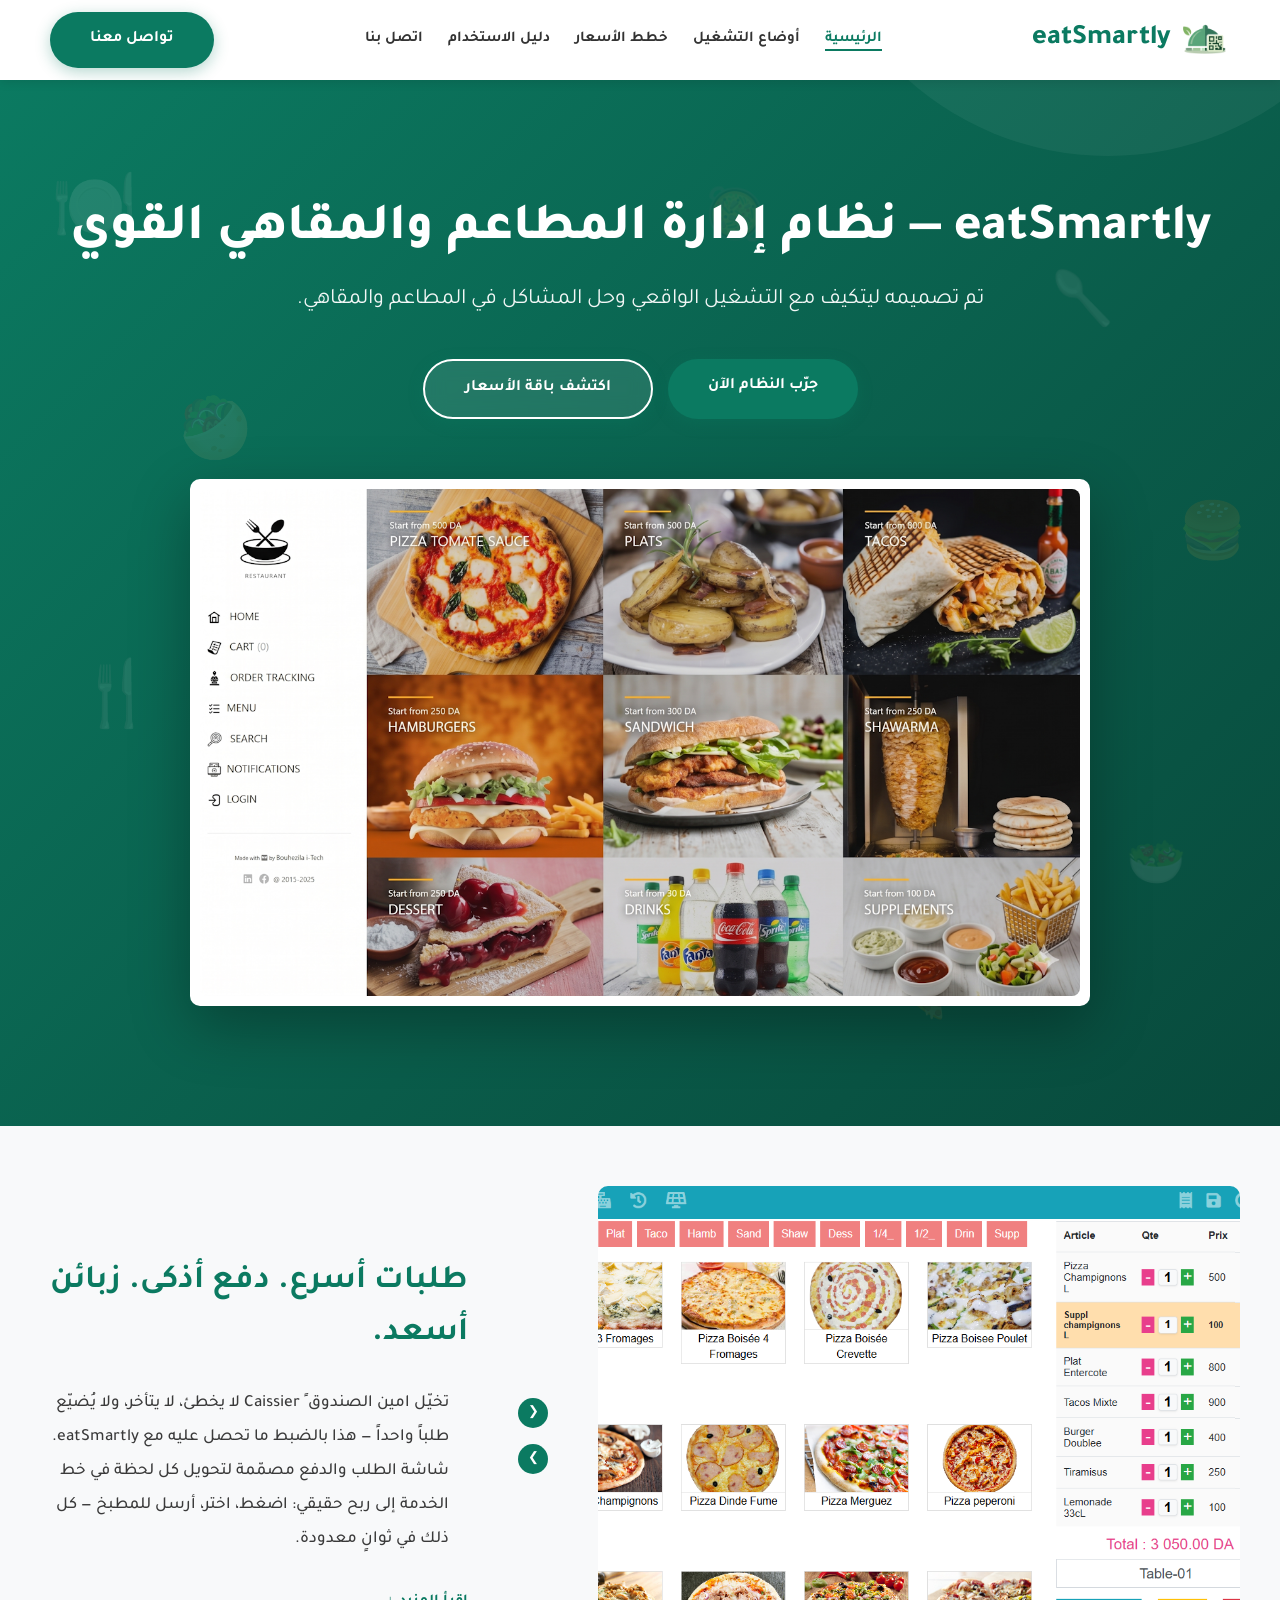
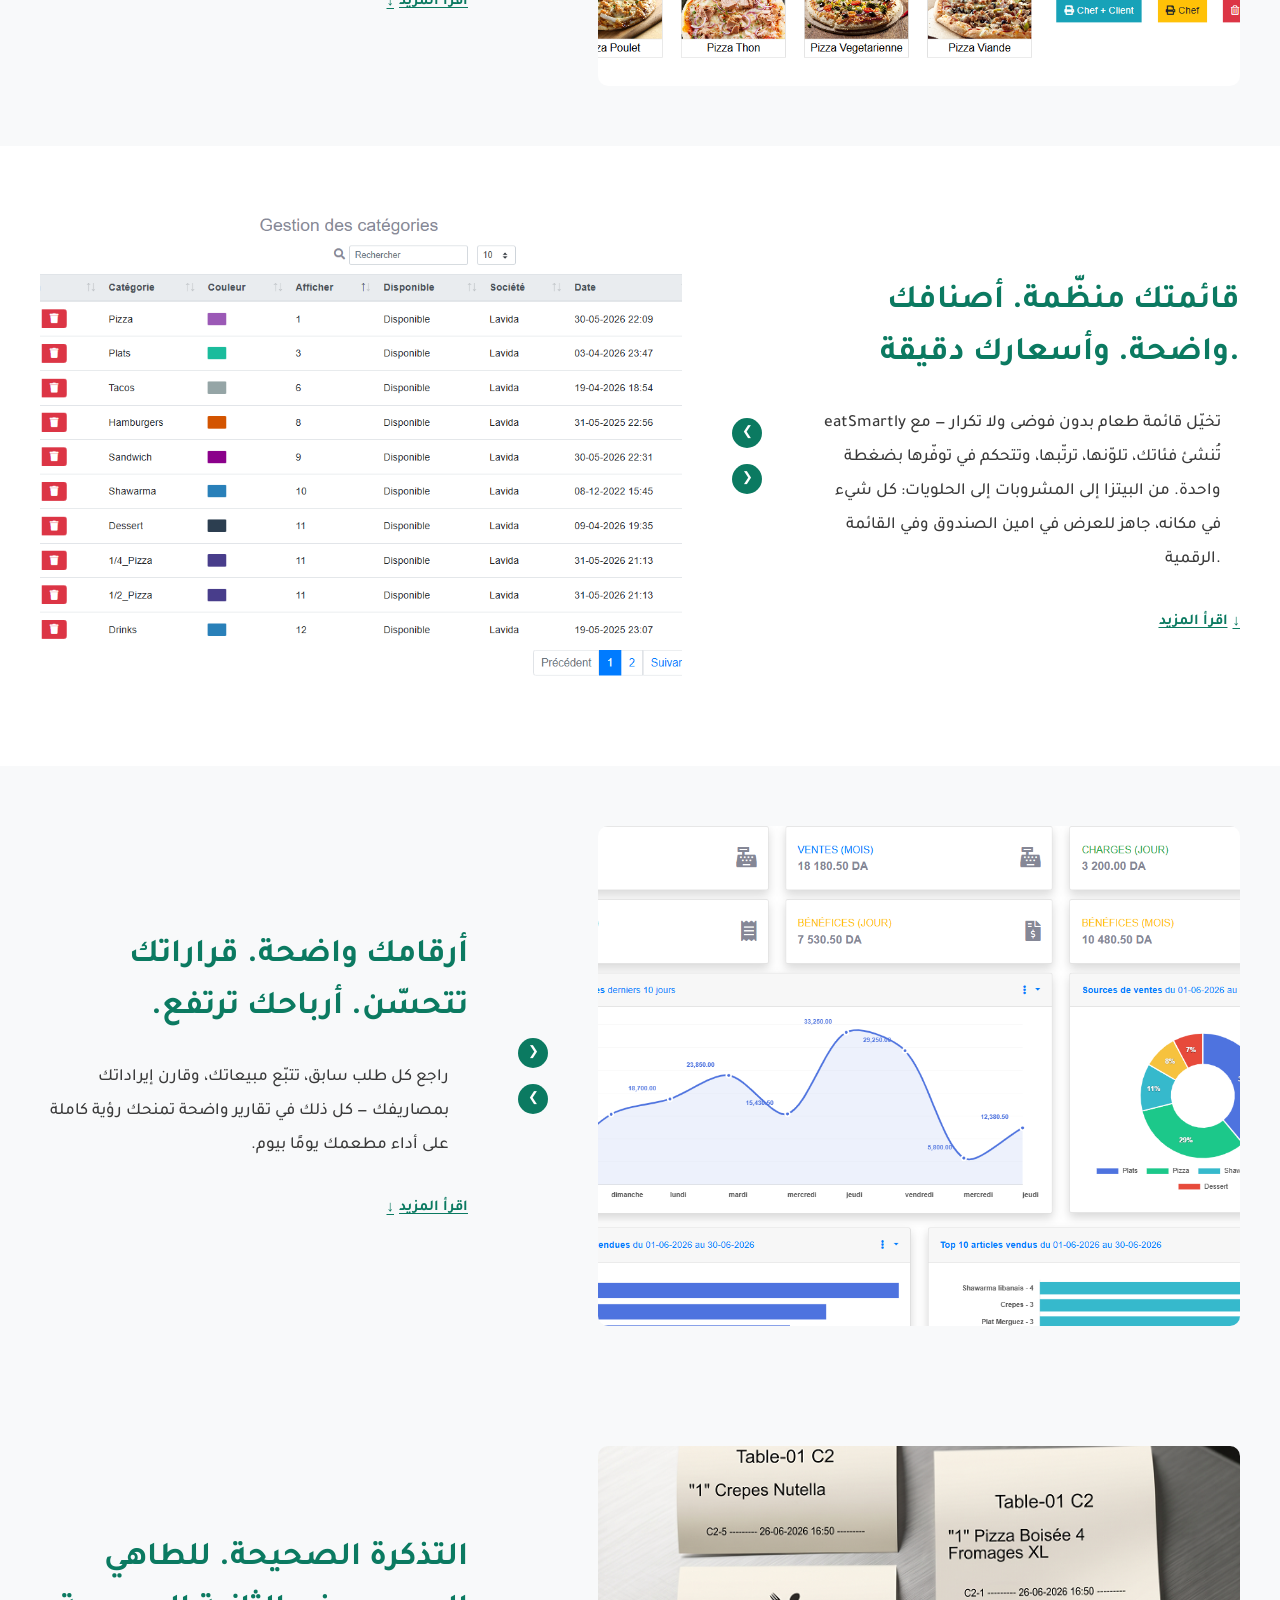
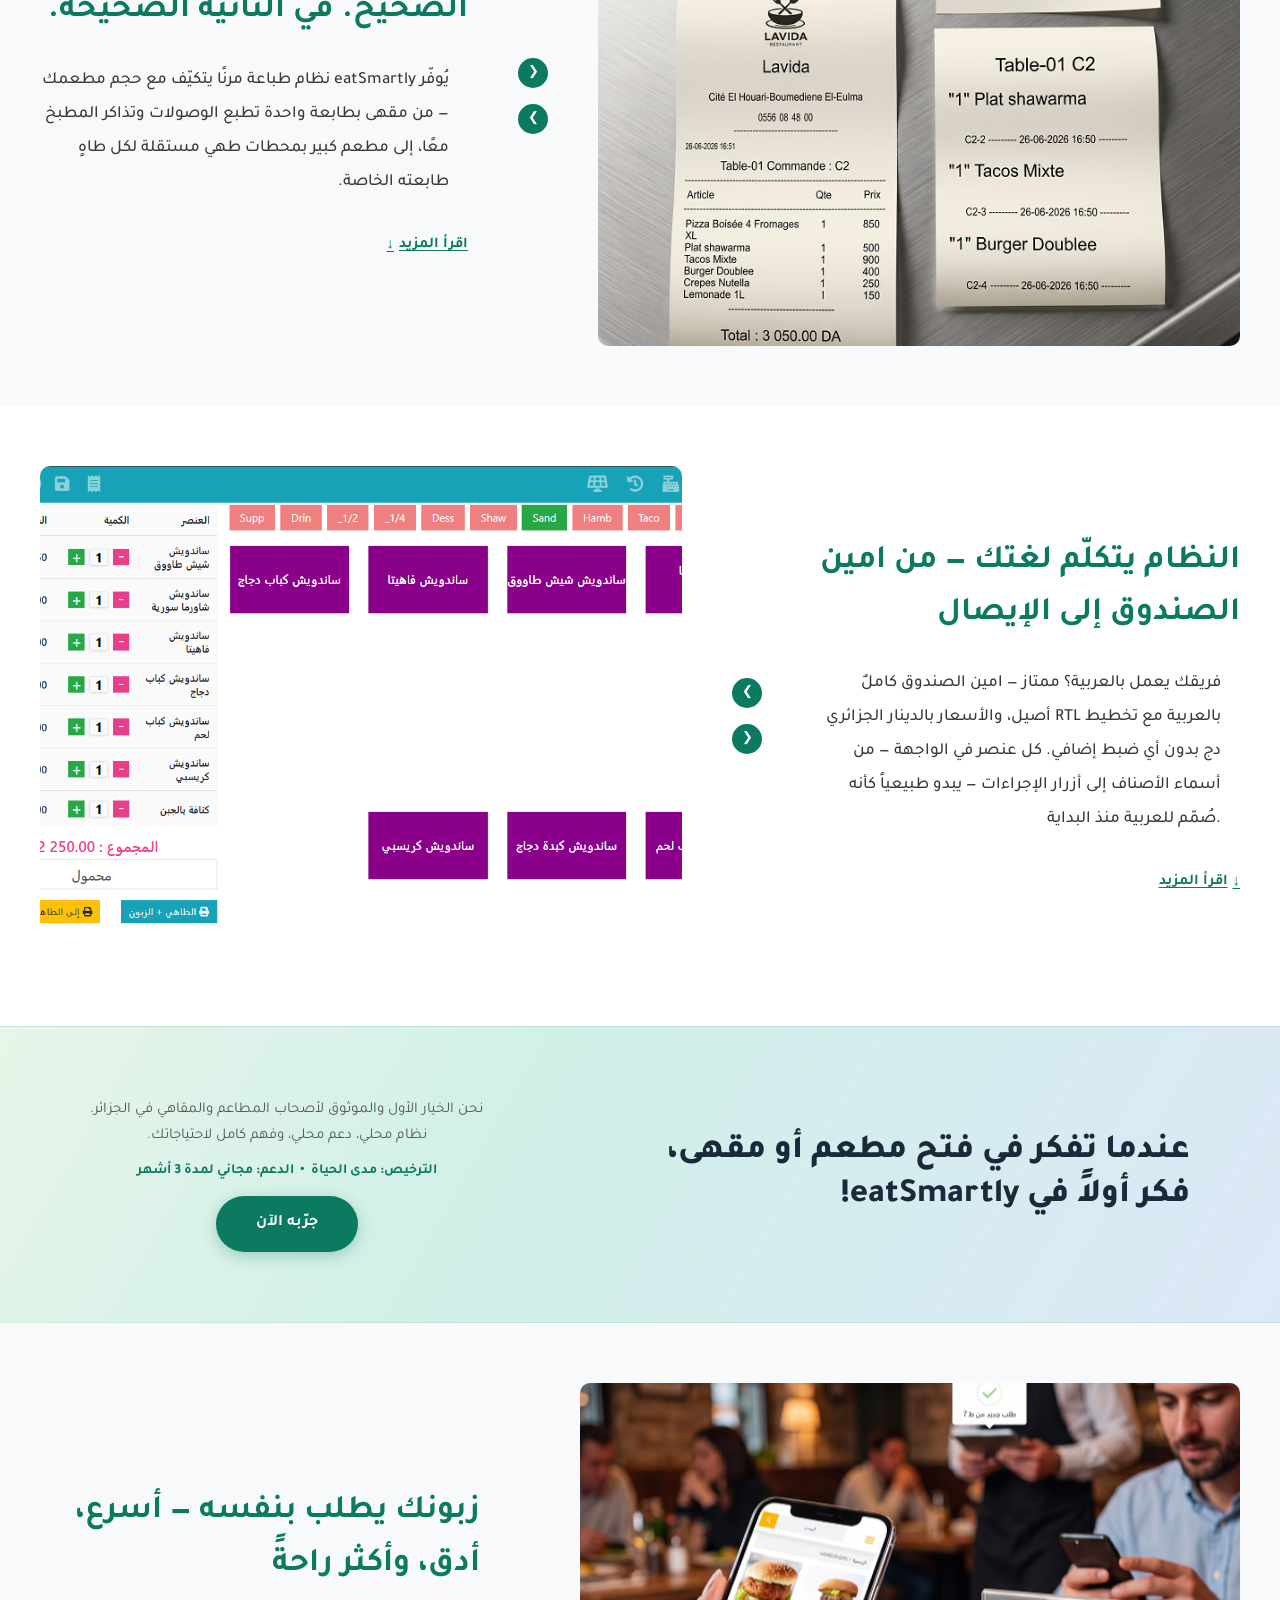
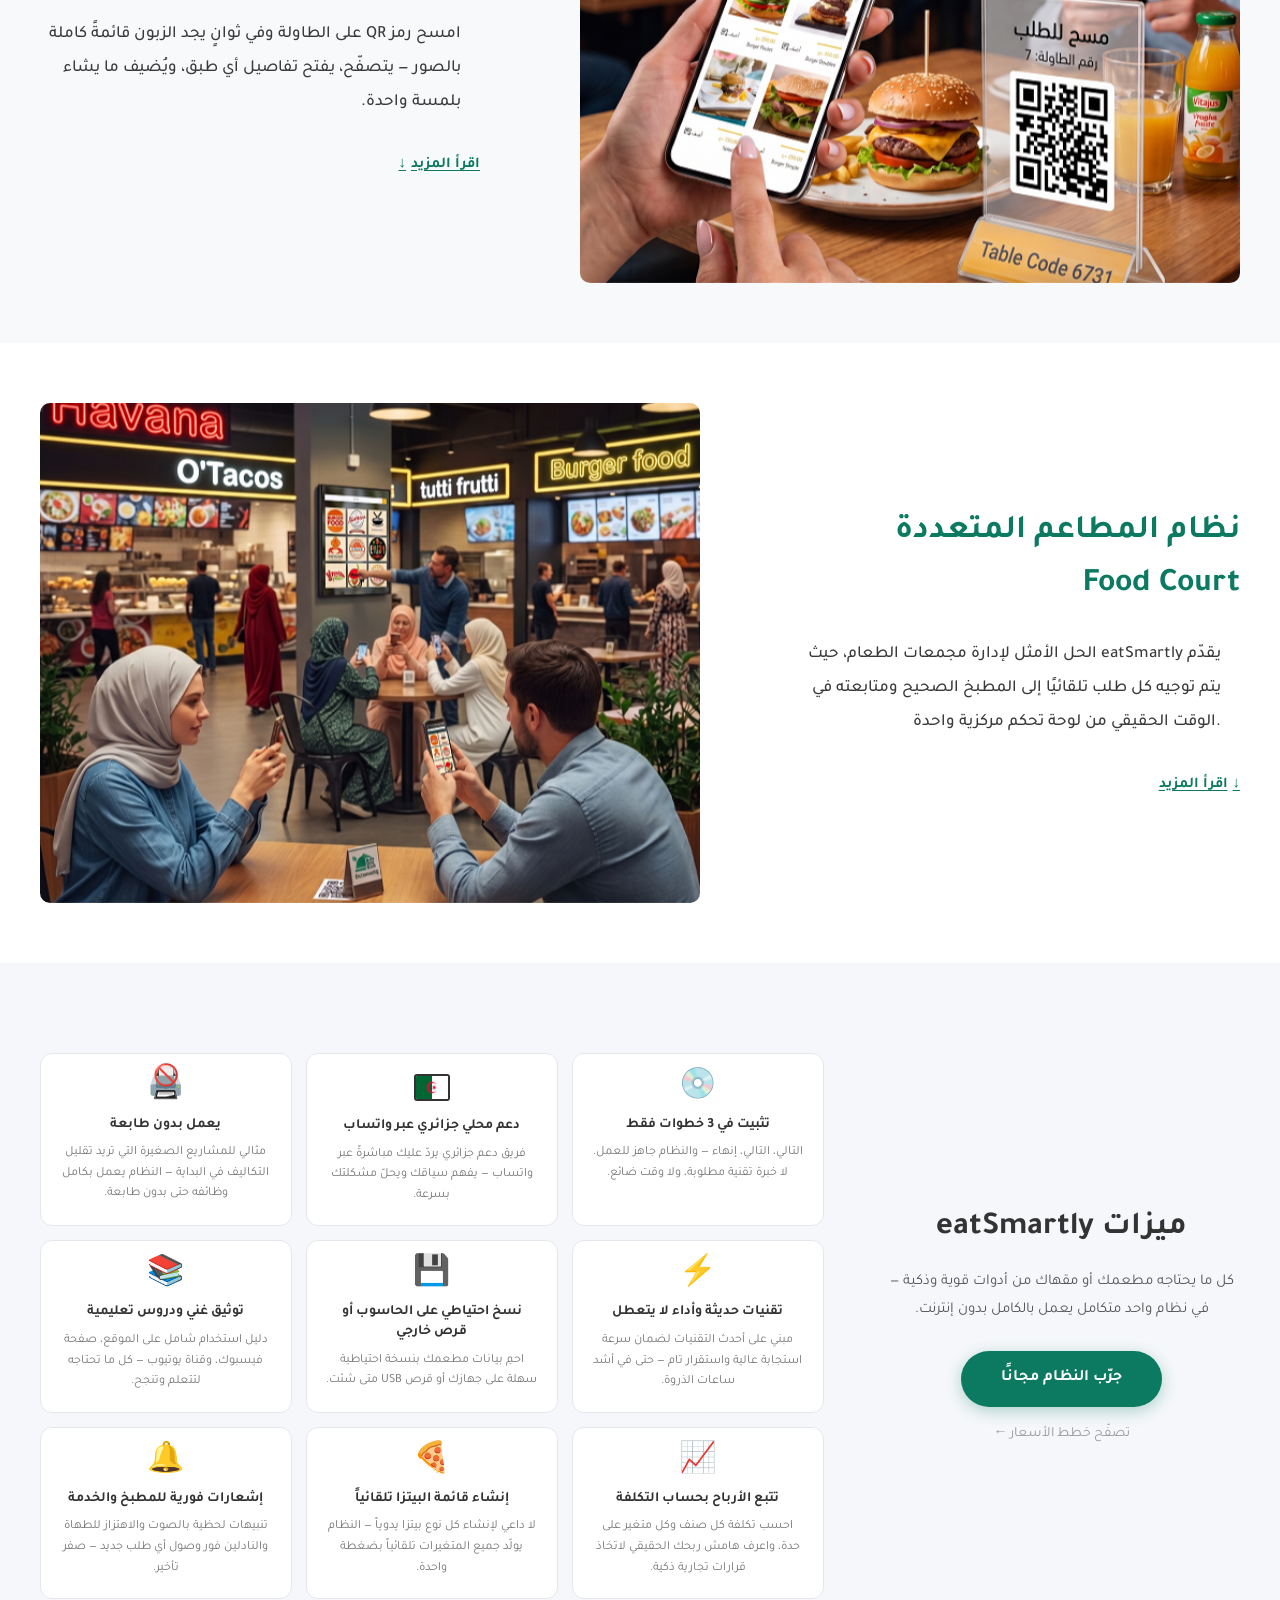
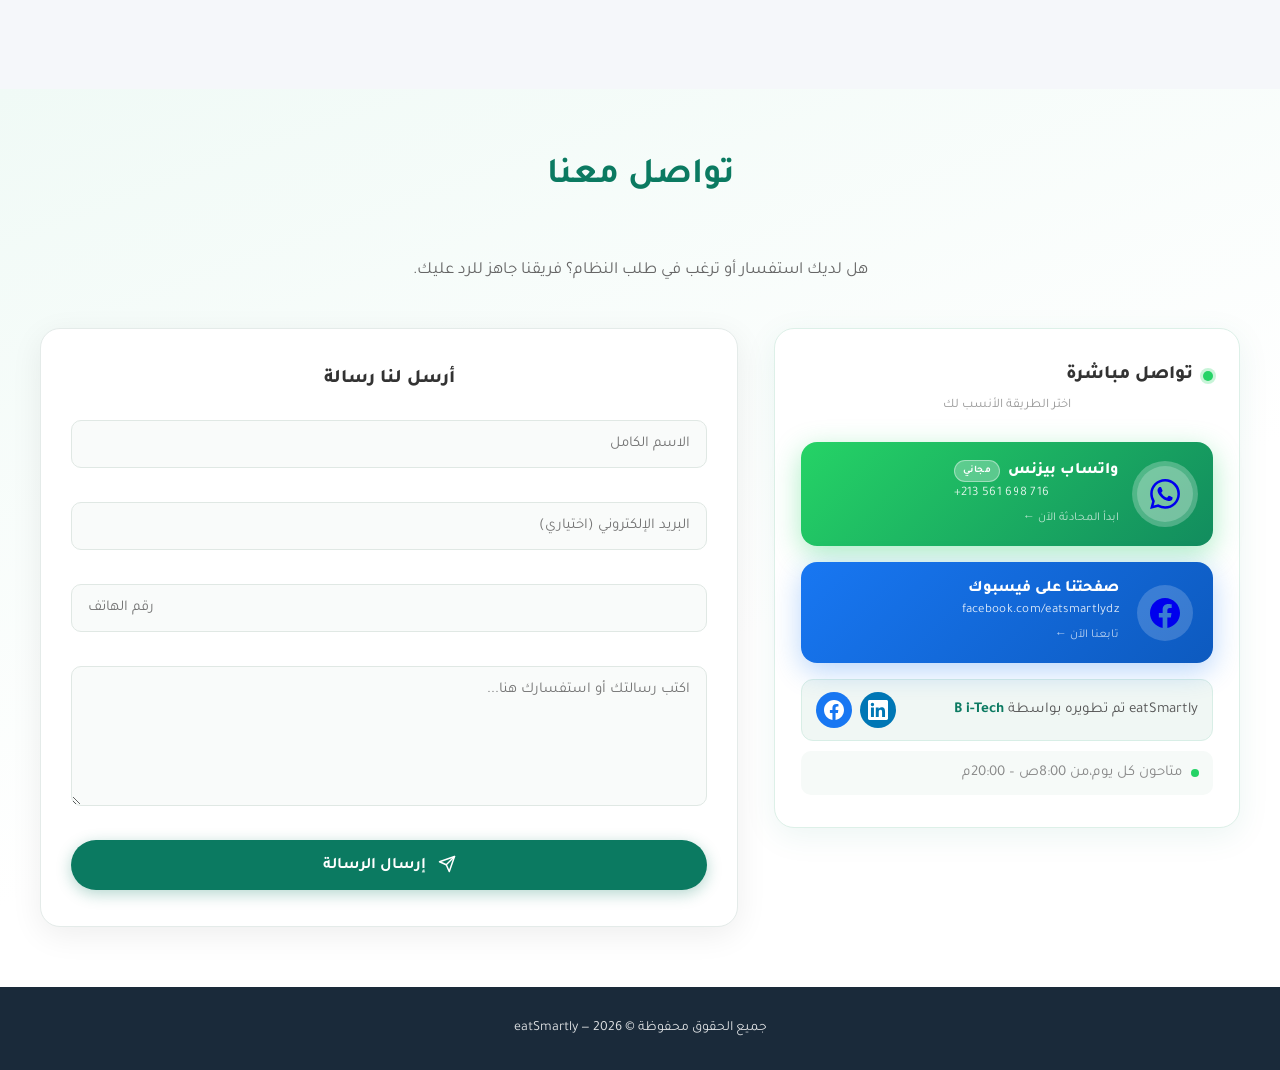
==== index.html @ 4e50497d "update og site link" ====
﻿<!DOCTYPE html>
<html lang="ar-DZ" dir="rtl">

<head>
    <meta charset="UTF-8">
    <meta name="viewport" content="width=device-width, initial-scale=1.0">
    <title>eatSmartly | نظام إدارة المطاعم والمقاهي الجزائري</title>

    <!-- ══ SEO Core ══════════════════════════════════════════════════════ -->
    <meta name="description" content="eatSmartly — نظام إدارة المطاعم والمقاهي الأقوى في الجزائر. طلبات، فواتير، قائمة QR، طباعة المطبخ، وتقارير مفصلة. Logiciel de gestion de restaurant et café en Algérie : commandes, factures, menu QR, impression cuisine, rapports.">
    <meta name="keywords" content="نظام إدارة المطاعم الجزائر, برنامج مطعم الجزائر, إدارة مقهى الجزائر, نقطة بيع مطعم, قائمة QR مطعم, تطبيق مطعم جزائر, logiciel restaurant Algérie, gestion café Algérie, système caisse restaurant Algérie, application restaurant Algérie, menu QR Algérie, logiciel point de vente restaurant, eatSmartly">
    <meta name="author" content="eatSmartly">
    <meta name="robots" content="index, follow">
    <meta name="theme-color" content="#0b7a61">

    <!-- ══ Geo Targeting — Algeria ════════════════════════════════════════ -->
    <meta name="geo.region" content="DZ">
    <meta name="geo.country" content="Algeria">
    <meta name="geo.placename" content="Algérie / الجزائر">
    <meta name="language" content="ar, fr">

    <!-- ══ Canonical & Hreflang ══════════════════════════════════════════ -->
    <link rel="canonical" href="https://eatsmartly-dz.netlify.app/">
    <link rel="alternate" hreflang="ar-DZ" href="https://eatsmartly-dz.netlify.app/">
    <link rel="alternate" hreflang="fr-DZ" href="https://eatsmartly-dz.netlify.app/fr/">
    <link rel="alternate" hreflang="x-default" href="https://eatsmartly-dz.netlify.app/">

    <!-- ══ Open Graph (Facebook / LinkedIn) ══════════════════════════════ -->
    <meta property="og:type" content="website">
    <meta property="og:site_name" content="eatSmartly">
    <meta property="og:locale" content="ar_DZ">
    <meta property="og:locale:alternate" content="fr_DZ">
    <meta property="og:url" content="https://eatsmartly-dz.netlify.app/">
    <meta property="og:title" content="eatSmartly — نظام إدارة المطاعم والمقاهي في الجزائر">
    <meta property="og:description" content="حلّ متكامل لإدارة المطاعم والمقاهي: طلبات، فواتير، قائمة QR، تقارير. Solution complète pour restaurants et cafés en Algérie.">
    <meta property="og:image" content="https://eatsmartly-dz.netlify.app/images/eatSmartly_logo.png">
    <meta property="og:image:alt" content="eatSmartly — نظام إدارة المطاعم الجزائري">

    <!-- ══ Twitter Card ══════════════════════════════════════════════════ -->
    <meta name="twitter:card" content="summary_large_image">
    <meta name="twitter:site" content="@eatSmartly">
    <meta name="twitter:title" content="eatSmartly — نظام إدارة المطاعم في الجزائر">
    <meta name="twitter:description" content="برنامج إدارة المطاعم والمقاهي الأمثل للجزائر. Logiciel de gestion de restaurant en Algérie.">
    <meta name="twitter:image" content="https://eatsmartly-dz.netlify.app/images/eatSmartly_logo.png">

    <!-- ══ Schema.org — SoftwareApplication ═════════════════════════════ -->
    <script type="application/ld+json">
    {
      "@context": "https://schema.org",
      "@type": "SoftwareApplication",
      "name": "eatSmartly",
      "alternateName": ["نظام إدارة المطاعم الجزائري", "Logiciel de gestion de restaurant Algérie"],
      "url": "https://eatsmartly-dz.netlify.app",
      "logo": "https://eatsmartly-dz.netlify.app/images/eatSmartly_logo.png",
      "description": "نظام إدارة المطاعم والمقاهي الأقوى في الجزائر — طلبات، فواتير، قائمة QR، طباعة مطبخ، وتقارير. Logiciel de gestion restaurant café Algérie.",
      "applicationCategory": "BusinessApplication",
      "operatingSystem": "Android, Windows, Web",
      "inLanguage": ["ar", "fr"],
      "offers": {
        "@type": "Offer",
        "priceCurrency": "DZD",
        "availability": "https://schema.org/InStock",
        "url": "https://eatsmartly-dz.netlify.app/pricing.html"
      },
      "areaServed": {
        "@type": "Country",
        "name": "Algeria",
        "sameAs": "https://www.wikidata.org/wiki/Q262"
      },
      "featureList": [
        "إدارة الطلبات - Gestion des commandes",
        "قائمة QR - Menu QR code",
        "طباعة المطبخ - Impression cuisine",
        "الفواتير الإلكترونية - Facturation électronique",
        "تقارير المبيعات - Rapports de ventes",
        "دعم اللغة العربية والفرنسية - Support arabe et français"
      ],
      "provider": {
        "@type": "Organization",
        "name": "eatSmartly",
        "url": "https://eatsmartly-dz.netlify.app",
        "logo": "https://eatsmartly-dz.netlify.app/images/eatSmartly_logo.png",
        "address": {
          "@type": "PostalAddress",
          "addressCountry": "DZ",
          "addressLocality": "الجزائر"
        }
      }
    }
    </script>

    <link rel="icon" type="image/png" href="images/eatSmartly_logo.png">
    <link href="https://fonts.googleapis.com/css2?family=Tajawal:wght@400;700;800&display=swap" rel="stylesheet">
    <link rel="stylesheet" href="css/styles.css">
</head>

<body>
    <header>
        <a href="index.html" class="logo">
            <img src="images/eatSmartly_logo.png" alt="eatSmartly Logo">
            <span>eatSmartly</span>
        </a>
        <nav>
            <ul>
                <li>
                    <a href="index.html" class="active-page">الرئيسية</a>
                </li>
                <li>
                    <a href="scenarios.html">أوضاع التشغيل</a>
                </li>
                <li>
                    <a href="pricing.html">خطط الأسعار</a>
                </li>
                <li>
                    <a href="documentation.html">دليل الاستخدام</a>
                </li>
                <li>
                    <a href="#contact">اتصل بنا</a>
                </li>
            </ul>
        </nav>
        <a href="index.html#contact" class="btn">تواصل معنا</a>
        <button class="menu-toggle" id="menuToggle" aria-label="القائمة" aria-expanded="false">
            <span></span><span></span><span></span>
        </button>
    </header>

    <!-- ══ Hero Section ══════════════════════════════════════ -->
    <section id="hero">
        <div class="hero-food-icons" aria-hidden="true">
            <span style="font-size:70px; top:8%;  left:4%;  animation-delay:0s;">🍽️</span>
            <span style="font-size:52px; top:18%; left:82%; animation-delay:1.2s;">🥄</span>
            <span style="font-size:64px; top:55%; left:6%;  animation-delay:2.4s;">🍴</span>
            <span style="font-size:48px; top:72%; left:88%; animation-delay:0.8s;">🥗</span>
            <span style="font-size:60px; top:80%; left:30%; animation-delay:3.5s;">🍜</span>
            <span style="font-size:50px; top:10%; left:55%; animation-delay:1.8s;">🥘</span>
            <span style="font-size:55px; top:40%; left:92%; animation-delay:0.4s;">🍔</span>
            <span style="font-size:45px; top:62%; left:50%; animation-delay:2.9s;">🧆</span>
            <span style="font-size:58px; top:30%; left:14%; animation-delay:1.5s;">🥙</span>
            <span style="font-size:44px; top:85%; left:70%; animation-delay:3.1s;">🍕</span>
        </div>
        <div class="container">
            <h1>eatSmartly — نظام إدارة المطاعم والمقاهي القوي</h1>
            <p style="font-size: 22px; margin-top: 20px;">
                تم تصميمه ليتكيف مع التشغيل الواقعي وحل المشاكل في المطاعم والمقاهي. 
            </p>
            <div class="hero-actions">
                <a href="#download" class="btn">جرّب النظام الآن</a>
                <a href="pricing.html" class="btn btn-outline">اكتشف باقة الأسعار</a>
            </div>
        </div>
        <div class="hero-image">
            <img src="images/hero_image.png" alt="eatSmartly Dashboard"
                onerror="this.parentElement.innerHTML='<div style=\'padding:100px; background:#f0f0f0; text-align:center; color:#999; border-radius:8px;\'>📊<br/><br/>صورة لوحة التحكم الرئيسية<br/><small>قم بإضافة: hero.png</small></div>'">
        </div>
    </section>

    <!-- ══ Ordere & payement Detail ═════════════════════════════════════ -->
    <section class="feature-detail" id="order-payment-detail">
        <div class="feature-detail-content">
            <div class="feature-image-slider" data-manual="true">
                <div class="slider-viewport">
                    <div class="slider-track">
                        <div class="slide">
                            <img src="images/features/order-checkout/order.png" alt="واجهة الطلب">
                        </div>
                        <div class="slide">
                            <img src="images/features/order-checkout/checkout.png" alt="شاشة الدفع">
                        </div>

                    </div>
                </div><!-- /.slider-viewport -->
            </div>
            <div class="slider-controls">
                <button class="slider-prev" aria-label="الصورة السابقة">&#10094;</button>
                <button class="slider-next" aria-label="الصورة التالية">&#10095;</button>
            </div>
            <div class="feature-text">
                <h2>طلبات أسرع. دفع أذكى. زبائن أسعد.</h2>
                <p>تخيّل امين الصندوق ً <span dir="ltr">Caissier</span> لا يخطئ، لا يتأخر، ولا يُضيّع طلباً واحداً — هذا بالضبط
                    ما تحصل عليه مع eatSmartly. شاشة الطلب والدفع مصمّمة لتحويل كل لحظة في خط الخدمة إلى ربح حقيقي:
                    اضغط، اختر، أرسل للمطبخ — كل ذلك في ثوانٍ معدودة.</p>
                <button class="read-more-btn" aria-expanded="false">اقرأ المزيد <span
                        class="rm-arrow">&#8595;</span></button>
                <div class="feature-extra">
                    <p>سواء دفع الزبون فوراً أو أبقيت الحساب مفتوحاً لوقت لاحق، النظام يتكيّف مع أسلوبك. لا ضغط، لا
                        فوضى، لا
                        طلبات ضائعة. فقط خدمة سلسة تُبقي مطبخك يعمل وزبائنك راضين.</p>
                    <!-- <p>كل شيء تحت السيطرة من شاشة واحدة — الطلبات الحالية، سجل اليوم، المصروفات، والنسخ الاحتياطية. أقل وقتاً في الإدارة، وأكثر تركيزاً على ما يهمّ: تقديم تجربة لا تُنسى لكل زبون.</p> -->
                </div>
            </div>
        </div>
    </section>

    <!-- ══ Menu Management Detail ══════════════════════════════════ -->
    <section class="feature-detail alt" id="menu-management-detail">
        <div class="feature-detail-content">
            <div class="feature-image-slider" data-manual="true">
                <div class="slider-viewport">
                    <div class="slider-track">
                        <div class="slide">
                            <img src="images/features/menu/category_list.png" alt="قائمة الفئات">
                        </div>
                        <!-- <div class="slide">
                            <img src="images/features/menu/category.png" alt="شاشة الفئة">
                        </div> -->
                        <div class="slide">
                            <img src="images/features/menu/article.png" alt="شاشة الطبق">
                        </div>
                        <!-- <div class="slide">
                            <img src="images/features/menu/attributes_price.png" alt="شاشة السمات والأسعار">
                        </div> -->
                    </div>
                </div><!-- /.slider-viewport -->
            </div>
            <div class="slider-controls">
                <button class="slider-prev" aria-label="الصورة السابقة">&#10094;</button>
                <button class="slider-next" aria-label="الصورة التالية">&#10095;</button>
            </div>
            <div class="feature-text">
                <h2>قائمتك منظّمة. أصنافك واضحة. وأسعارك دقيقة.</h2>
                <p>تخيّل قائمة طعام بدون فوضى ولا تكرار — مع <span dir="ltr">eatSmartly</span> تُنشئ فئاتك، تلوّنها،
                    ترتّبها، وتتحكم في توفّرها بضغطة واحدة. من البيتزا إلى المشروبات إلى الحلويات: كل شيء في مكانه، جاهز
                    للعرض في امين الصندوق  وفي القائمة الرقمية.</p>
                <button class="read-more-btn" aria-expanded="false">اقرأ المزيد <span
                        class="rm-arrow">&#8595;</span></button>
                <div class="feature-extra">
                    <p>لديك بيتزا بثلاثة أحجام؟ لا حاجة لإنشاء ثلاثة أصناف منفصلة. مع نظام <strong>السمات
                            والمتغيرات</strong>، تُعرّف الحجم مرة واحدة وتضبط سعر كل قيمة داخل الصنف — قائمة نظيفة، بدون
                        تكرار، وإدارة أسرع بكثير.</p>
                    <a href="documentation.html" class="btn" style="margin-top: 24px; display:inline-block;">
                        اقرأ دليل الاستخدام &larr;
                    </a>
                </div>
            </div>
        </div>
    </section>

    <!-- ══ Reports Detail ════════════════════════════════════ -->
    <section class="feature-detail" id="reports-detail">
        <div class="feature-detail-content">
            <div class="feature-image-slider" data-manual="true">
                <div class="slider-viewport">
                    <div class="slider-track">
                        <div class="slide">
                            <img src="images/features/Reports/dashboard.png" alt="لوحة التحكم">
                        </div>
                        <!-- <div class="slide">
                            <img src="images/features/Reports/dashboard2.png" alt="لوحة التحكم">
                        </div> -->
                        <!-- <div class="slide">
                            <img src="images/features/Reports/IO.png" alt="تقرير المبيعات والمصروفات">
                        </div> -->
                        <div class="slide">
                            <img src="images/features/Reports/sales_category.png" alt="تقرير المبيعات حسب الفئة">
                        </div>
                        <!-- <div class="slide">
                            <img src="images/features/Reports/gains.png" alt="تقرير الأرباح">     
                        </div> -->
                    </div>
                </div><!-- /.slider-viewport -->
            </div>
            <div class="slider-controls">
                <button class="slider-prev" aria-label="الصورة السابقة">&#10094;</button>
                <button class="slider-next" aria-label="الصورة التالية">&#10095;</button>
            </div>
            <div class="feature-text">
                <h2>أرقامك واضحة. قراراتك تتحسّن. أرباحك ترتفع.</h2>
                <p>راجع كل طلب سابق، تتبّع مبيعاتك، وقارن إيراداتك بمصاريفك — كل ذلك في تقارير واضحة تمنحك رؤية كاملة
                    على أداء مطعمك يومًا بيوم.</p>
                <button class="read-more-btn" aria-expanded="false">اقرأ المزيد <span
                        class="rm-arrow">&#8595;</span></button>
                <div class="feature-extra">
                    <p>اكتشف أي الأصناف والفئات تحقّق أعلى الأرباح، وراقب تكاليفك الفعلية مقابل مبيعاتك لاتخاذ قرارات
                        ذكية بشأن القائمة والأسعار — بصلاحيات محكمة تضمن سرية بياناتك التجارية. كما يمكنك طباعة تقرير
                        المبيعات أو المصاريف عن أي فترة زمنية تختارها بنقرة واحدة.</p>
                    <p>كل شيء في مكان واحد، بواجهة بسيطة وأرقام دقيقة — لأن إدارة مطعمك تستحق أكثر من مجرد حدس.</p>
                </div>
            </div>
        </div>
    </section>

    <!-- ══ Printers Detail ════════════════════════════════════ -->
    <section class="feature-detail" id="printers-detail">
        <div class="feature-detail-content">
            <div class="feature-image-slider" data-manual="true">
                <div class="slider-viewport">
                    <div class="slider-track">
                        <div class="slide">
                            <img src="images/features/kitchen-printer/kitchen-reciept-french.png"
                                alt="تذكرة المطبخ بالفرنسية">
                        </div>
                        <div class="slide">
                            <img src="images/features/kitchen-printer/kitchen-reciept-arabic.png"
                                alt="تذكرة المطبخ بالعربية">
                        </div>
                        <div class="slide">
                            <img src="images/features/kitchen-printer/print-all-solution.png" alt="حل الطباعة الكامل">
                        </div>
                    </div>
                </div><!-- /.slider-viewport -->
            </div>
            <div class="slider-controls">
                <button class="slider-prev" aria-label="الصورة السابقة">&#10094;</button>
                <button class="slider-next" aria-label="الصورة التالية">&#10095;</button>
            </div>
            <div class="feature-text">
                <h2>التذكرة الصحيحة. للطاهي الصحيح. في الثانية الصحيحة.</h2>
                <p>يُوفّر <span dir="ltr">eatSmartly</span> نظام طباعة مرنًا يتكيّف مع حجم مطعمك — من مقهى بطابعة واحدة
                    تطبع الوصولات وتذاكر المطبخ معًا، إلى مطعم كبير بمحطات طهي مستقلة لكل طاهٍ طابعته الخاصة.</p>
                <button class="read-more-btn" aria-expanded="false">اقرأ المزيد <span
                        class="rm-arrow">&#8595;</span></button>
                <div class="feature-extra">
                    <p>التوجيه ذكي وتلقائي: تذاكر المطبخ تصل فقط إلى الطاهي المسؤول عن تلك الأصناف، بينما تبقى وصولات
                        الزبائن على طابعة امين الصندوق  دائمًا — بدون فوضى ولا أخطاء في الذروة.</p>
                    <p>ويمكن كذلك طباعة ملصقات على الأصناف المُعدّة لتنظيمها وتسليمها باحترافية — لأن كل تفصيل يصنع
                        الفرق.</p>
                </div>
            </div>
        </div>
    </section>

    <!-- ══ Multi-Language Detail ══════════════════════════════ -->
    <section class="feature-detail alt" id="multilang-detail">
        <div class="feature-detail-content">
            <div class="feature-image-slider" data-manual="true">
                <div class="slider-viewport">
                    <div class="slider-track">
                        <div class="slide">
                            <img src="images/features/language/arabic cashier.png" alt="واجهة امين الصندوق  بالعربية">
                        </div>
                        <div class="slide">
                            <img src="images/features/language/arabic parameters.png" alt="إعدادات النظام بالعربية">
                        </div>
                    </div>
                </div><!-- /.slider-viewport -->
            </div>
            <div class="slider-controls">
                <button class="slider-prev" aria-label="الصورة السابقة">&#10094;</button>
                <button class="slider-next" aria-label="الصورة التالية">&#10095;</button>
            </div>
            <div class="feature-text">
                <h2>النظام يتكلّم لغتك — من امين الصندوق  إلى الإيصال</h2>
                <p>فريقك يعمل بالعربية؟ ممتاز — امين الصندوق  كاملٌ بالعربية مع تخطيط <span dir="ltr">RTL</span> أصيل،
                    والأسعار بالدينار الجزائري دج بدون أي ضبط إضافي. كل عنصر في الواجهة — من أسماء الأصناف إلى أزرار
                    الإجراءات — يبدو طبيعياً كأنه صُمّم للعربية منذ البداية.</p>
                <button class="read-more-btn" aria-expanded="false">اقرأ المزيد <span
                        class="rm-arrow">&#8595;</span></button>
                <div class="feature-extra">
                    <p>وإن كان موظفوك يفضّلون الفرنسية أو الإنجليزية، تغيير اللغة في الإعدادات لا يأخذ أكثر من ثانية
                        واحدة — بدون إعادة تشغيل، بدون تعقيد. عملة واحدة، لغة واحدة، إعداد واحد — ويعمل النظام كأنه ولد
                        في مطعمك.</p>
                </div>
            </div>
        </div>
    </section>

    <!-- ══ CTA Banner ═════════════════════════════════════════ -->
    <section id="cta-banner">
        <div class="cta-banner-inner">
            <div class="cta-banner-text">
                <h2>عندما تفكر في فتح مطعم أو مقهى،<br>فكر أولاً في <span dir="ltr">eatSmartly</span>!</h2>
            </div>
            <div class="cta-banner-side">
                <p>نحن الخيار الأول والموثوق لأصحاب المطاعم والمقاهي في الجزائر.<br>نظام محلي، دعم محلي، وفهم كامل
                    لاحتياجاتك.</p>
                <p class="cta-details">الترخيص: مدى الحياة &nbsp;•&nbsp; الدعم: مجاني لمدة 3 أشهر</p>
                <a href="#download" class="btn">جرّبه الآن</a>
            </div>
        </div>
    </section>

    <!-- ══ QR Menu Detail ═════════════════════════════════════ -->
    <section class="feature-detail" id="qr-menu-detail">
        <div class="feature-detail-content">
            <div class="feature-image-slider" data-manual="true">
                <div class="slider-viewport">
                    <div class="slider-track">
                        <div class="slide">
                            <img src="images/features/qr-menu/qrcode-menu.png" alt="القائمة الرقمية عبر رمز QR">
                        </div>
                    </div>
                </div><!-- /.slider-viewport -->
            </div>
            <div class="slider-controls">
                <button class="slider-prev" aria-label="الصورة السابقة">&#10094;</button>
                <button class="slider-next" aria-label="الصورة التالية">&#10095;</button>
            </div>
            <div class="feature-text">
                <h2>زبونك يطلب بنفسه — أسرع، أدق، وأكثر راحةً</h2>
                <p>امسح رمز <span dir="ltr">QR</span> على الطاولة وفي ثوانٍ يجد الزبون قائمةً كاملة بالصور — يتصفّح،
                    يفتح تفاصيل أي طبق، ويُضيف ما يشاء بلمسة واحدة.</p>
                <button class="read-more-btn" aria-expanded="false">اقرأ المزيد <span
                        class="rm-arrow">&#8595;</span></button>
                <div class="feature-extra">
                    <p>يختار <strong>طاولة</strong> أو <strong>تيك أواي</strong>، ويمكنه إضافة مكمّلات وملاحظات للطاهي
                        مباشرةً — بدون نادل، بدون أخطاء.</p>
                    <p>بعد الإرسال يتابع طلبه لحظةً بلحظة: <em>مُستلم ← قيد التحضير ← جاهز</em> — مع تنبيه فوري بالصوت
                        والاهتزاز. كل شيء عبر الشبكة المحلية، بدون إنترنت.</p>
                </div>
            </div>
        </div>
    </section>

    <!-- ══ Food Court Detail ══════════════════════════════════ -->
    <section class="feature-detail alt" id="foodcourt-detail">
        <div class="feature-detail-content">
            <div class="feature-image-slider" data-manual="true">
                <div class="slider-viewport">
                    <div class="slider-track">
                        <div class="slide">
                            <img src="images/features/Food-court/foodcourt-scene.png"
                                alt="مشهد عملي لنظام المطاعم المتعددة">
                        </div>
                        <!-- <div class="slide">
                            <img src="images/features/Food-court/foodcourt-ui.png" alt="واجهة نظام المطاعم المتعددة">
                        </div> -->
                    </div>
                </div><!-- /.slider-viewport -->
            </div>
            <div class="slider-controls">
                <button class="slider-prev" aria-label="الصورة السابقة">&#10094;</button>
                <button class="slider-next" aria-label="الصورة التالية">&#10095;</button>
            </div>
            <div class="feature-text">
                <h2>نظام المطاعم المتعددة <span dir="ltr" style="white-space:nowrap">Food Court </span> </h2>
                <p>يقدّم <span dir="ltr">eatSmartly</span> الحل الأمثل لإدارة مجمعات الطعام، حيث يتم توجيه كل طلب
                    تلقائيًا إلى المطبخ الصحيح ومتابعته في الوقت الحقيقي من لوحة تحكم مركزية واحدة.</p>
                <button class="read-more-btn" aria-expanded="false">اقرأ المزيد <span
                        class="rm-arrow">&#8595;</span></button>
                <div class="feature-extra">
                    <p>مثالي للمراكز التجارية والمطارات والمقاصف، ويعمل <strong>100٪ دون إنترنت</strong> عبر الشبكة
                        المحلية
                        فقط.</p>
                    <a href="scenarios.html#4th-scenario" class="btn" style="margin-top: 24px; display:inline-block;">
                        اكتشف أوضاع التشغيل &larr;
                    </a>
                </div>
            </div>
        </div>
    </section>

    <!-- ══ Features Section ═══════════════════════════════════ -->
    <section id="features">
        <div class="container">
            <div class="ext-layout">

                <!-- Intro panel -->
                <div class="ext-intro">
                    <h2>ميزات <span dir="ltr">eatSmartly</span></h2>
                    <p>كل ما يحتاجه مطعمك أو مقهاك من أدوات قوية وذكية — في نظام واحد متكامل يعمل بالكامل بدون إنترنت.
                    </p>
                    <a href="#download" class="btn">جرّب النظام مجانًا</a>
                    <a href="pricing.html" class="ext-more-link">تصفّح خطط الأسعار &larr;</a>
                </div>

                <!-- Compact feature cards grid -->
                <div class="ext-grid">

                    <!-- 1 -->
                    <div class="ext-card">
                        <span class="ext-icon">💿</span>
                        <strong>تثبيت في 3 خطوات فقط</strong>
                        <p>التالي، التالي، إنهاء — والنظام جاهز للعمل. لا خبرة تقنية مطلوبة، ولا وقت ضائع.</p>
                    </div>

                    <!-- 2 -->
                    <div class="ext-card">
                        <span class="ext-icon"><img src="images/dz.png" alt="الجزائر" 
                            style="width:36px;height:27px;vertical-align:middle;border-radius:3px;border:2px solid;"></span>
                        <strong>دعم محلي جزائري عبر واتساب</strong>
                        <p>فريق دعم جزائري يردّ عليك مباشرةً عبر واتساب — يفهم سياقك ويحلّ مشكلتك بسرعة.</p>
                    </div>

                    <!-- 3 -->
                    <div class="ext-card">
                        <span class="ext-icon" 
                        style="position:relative; display:inline-block;">🖨️
                        <span style="position:absolute; top:-6px; left:50%; transform:translateX(-50%); font-size:0.7em; color:#e53935; line-height:1; pointer-events:none;">
                        🚫</span></span>
                        <strong>يعمل بدون طابعة</strong>
                        <p>مثالي للمشاريع الصغيرة التي تريد تقليل التكاليف في البداية — النظام يعمل بكامل وظائفه حتى بدون طابعة.</p>
                    </div>

                    <!-- 4 -->
                    <div class="ext-card">
                        <span class="ext-icon">⚡</span>
                        <strong>تقنيات حديثة وأداء لا يتعطل</strong>
                        <p>مبني على أحدث التقنيات لضمان سرعة استجابة عالية واستقرار تام — حتى في أشد ساعات الذروة.</p>
                    </div>

                    <!-- 5 -->
                    <div class="ext-card">
                        <span class="ext-icon">💾</span>
                        <strong>نسخ احتياطي على الحاسوب أو قرص خارجي</strong>
                        <p>احمِ بيانات مطعمك بنسخة احتياطية سهلة على جهازك أو قرص <span dir="ltr">USB</span> متى شئت.</p>
                    </div>

                    <!-- 6 -->
                    <div class="ext-card">
                        <span class="ext-icon">📚</span>
                        <strong>توثيق غني ودروس تعليمية</strong>
                        <p>دليل استخدام شامل على الموقع، صفحة فيسبوك، وقناة يوتيوب — كل ما تحتاجه لتتعلم وتنجح.</p>
                    </div>

                    <!-- 7 -->
                    <div class="ext-card">
                        <span class="ext-icon">📈</span>
                        <strong>تتبع الأرباح بحساب التكلفة</strong>
                        <p>احسب تكلفة كل صنف وكل متغير على حدة، واعرف هامش ربحك الحقيقي لاتخاذ قرارات تجارية ذكية.</p>
                    </div>

                    <!-- 8 -->
                    <div class="ext-card">
                        <span class="ext-icon">🍕</span>
                        <strong>إنشاء قائمة البيتزا تلقائياً</strong>
                        <p>لا داعي لإنشاء كل نوع بيتزا يدوياً — النظام يولّد جميع المتغيرات تلقائياً بضغطة واحدة.</p>
                    </div>

                    <!-- 9 -->
                    <div class="ext-card">
                        <span class="ext-icon">🔔</span>
                        <strong>إشعارات فورية للمطبخ والخدمة</strong>
                        <p>تنبيهات لحظية بالصوت والاهتزاز للطهاة والنادلين فور وصول أي طلب جديد — صفر تأخير.</p>
                    </div>

                </div>



            </div>
        </div>
    </section>

    <!-- ══ Contact Section ════════════════════════════════════ -->
    <section id="contact">
        <div class="container">
            <h2>تواصل معنا</h2>
            <p class="contact-subtitle">هل لديك استفسار أو ترغب في طلب النظام؟ فريقنا جاهز للرد عليك.</p>

            <div class="contact-layout">

                <!-- ── Quick Contact Channels ── -->
                <div class="contact-channels">
                    <div class="channels-header">
                        <span class="online-dot" aria-hidden="true"></span>
                        <h3>تواصل مباشرة</h3>
                    </div>
                    <p class="channels-sub">اختر الطريقة الأنسب لك</p>

                    <!-- WhatsApp -->
                    <a id="waBtn"
                       href="https://wa.me/213561698716?text=%D9%85%D8%B1%D8%AD%D8%A8%D8%A7%D8%8C%20%D8%A3%D9%86%D8%A7%20%D9%85%D9%87%D8%AA%D9%85%20%D8%A8%D8%AA%D8%B7%D8%A8%D9%8A%D9%82%20eatSmartly"
                       target="_blank" rel="noopener noreferrer" class="contact-btn whatsapp-btn">
                        <div class="contact-icon-ring">
                            <div class="contact-icon-wrap">
                                <svg xmlns="http://www.w3.org/2000/svg" viewBox="0 0 24 24" fill="currentColor" width="30" height="30" aria-hidden="true">
                                    <path d="M17.472 14.382c-.297-.149-1.758-.867-2.03-.967-.273-.099-.471-.148-.67.15-.197.297-.767.966-.94 1.164-.173.199-.347.223-.644.075-.297-.15-1.255-.463-2.39-1.475-.883-.788-1.48-1.761-1.653-2.059-.173-.297-.018-.458.13-.606.134-.133.298-.347.446-.52.149-.174.198-.298.298-.497.099-.198.05-.371-.025-.52-.075-.149-.669-1.612-.916-2.207-.242-.579-.487-.5-.669-.51-.173-.008-.371-.01-.57-.01-.198 0-.52.074-.792.372-.272.297-1.04 1.016-1.04 2.479 0 1.462 1.065 2.875 1.213 3.074.149.198 2.096 3.2 5.077 4.487.709.306 1.262.489 1.694.625.712.227 1.36.195 1.871.118.571-.085 1.758-.719 2.006-1.413.248-.694.248-1.289.173-1.413-.074-.124-.272-.198-.57-.347m-5.421 7.403h-.004a9.87 9.87 0 01-5.031-1.378l-.361-.214-3.741.982.998-3.648-.235-.374a9.86 9.86 0 01-1.51-5.26c.001-5.45 4.436-9.884 9.888-9.884 2.64 0 5.122 1.03 6.988 2.898a9.825 9.825 0 012.893 6.994c-.003 5.45-4.437 9.884-9.885 9.884m8.413-18.297A11.815 11.815 0 0012.05 0C5.495 0 .16 5.335.157 11.892c0 2.096.547 4.142 1.588 5.945L.057 24l6.305-1.654a11.882 11.882 0 005.683 1.448h.005c6.554 0 11.89-5.335 11.893-11.893a11.821 11.821 0 00-3.48-8.413z"/>
                                </svg>
                            </div>
                        </div>
                        <div class="contact-btn-body">
                            <div class="contact-btn-top">
                                <span class="contact-btn-label">واتساب بيزنس</span>
                                <span class="contact-badge">مجاني</span>
                            </div>
                            <span class="contact-btn-sub" dir="ltr">+213 561 698 716</span>
                            <span class="contact-btn-cta">ابدأ المحادثة الآن ←</span>
                        </div>
                    </a>

                    <!-- Facebook page -->
                    <a href="https://www.facebook.com/eatsmartlydz"
                       target="_blank" rel="noopener noreferrer" class="contact-btn facebook-page-btn">
                        <div class="contact-icon-wrap facebook-page-icon-wrap">
                            <svg xmlns="http://www.w3.org/2000/svg" viewBox="0 0 24 24" fill="currentColor" width="30" height="30" aria-hidden="true">
                                <path d="M24 12.073c0-6.627-5.373-12-12-12s-12 5.373-12 12c0 5.99 4.388 10.954 10.125 11.854v-8.385H7.078v-3.47h3.047V9.43c0-3.007 1.792-4.669 4.533-4.669 1.312 0 2.686.235 2.686.235v2.953H15.83c-1.491 0-1.956.925-1.956 1.874v2.25h3.328l-.532 3.47h-2.796v8.385C19.612 23.027 24 18.062 24 12.073z"/>
                            </svg>
                        </div>
                        <div class="contact-btn-body">
                            <div class="contact-btn-top">
                                <span class="contact-btn-label">صفحتنا على فيسبوك</span>
                            </div>
                            <span class="contact-btn-sub" dir="ltr">facebook.com/eatsmartlydz</span>
                            <span class="contact-btn-cta">تابعنا الآن ←</span>
                        </div>
                    </a>

                    <!-- Developer credit + social links -->
                    <div class="dev-credit">
                        <p class="dev-credit-text">
                            <span dir="ltr">eatSmartly</span> تم تطويره بواسطة
                            <strong><span dir="ltr">B i-Tech</span></strong>
                        </p>
                        <div class="social-links">
                            <!-- LinkedIn -->
                            <a href="https://www.linkedin.com/company/b-itech/" target="_blank" rel="noopener noreferrer"
                               class="social-link linkedin-link" aria-label="LinkedIn - B i-Tech">
                                <svg xmlns="http://www.w3.org/2000/svg" viewBox="0 0 24 24" fill="currentColor" width="20" height="20" aria-hidden="true">
                                    <path d="M20.447 20.452h-3.554v-5.569c0-1.328-.027-3.037-1.852-3.037-1.853 0-2.136 1.445-2.136 2.939v5.667H9.351V9h3.414v1.561h.046c.477-.9 1.637-1.85 3.37-1.85 3.601 0 4.267 2.37 4.267 5.455v6.286zM5.337 7.433a2.062 2.062 0 01-2.063-2.065 2.064 2.064 0 112.063 2.065zm1.782 13.019H3.555V9h3.564v11.452zM22.225 0H1.771C.792 0 0 .774 0 1.729v20.542C0 23.227.792 24 1.771 24h20.451C23.2 24 24 23.227 24 22.271V1.729C24 .774 23.2 0 22.222 0h.003z"/>
                                </svg>
                            </a>
                            <!-- Facebook -->
                            <a href="https://www.facebook.com/bitechdz/" target="_blank" rel="noopener noreferrer"
                               class="social-link facebook-link" aria-label="Facebook - B i-Tech">
                                <svg xmlns="http://www.w3.org/2000/svg" viewBox="0 0 24 24" fill="currentColor" width="20" height="20" aria-hidden="true">
                                    <path d="M24 12.073c0-6.627-5.373-12-12-12s-12 5.373-12 12c0 5.99 4.388 10.954 10.125 11.854v-8.385H7.078v-3.47h3.047V9.43c0-3.007 1.792-4.669 4.533-4.669 1.312 0 2.686.235 2.686.235v2.953H15.83c-1.491 0-1.956.925-1.956 1.874v2.25h3.328l-.532 3.47h-2.796v8.385C19.612 23.027 24 18.062 24 12.073z"/>
                                </svg>
                            </a>
                        </div>
                    </div>

                    <div class="contact-availability">
                        <span class="avail-dot"></span>
                        <span>متاحون كل يوم،من 8:00ص – 20:00م</span>
                    </div>
                </div>

                <!-- ── Contact Form ── -->
                <div class="contact-form-wrap">
                    <h3>أرسل لنا رسالة</h3>
                    <form id="contactForm" novalidate>
                        <div class="form-field">
                            <input type="text"  id="cf-name"    name="name"    placeholder="الاسم الكامل"          required>
                            <span class="field-error" data-for="cf-name"></span>
                        </div>
                        <div class="form-field">
                            <input type="email" id="cf-email"   name="email"   placeholder="البريد الإلكتروني (اختياري)">
                            <span class="field-error" data-for="cf-email"></span>
                        </div>
                        <div class="form-field">
                            <input type="tel"   id="cf-phone"   name="phone"   placeholder="رقم الهاتف"            required>
                            <span class="field-error" data-for="cf-phone"></span>
                        </div>
                        <div class="form-field">
                            <textarea           id="cf-message" name="message" placeholder="اكتب رسالتك أو استفسارك هنا..." required></textarea>
                            <span class="field-error" data-for="cf-message"></span>
                        </div>
                        <button type="submit" class="btn">
                            <svg xmlns="http://www.w3.org/2000/svg" viewBox="0 0 24 24" fill="none" stroke="currentColor" stroke-width="2" stroke-linecap="round" stroke-linejoin="round" width="18" height="18" aria-hidden="true" style="margin-left:8px;vertical-align:middle;">
                                <line x1="22" y1="2" x2="11" y2="13"/><polygon points="22 2 15 22 11 13 2 9 22 2"/>
                            </svg>
                            إرسال الرسالة
                        </button>
                    </form>
                </div>

            </div><!-- /.contact-layout -->
        </div>
    </section>

    <!-- ══ Image Lightbox Modal ═════════════════════════════ -->
    <div class="lightbox-overlay" id="lightboxOverlay" role="dialog" aria-modal="true"
        aria-label="عرض الصورة بحجم أكبر">
        <button class="lightbox-close" id="lightboxClose" aria-label="إغلاق">&times;</button>
        <img class="lightbox-img" id="lightboxImg" src="" alt="">
    </div>

    <script>
        // Read More toggle for feature-detail sections
        document.querySelectorAll('.read-more-btn').forEach(function (btn) {
            btn.addEventListener('click', function () {
                var extra = this.nextElementSibling;
                var expanded = extra.classList.toggle('expanded');
                this.setAttribute('aria-expanded', expanded);
                this.classList.toggle('expanded', expanded);
                this.innerHTML = expanded
                    ? 'اقرأ أقل <span class="rm-arrow">&#8595;</span>'
                    : 'اقرأ المزيد <span class="rm-arrow">&#8595;</span>';
            });
        });
    </script>

    <script>
        (function () {
            function showError(id, msg) {
                var el = document.getElementById(id);
                el.classList.add('input-error');
                var span = el.closest('.form-field').querySelector('.field-error');
                if (span) span.textContent = msg;
            }

            function clearErrors(form) {
                form.querySelectorAll('.field-error').forEach(function (s) { s.textContent = ''; });
                form.querySelectorAll('input, textarea').forEach(function (el) { el.classList.remove('input-error'); });
            }

            var emailRe = /^[^\s@]+@[^\s@]+\.[^\s@]+$/;

            document.getElementById('contactForm').addEventListener('submit', function (e) {
                e.preventDefault();
                clearErrors(this);

                var name    = document.getElementById('cf-name').value.trim();
                var email   = document.getElementById('cf-email').value.trim();
                var phone   = document.getElementById('cf-phone').value.trim();
                var message = document.getElementById('cf-message').value.trim();
                var valid   = true;

                if (!name) {
                    showError('cf-name', 'الرجاء إدخال الاسم الكامل');
                    valid = false;
                }
                if (email && !emailRe.test(email)) {
                    showError('cf-email', 'صيغة البريد الإلكتروني غير صحيحة');
                    valid = false;
                }
                if (!phone) {
                    showError('cf-phone', 'الرجاء إدخال رقم الهاتف');
                    valid = false;
                }
                if (!message) {
                    showError('cf-message', 'الرجاء كتابة رسالتك');
                    valid = false;
                }

                if (!valid) return;

                var body = 'الاسم: ' + name + '\n'
                         + (email ? 'البريد الإلكتروني: ' + email + '\n' : '')
                         + 'الهاتف: ' + phone + '\n'
                         + '\nالرسالة:\n' + message;

                var mailto = 'mailto:eatsmartlydz@gmail.com'
                           + '?subject=' + encodeURIComponent('استفسار حول eatSmartly - ' + name)
                           + '&body='    + encodeURIComponent(body);

                window.location.href = mailto;
                this.reset();
            });

            // Clear individual field error on input
            ['cf-name','cf-email','cf-phone','cf-message'].forEach(function (id) {
                document.getElementById(id).addEventListener('input', function () {
                    this.classList.remove('input-error');
                    var span = this.closest('.form-field').querySelector('.field-error');
                    if (span) span.textContent = '';
                });
            });
        })();
    </script>

    <footer>
        <p>جميع الحقوق محفوظة &copy; 2026 — <span dir="ltr">eatSmartly</span></p>
    </footer>

    <script>
        // Hamburger menu
        (function () {
            var toggle = document.getElementById('menuToggle');
            var nav = toggle && toggle.closest('header').querySelector('nav');
            if (toggle && nav) {
                toggle.addEventListener('click', function () {
                    var open = nav.classList.toggle('open');
                    toggle.classList.toggle('open', open);
                    toggle.setAttribute('aria-expanded', open);
                });
                nav.querySelectorAll('a').forEach(function (a) {
                    a.addEventListener('click', function () {
                        nav.classList.remove('open');
                        toggle.classList.remove('open');
                        toggle.setAttribute('aria-expanded', 'false');
                    });
                });
            }
        })();

        // Smooth scroll — only for same-page anchor links (href starts with #)
        document.querySelectorAll('a[href^="#"]').forEach(function (anchor) {
            anchor.addEventListener('click', function (e) {
                var href = this.getAttribute('href');
                if (href.length > 1) {
                    e.preventDefault();
                    var target = document.querySelector(href);
                    if (target) target.scrollIntoView({ behavior: 'smooth' });
                }
            });
        });

        // Feature Image Sliders — swipe / drag to navigate
        (function () {
            document.querySelectorAll('.feature-image-slider').forEach(function (slider) {
                var track = slider.querySelector('.slider-track');
                var slides = slider.querySelectorAll('.slide');
                var dots = slider.querySelectorAll('.slider-dot');
                var total = slides.length;
                var current = 0;
                var autoTimer;
                var dragStartX = 0;
                var isDragging = false;
                var THRESHOLD = 50;
                var isManual = slider.dataset.manual === 'true';

                if (total <= 1) {
                    var container = slider.parentElement;
                    if (container) {
                        var pb = container.querySelector('.slider-prev');
                        var nb = container.querySelector('.slider-next');
                        if (pb) pb.style.display = 'none';
                        if (nb) nb.style.display = 'none';
                    }
                    return;
                }

                function goTo(idx) {
                    current = (idx % total + total) % total;
                    track.style.transform = 'translateX(-' + (current * 100) + '%)';
                    dots.forEach(function (d, i) {
                        d.classList.toggle('active', i === current);
                    });
                }

                dots.forEach(function (d, i) {
                    d.addEventListener('click', function () {
                        goTo(i);
                        if (!isManual) resetAuto();
                    });
                });

                function startAuto() {
                    autoTimer = setInterval(function () { goTo(current + 1); }, 4500);
                }
                function resetAuto() { clearInterval(autoTimer); startAuto(); }

                /* ── Prev / Next buttons (manual mode) ── */
                var container = slider.parentElement;
                var prevBtn = container ? container.querySelector('.slider-prev') : null;
                var nextBtn = container ? container.querySelector('.slider-next') : null;
                if (prevBtn) prevBtn.addEventListener('click', function () { goTo(current - 1); });
                if (nextBtn) nextBtn.addEventListener('click', function () { goTo(current + 1); });

                /* ── Touch swipe ── */
                slider.addEventListener('touchstart', function (e) {
                    dragStartX = e.touches[0].clientX;
                    if (!isManual) clearInterval(autoTimer);
                }, { passive: true });

                slider.addEventListener('touchend', function (e) {
                    var diff = dragStartX - e.changedTouches[0].clientX;
                    if (Math.abs(diff) > THRESHOLD) {
                        goTo(diff > 0 ? current + 1 : current - 1);
                    }
                    if (!isManual) startAuto();
                }, { passive: true });

                /* ── Mouse drag (desktop) ── */
                slider.addEventListener('mousedown', function (e) {
                    dragStartX = e.clientX;
                    isDragging = true;
                    if (!isManual) clearInterval(autoTimer);
                    e.preventDefault();
                });

                slider.addEventListener('mouseup', function (e) {
                    if (!isDragging) return;
                    isDragging = false;
                    var diff = dragStartX - e.clientX;
                    if (Math.abs(diff) > THRESHOLD) {
                        goTo(diff > 0 ? current + 1 : current - 1);
                    }
                    if (!isManual) startAuto();
                });

                slider.addEventListener('mouseleave', function () {
                    if (isDragging) { isDragging = false; if (!isManual) startAuto(); }
                });

                goTo(0);
                if (!isManual) startAuto();
            });
        })();

        // ── Image Lightbox ─────────────────────────────────────
        (function () {
            var overlay = document.getElementById('lightboxOverlay');
            var lightImg = document.getElementById('lightboxImg');
            var closeBtn = document.getElementById('lightboxClose');
            if (!overlay) return;

            function openLightbox(src, alt) {
                lightImg.src = src;
                lightImg.alt = alt || '';
                overlay.classList.add('active');
                document.body.style.overflow = 'hidden';
            }

            function closeLightbox() {
                overlay.classList.remove('active');
                document.body.style.overflow = '';
                // Clear src after transition
                setTimeout(function () { lightImg.src = ''; }, 250);
            }

            // Wire up every slider image inside feature-detail sections
            document.querySelectorAll('.feature-detail .slide img').forEach(function (img) {
                var pointerDownX = 0;
                img.addEventListener('pointerdown', function (e) {
                    pointerDownX = e.clientX;
                });
                img.addEventListener('click', function (e) {
                    // Ignore if the pointer moved more than 6px — treat as a drag
                    if (Math.abs(e.clientX - pointerDownX) > 6) return;
                    e.stopPropagation();
                    openLightbox(this.currentSrc || this.src, this.alt);
                });
            });

            // Close on backdrop click (not on the image itself)
            overlay.addEventListener('click', function (e) {
                if (e.target !== lightImg) closeLightbox();
            });

            closeBtn.addEventListener('click', closeLightbox);

            document.addEventListener('keydown', function (e) {
                if (e.key === 'Escape' && overlay.classList.contains('active')) closeLightbox();
            });
        })();
    </script>
</body>

</html>
---- css/styles.css ----
/* ============================================================
   eatSmartly — Shared Stylesheet
   All pages include this single file.
   ============================================================ */

:root {
    --primary-color: #0b7a61;
    --secondary-color: #f8f9fa;
    --text-color: #333;
    --white: #ffffff;
    --accent: #e74c3c;
}

* {
    margin: 0;
    padding: 0;
    box-sizing: border-box;
    font-family: 'Tajawal', sans-serif;
}

body {
    background-color: var(--secondary-color);
    color: var(--text-color);
    line-height: 1.6;
}

/* ── Header & Navigation ───────────────────────────────── */
header {
    background-color: var(--white);
    padding: 12px 50px;
    display: flex;
    justify-content: space-between;
    align-items: center;
    box-shadow: 0 2px 10px rgba(0, 0, 0, 0.1);
    position: sticky;
    top: 0;
    z-index: 1000;
}

.logo {
    font-size: 28px;
    font-weight: 800;
    color: var(--primary-color);
    display: flex;
    align-items: center;
    gap: 10px;
    text-decoration: none;
}

.logo img {
    height: 50px;
    width: auto;
}

nav ul {
    list-style: none;
    display: flex;
    gap: 25px;
}

nav a {
    text-decoration: none;
    color: var(--text-color);
    font-weight: 700;
    font-size: 15px;
    transition: color 0.3s;
    padding-bottom: 3px;
    border-bottom: 2px solid transparent;
    transition: color 0.2s, border-color 0.2s;
}

nav a:hover {
    color: var(--primary-color);
}

nav a.active-page {
    color: var(--primary-color);
    border-bottom-color: var(--primary-color);
}

/* ── Buttons ───────────────────────────────────────────── */
.btn {
    display: inline-block;
    background-color: var(--primary-color);
    color: var(--white);
    padding: 15px 40px;
    border-radius: 30px;
    text-decoration: none;
    font-weight: bold;
    transition: all 0.3s ease;
    border: none;
    cursor: pointer;
    font-size: 16px;
    box-shadow: 0 4px 15px rgba(11, 122, 97, 0.3);
}

.btn:hover {
    background-color: #085e4a;
    transform: translateY(-2px);
    box-shadow: 0 6px 20px rgba(11, 122, 97, 0.4);
}

.btn-outline {
    background-color: rgba(255, 255, 255, 0.1);
    color: var(--white);
    border: 2px solid var(--white);
    backdrop-filter: blur(10px);
}

.btn-outline:hover {
    background-color: var(--white);
    color: var(--primary-color);
    border-color: var(--white);
}

.btn-accent {
    background-color: var(--accent);
    box-shadow: 0 4px 15px rgba(231, 76, 60, 0.3);
}

.btn-accent:hover {
    background-color: #c0392b;
}

/* ── Read More Toggle ──────────────────────────────────── */
.read-more-btn {
    display: inline-flex;
    align-items: center;
    gap: 5px;
    background: none;
    border: none;
    color: var(--primary-color);
    font-family: 'Tajawal', sans-serif;
    font-size: 15px;
    font-weight: 700;
    cursor: pointer;
    padding: 4px 0;
    margin-top: 6px;
    text-decoration: underline;
    text-underline-offset: 3px;
    transition: color 0.2s;
}

.read-more-btn:hover {
    color: #085e4a;
}

.read-more-btn .rm-arrow {
    display: inline-block;
    font-style: normal;
    transition: transform 0.3s ease;
    line-height: 1;
}

.read-more-btn.expanded .rm-arrow {
    transform: rotate(180deg);
}

.feature-extra {
    display: none;
    overflow: hidden;
}

.feature-extra.expanded {
    display: block;
}

/* ── Layout ────────────────────────────────────────────── */
section {
    padding: 60px 20px;
    text-align: center;
}

.container {
    max-width: 1200px;
    margin: 0 auto;
}

h2 {
    font-size: 36px;
    color: var(--primary-color);
    margin-bottom: 50px;
}

/* ── Hero (home) ───────────────────────────────────────── */
#hero {
    background: linear-gradient(135deg, #0b7a61 0%, #0a5c4a 60%, #084a3c 100%);
    padding: 120px 20px;
    position: relative;
    overflow: hidden;
}

#hero::before {
    content: '';
    position: absolute;
    top: -50%;
    right: -10%;
    width: 600px;
    height: 600px;
    background: rgba(255, 255, 255, 0.05);
    border-radius: 50%;
}

/* Floating food icons */
.hero-food-icons {
    position: absolute;
    width: 100%;
    height: 100%;
    top: 0;
    left: 0;
    pointer-events: none;
    overflow: hidden;
    z-index: 0;
}

.hero-food-icons span {
    position: absolute;
    opacity: 0.10;
    animation: float-food 8s ease-in-out infinite;
    user-select: none;
}

@keyframes float-food {

    0%,
    100% {
        transform: translateY(0px) rotate(0deg);
    }

    33% {
        transform: translateY(-18px) rotate(8deg);
    }

    66% {
        transform: translateY(10px) rotate(-6deg);
    }
}

#hero h1 {
    font-size: 52px;
    color: var(--white);
    margin-bottom: 20px;
    font-weight: 800;
    line-height: 1.2;
    position: relative;
    z-index: 1;
}

#hero p {
    font-size: 20px;
    margin-bottom: 40px;
    color: rgba(255, 255, 255, 0.95);
    max-width: 700px;
    margin-left: auto;
    margin-right: auto;
    line-height: 1.7;
    position: relative;
    z-index: 1;
}

.hero-actions {
    display: flex;
    justify-content: center;
    gap: 15px;
    margin-bottom: 60px;
    position: relative;
    z-index: 1;
}

.hero-image {
    max-width: 900px;
    margin: 0 auto;
    border-radius: 10px;
    box-shadow: 0 20px 60px rgba(0, 0, 0, 0.3);
    overflow: hidden;
    background: var(--white);
    padding: 10px;
    position: relative;
    z-index: 1;
}

.hero-image img {
    width: 100%;
    height: auto;
    display: block;
    border-radius: 8px;
}

/* ── Page Hero (inner pages) ───────────────────────────── */
.page-hero {
    background: linear-gradient(135deg, #0b7a61 0%, #0a5c4a 100%);
    padding: 35px 20px;
    text-align: center;
    position: relative;
    overflow: hidden;
}

.page-hero::before {
    content: '';
    position: absolute;
    top: -40%;
    right: -5%;
    width: 400px;
    height: 400px;
    background: rgba(255, 255, 255, 0.05);
    border-radius: 50%;
}

.page-hero h1 {
    font-size: 42px;
    color: var(--white);
    font-weight: 800;
    margin-bottom: 15px;
    position: relative;
    z-index: 1;
}

.page-hero p {
    font-size: 18px;
    color: rgba(255, 255, 255, 0.85);
    max-width: 650px;
    margin: 0 auto;
    position: relative;
    z-index: 1;
    line-height: 1.7;
}

/* ── Algeria Badge ─────────────────────────────────────── */
#algeria-badge {
    background: linear-gradient(135deg, #f8f9fa 0%, #e9ecef 100%);
    padding: 60px 20px;
    text-align: center;
}

.badge-content {
    max-width: 900px;
    margin: 0 auto;
}

.badge-content h2 {
    color: var(--primary-color);
    font-size: 32px;
    margin-bottom: 20px;
}

.badge-content p {
    font-size: 18px;
    color: #555;
    line-height: 1.8;
    margin-bottom: 15px;
}

/* ── Feature Detail Sections ───────────────────────────── */
.feature-detail {
    /* padding: 100px 20px; */
    overflow: hidden;
    background-color: var(--secondary-color);
}

.feature-detail.alt {
    background-color: var(--white);
}

.feature-detail-content {
    max-width: 1200px;
    margin: 0 auto;
    display: grid;
    grid-template-columns: 3fr auto 2fr;
    gap: 50px;
    align-items: center;
}

/* Flip column order for alternating sections */
.feature-detail.alt .feature-detail-content {
    direction: ltr;
}

.feature-text {
    text-align: right;
}

.feature-text h2 {
    font-size: 33px;
    color: var(--primary-color);
    margin-bottom: 25px;
    text-align: right;
}

.feature-text p {
    font-size: 17px;
    line-height: 2;
    color: #555;
    margin-bottom: 26px;
    text-align: right;
    padding-right: 16px;
    border-right: 3px solid transparent;
}

.feature-text p:first-of-type {
    font-size: 17px;
    color: #3a3a3a;
    font-weight: 500;
    /* border-right-color: var(--primary-color); */
}

.feature-text ul {
    list-style: none;
    padding: 0;
    margin: 30px 0;
}

.feature-text ul li {
    padding: 15px 0;
    border-bottom: 1px solid #eee;
    font-size: 17px;
    color: #666;
    text-align: right;
    position: relative;
    padding-right: 30px;
}

.feature-text ul li::before {
    content: '✓';
    position: absolute;
    right: 0;
    color: var(--primary-color);
    font-weight: bold;
    font-size: 20px;
}

.feature-image img {
    width: 100%;
    height: auto;
    border-radius: 15px;
    box-shadow: 0 10px 40px rgba(0, 0, 0, 0.1);
}

/* ── Feature Image Slider ─────────────────────────────── */
.feature-single-image {
    border-radius: 18px;
    overflow: hidden;
}

.feature-single-image img {
    width: 100%;
    height: 500px;
    object-fit: contain;
    display: block;
    border-radius: 18px;
}

.feature-image-slider {
    position: relative;
    border-radius: 18px;
    background: transparent;
    padding: 0;
    user-select: none;
    -webkit-user-select: none;
    cursor: grab;
}

.feature-image-slider:active {
    cursor: grabbing;
}

/* Viewport clips the sliding track */
.slider-viewport {
    position: relative;
    border-radius: 10px;
    overflow: hidden;
    /* box-shadow:
        0 0 0 3px var(--primary-color),
        0 20px 55px rgba(11, 122, 97, 0.18),
        0 6px 18px rgba(0, 0, 0, 0.10); */
}

.slider-track {
    display: flex;
    direction: ltr;
    transition: transform 0.45s cubic-bezier(0.4, 0, 0.2, 1);
    will-change: transform;
}

.slider-track .slide {
    flex: 0 0 100%;
    max-width: 100%;
    background: #fff;
}

.slider-track .slide img {
    width: 100%;
    height: 500px;
    object-fit: cover;
    display: block;
}

/* Dots sit below the viewport, inside the gradient frame */
.slider-dots {
    display: flex;
    justify-content: center;
    gap: 9px;
    margin-top: 0;
}

/* Manual slider controls: prev/next arrows + dots */
.slider-controls {
    display: flex;
    flex-direction: column;
    align-items: center;
    justify-content: center;
    gap: 16px;
    align-self: center;
}

.slider-prev,
.slider-next {
    background: var(--primary-color);
    color: #fff;
    border: none;
    border-radius: 50%;
    width: 30px;
    height: 30px;
    font-size: 13px;
    line-height: 1;
    cursor: pointer;
    display: flex;
    align-items: center;
    justify-content: center;
    transition: background 0.2s, transform 0.15s;
    flex-shrink: 0;
    padding: 0;
}

.slider-prev:hover,
.slider-next:hover {
    background: #095f4c;
    transform: scale(1.1);
}

.slider-prev:focus-visible,
.slider-next:focus-visible {
    outline: 2px solid var(--primary-color);
    outline-offset: 3px;
}

.slider-dot {
    width: 9px;
    height: 9px;
    border-radius: 50%;
    background: rgba(255, 255, 255, 0.4);
    cursor: pointer;
    transition: background 0.25s, transform 0.25s;
    border: 2px solid #0b7a61;
    padding: 0;
    outline: none;
}

.slider-dot.active {
    background: #0b7a61;
    transform: scale(1.35);
    border-color: #fff;
}

.slider-dot:focus-visible {
    outline: 2px solid rgba(255, 255, 255, 0.9);
    outline-offset: 2px;
}

/* ── Slider image click cursor ──────────────────────────── */
.feature-detail .slide img {
    cursor: zoom-in;
}

/* ── Image Lightbox ─────────────────────────────────────── */
.lightbox-overlay {
    display: none;
    position: fixed;
    inset: 0;
    background: rgba(0, 0, 0, 0.88);
    z-index: 9999;
    align-items: center;
    justify-content: center;
    cursor: zoom-out;
}

.lightbox-overlay.active {
    display: flex;
    animation: lightboxFadeIn 0.2s ease;
}

@keyframes lightboxFadeIn {
    from {
        opacity: 0;
    }

    to {
        opacity: 1;
    }
}

.lightbox-img {
    max-width: 90vw;
    max-height: 88vh;
    object-fit: contain;
    border-radius: 10px;
    box-shadow: 0 8px 50px rgba(0, 0, 0, 0.6);
    cursor: default;
    animation: lightboxZoomIn 0.25s cubic-bezier(0.4, 0, 0.2, 1);
}

@keyframes lightboxZoomIn {
    from {
        opacity: 0;
        transform: scale(0.9);
    }

    to {
        opacity: 1;
        transform: scale(1);
    }
}

.lightbox-close {
    position: fixed;
    top: 16px;
    left: 24px;
    background: rgba(255, 255, 255, 0.12);
    border: 2px solid rgba(255, 255, 255, 0.35);
    border-radius: 50%;
    color: #fff;
    font-size: 26px;
    line-height: 1;
    width: 44px;
    height: 44px;
    cursor: pointer;
    display: flex;
    align-items: center;
    justify-content: center;
    z-index: 10000;
    transition: background 0.2s, transform 0.15s;
}

.lightbox-close:hover {
    background: rgba(255, 255, 255, 0.25);
    transform: scale(1.1);
}

/* ── Features — VS Code "Code with extensions" style ──────── */
#features {
    background: #f5f7fa;
    padding: 90px 20px;
}

.ext-layout {
    display: grid;
    grid-template-columns: 1fr 2.2fr;
    gap: 60px;
    align-items: center;
}

/* Intro panel */
.ext-intro h2 {
    color: var(--text-color);
    font-size: 32px;
    line-height: 1.35;
    margin-bottom: 18px;
}

.ext-intro>p {
    color: #555;
    font-size: 15px;
    line-height: 1.85;
    margin-bottom: 28px;
}

.ext-more-link {
    display: block;
    margin-top: 16px;
    color: #999;
    font-size: 14px;
    text-decoration: none;
    transition: color 0.2s;
}

.ext-more-link:hover {
    color: var(--primary-color);
}

/* Cards grid */
.ext-grid {
    display: grid;
    grid-template-columns: repeat(3, 1fr);
    gap: 14px;
}

.ext-card {
    background: #ffffff;
    border: 1px solid #e4e8ed;
    border-radius: 12px;
    padding: 20px 18px;
    transition: background 0.2s, border-color 0.25s, transform 0.2s;
    cursor: default;
}

.ext-card:hover {
    background: #f0faf6;
    border-color: var(--primary-color);
    transform: translateY(-3px);
    box-shadow: 0 6px 20px rgba(11, 122, 97, 0.1);
}

.ext-icon {
    font-size: 30px;
    display: block;
    margin-bottom: 12px;
    line-height: 1;
}

.ext-card strong {
    display: block;
    color: var(--text-color);
    font-size: 14px;
    font-weight: 700;
    margin-bottom: 7px;
    line-height: 1.4;
}

.ext-card p {
    color: #777;
    font-size: 12.5px;
    line-height: 1.65;
    margin: 0;
}

/* ── UI Gallery ────────────────────────────────────────── */
#ui-gallery {
    background-color: var(--white);
    padding: 80px 20px;
    overflow: hidden;
}

.gallery-container {
    position: relative;
    max-width: 1400px;
    margin: 0 auto;
}

.gallery-scroll {
    display: flex;
    gap: 30px;
    overflow-x: auto;
    overflow-y: hidden;
    scroll-behavior: smooth;
    padding: 20px 0;
    -webkit-overflow-scrolling: touch;
    scrollbar-width: thin;
    scrollbar-color: var(--primary-color) #f0f0f0;
}

.gallery-scroll::-webkit-scrollbar {
    height: 8px;
}

.gallery-scroll::-webkit-scrollbar-track {
    background: #f0f0f0;
    border-radius: 10px;
}

.gallery-scroll::-webkit-scrollbar-thumb {
    background: var(--primary-color);
    border-radius: 10px;
}

.gallery-scroll::-webkit-scrollbar-thumb:hover {
    background: #085e4a;
}

.gallery-item {
    flex: 0 0 auto;
    width: 600px;
    background: #f8f9fa;
    border-radius: 15px;
    overflow: hidden;
    box-shadow: 0 5px 20px rgba(0, 0, 0, 0.08);
    transition: transform 0.3s;
}

.gallery-item:hover {
    transform: translateY(-10px);
}

.gallery-item img {
    width: 100%;
    height: 400px;
    object-fit: cover;
    display: block;
}

.gallery-caption {
    padding: 20px;
    text-align: center;
    background: var(--white);
}

.gallery-caption h3 {
    color: var(--primary-color);
    margin-bottom: 10px;
    font-size: 20px;
}

.gallery-caption p {
    color: #666;
    font-size: 14px;
}

/* ── CTA Banner ────────────────────────────────────────── */
#cta-banner {
    background: linear-gradient(120deg, #e8f5e9 0%, #d0f0e8 40%, #dce8f7 100%);
    padding: 70px 40px;
    border-top: 1px solid rgba(11, 122, 97, 0.1);
    border-bottom: 1px solid rgba(11, 122, 97, 0.1);
}

.cta-banner-inner {
    max-width: 1100px;
    margin: 0 auto;
    display: flex;
    justify-content: space-between;
    align-items: center;
    gap: 40px;
    flex-wrap: wrap;
}

.cta-banner-text {
    flex: 1;
    min-width: 280px;
    text-align: right;
}

.cta-banner-text h2 {
    font-size: 34px;
    font-weight: 800;
    color: #1a2a3a;
    margin-bottom: 0;
    line-height: 1.3;
}

.cta-banner-side {
    text-align: center;
    min-width: 240px;
    display: flex;
    flex-direction: column;
    align-items: center;
    gap: 12px;
}

.cta-banner-side p {
    font-size: 15px;
    color: #555;
    line-height: 1.7;
    margin: 0;
}

.cta-banner-side .cta-details {
    font-size: 14px;
    color: var(--primary-color);
    font-weight: 700;
}

/* ── Pricing ───────────────────────────────────────────── */
#pricing {
    background-color: var(--white);
}

.pricing-grid {
    display: grid;
    grid-template-columns: repeat(auto-fit, minmax(350px, 1fr));
    gap: 40px;
    justify-content: center;
}

.pricing-card {
    background: #fff;
    border: 2px solid #eee;
    border-radius: 15px;
    padding: 40px 20px;
    transition: transform 0.3s, box-shadow 0.3s;
}

.pricing-card:hover {
    transform: translateY(-10px);
    box-shadow: 0 10px 30px rgba(0, 0, 0, 0.1);
    border-color: var(--primary-color);
}

.price {
    font-size: 40px;
    font-weight: 800;
    color: var(--primary-color);
    margin: 20px 0;
}

.pricing-card ul {
    list-style: none;
    margin-bottom: 30px;
    text-align: right;
    padding: 0 20px;
}

.pricing-card ul li {
    margin-bottom: 10px;
    border-bottom: 1px solid #eee;
    padding-bottom: 10px;
    color: #555;
}

/* ── Video ─────────────────────────────────────────────── */
.video-container {
    position: relative;
    padding-bottom: 56.25%;
    height: 0;
    max-width: 800px;
    margin: 0 auto;
    border-radius: 10px;
    overflow: hidden;
    box-shadow: 0 5px 20px rgba(0, 0, 0, 0.1);
}

.video-container iframe {
    position: absolute;
    top: 0;
    left: 0;
    width: 100%;
    height: 100%;
}

/* ── Contact ───────────────────────────────────────────── */
#contact {
    background: linear-gradient(160deg, #f0faf6 0%, #ffffff 60%);
}

.contact-subtitle {
    margin-bottom: 44px;
    color: #666;
    font-size: 17px;
}

/* Two-column layout */
.contact-layout {
    display: grid;
    grid-template-columns: 1fr 1.5fr;
    gap: 36px;
    align-items: start;
}

/* ── Channels panel ── */
.contact-channels {
    background: #fff;
    border-radius: 20px;
    padding: 32px 26px;
    border: 1px solid #ddf0e8;
    box-shadow: 0 8px 32px rgba(11,122,97,0.08);
}

.channels-header {
    display: flex;
    align-items: center;
    gap: 10px;
    margin-bottom: 4px;
}

.channels-header h3 {
    font-size: 19px;
    font-weight: 800;
    color: var(--text-color);
    margin: 0;
}

.online-dot {
    width: 10px;
    height: 10px;
    border-radius: 50%;
    background: #25d366;
    box-shadow: 0 0 0 3px rgba(37,211,102,0.25);
    animation: pulse-dot 2s infinite;
    flex-shrink: 0;
}

@keyframes pulse-dot {
    0%, 100% { box-shadow: 0 0 0 3px rgba(37,211,102,0.25); }
    50%       { box-shadow: 0 0 0 6px rgba(37,211,102,0.10); }
}

.channels-sub {
    color: #999;
    font-size: 13px;
    margin-bottom: 26px;
}

/* ── Shared button shell ── */
.contact-btn {
    display: flex;
    align-items: center;
    gap: 18px;
    width: 100%;
    padding: 18px 20px;
    border-radius: 16px;
    text-decoration: none;
    margin-bottom: 16px;
    transition: transform 0.2s cubic-bezier(.34,1.56,.64,1), box-shadow 0.2s;
    font-family: 'Tajawal', sans-serif;
    position: relative;
    overflow: hidden;
}

.contact-btn::after {
    content: '';
    position: absolute;
    inset: 0;
    background: rgba(255,255,255,0.12);
    opacity: 0;
    transition: opacity 0.2s;
}

.contact-btn:hover {
    transform: translateY(-3px) scale(1.01);
}

.contact-btn:hover::after {
    opacity: 1;
}

/* Icon badge */
.contact-icon-ring {
    position: relative;
    flex-shrink: 0;
}

.contact-icon-ring::before {
    content: '';
    position: absolute;
    inset: -5px;
    border-radius: 50%;
    background: rgba(255,255,255,0.25);
    animation: ring-pulse 2.4s ease-out infinite;
}

@keyframes ring-pulse {
    0%   { transform: scale(0.9); opacity: 0.7; }
    70%  { transform: scale(1.35); opacity: 0; }
    100% { transform: scale(0.9); opacity: 0; }
}

.contact-icon-wrap {
    width: 56px;
    height: 56px;
    border-radius: 50%;
    background: rgba(255,255,255,0.22);
    display: flex;
    align-items: center;
    justify-content: center;
    flex-shrink: 0;
    position: relative;
    z-index: 1;
}

.email-icon-wrap {
    background: rgba(255,255,255,0.18);
}

/* Button body text */
.contact-btn-body {
    display: flex;
    flex-direction: column;
    text-align: right;
    gap: 2px;
}

.contact-btn-top {
    display: flex;
    align-items: center;
    gap: 8px;
}

.contact-btn-label {
    font-size: 16px;
    font-weight: 800;
    line-height: 1.2;
    color: #fff;
}

.contact-badge {
    font-size: 10px;
    font-weight: 700;
    background: rgba(255,255,255,0.28);
    color: #fff;
    padding: 2px 8px;
    border-radius: 20px;
    letter-spacing: 0.5px;
    border: 1px solid rgba(255,255,255,0.4);
}

.contact-btn-sub {
    font-size: 13px;
    color: rgba(255,255,255,0.85);
    direction: ltr;
    text-align: left;
    letter-spacing: 0.3px;
}

.contact-btn-cta {
    font-size: 12px;
    color: rgba(255,255,255,0.7);
    margin-top: 2px;
}

/* ── WhatsApp button ── */
.whatsapp-btn {
    background: linear-gradient(135deg, #25d366 0%, #128c5e 100%);
    box-shadow: 0 8px 28px rgba(37,211,102,0.38);
}

.whatsapp-btn:hover {
    box-shadow: 0 12px 36px rgba(37,211,102,0.5);
}

/* ── Email button ── */
.email-btn {
    background: linear-gradient(135deg, var(--primary-color) 0%, #064d3c 100%);
    box-shadow: 0 8px 28px rgba(11,122,97,0.28);
}

.email-btn:hover {
    box-shadow: 0 12px 36px rgba(11,122,97,0.40);
}

/* ── Facebook page button ── */
.facebook-page-btn {
    background: linear-gradient(135deg, #1877f2 0%, #0d5abf 100%);
    box-shadow: 0 8px 28px rgba(24,119,242,0.30);
}

.facebook-page-btn:hover {
    box-shadow: 0 12px 36px rgba(24,119,242,0.44);
}

.facebook-page-icon-wrap {
    background: rgba(255,255,255,0.18);
}

/* ── Availability note ── */
.contact-availability {
    display: flex;
    align-items: center;
    gap: 9px;
    margin-top: 6px;
    color: #888;
    font-size: 15px;
    padding: 10px 14px;
    background: #f6faf8;
    border-radius: 10px;
}

/* ── Developer credit ── */
.dev-credit {
    display: flex;
    align-items: center;
    justify-content: space-between;
    gap: 12px;
    padding: 12px 14px;
    background: #f0f7f4;
    border-radius: 12px;
    margin-bottom: 10px;
    border: 1px solid #d8eee6;
}

.dev-credit-text {
    font-size: 15px;
    color: #555;
    margin: 0;
    line-height: 1.5;
}

.dev-credit-text strong {
    color: var(--primary-color);
}

.social-links {
    display: flex;
    gap: 8px;
    flex-shrink: 0;
}

.social-link {
    width: 36px;
    height: 36px;
    border-radius: 50%;
    display: flex;
    align-items: center;
    justify-content: center;
    transition: transform 0.18s, box-shadow 0.18s;
    text-decoration: none;
}

.social-link:hover {
    transform: translateY(-2px);
    box-shadow: 0 4px 14px rgba(0,0,0,0.18);
}

.linkedin-link {
    background: #0077b5;
    color: #fff;
}

.facebook-link {
    background: #1877f2;
    color: #fff;
}

.avail-dot {
    width: 8px;
    height: 8px;
    border-radius: 50%;
    background: #25d366;
    flex-shrink: 0;
}

/* ── Form panel ── */
.contact-form-wrap {
    background: var(--white);
    border-radius: 20px;
    padding: 36px 30px;
    box-shadow: 0 8px 32px rgba(0,0,0,0.07);
    border: 1px solid #e4ebe9;
}

.contact-form-wrap h3 {
    font-size: 19px;
    font-weight: 800;
    color: var(--text-color);
    margin-bottom: 24px;
}

form {
    max-width: 100%;
    margin: 0;
    display: flex;
    flex-direction: column;
    gap: 14px;
}

input,
textarea {
    padding: 14px 16px;
    border: 1.5px solid #e0e8e4;
    border-radius: 10px;
    font-size: 15px;
    font-family: 'Tajawal', sans-serif;
    background: #f9fbfa;
    color: var(--text-color);
    transition: border-color 0.2s, box-shadow 0.2s;
    outline: none;
}

input:focus,
textarea:focus {
    border-color: var(--primary-color);
    background: #fff;
    box-shadow: 0 0 0 3px rgba(11,122,97,0.10);
}

input.input-error,
textarea.input-error {
    border-color: #e53935 !important;
    background: #fff8f8 !important;
    box-shadow: 0 0 0 3px rgba(229,57,53,0.10) !important;
}

.form-field {
    display: flex;
    flex-direction: column;
    gap: 4px;
}

.field-error {
    color: #e53935;
    font-size: 12px;
    min-height: 16px;
    text-align: right;
    padding-right: 4px;
}

textarea {
    resize: vertical;
    height: 140px;
}

/* ── Footer ────────────────────────────────────────────── */
footer {
    background-color: #1a2a3a;
    color: var(--white);
    text-align: center;
    padding: 30px 20px;
}

footer p {
    font-size: 14px;
    opacity: 0.85;
}

/* ── Scenarios Page ────────────────────────────────────── */
.scenarios-page {
    max-width: 1100px;
    margin: 0 auto;
    padding: 60px 20px;
}

.scenario-block {
    background: var(--white);
    border-radius: 16px;
    box-shadow: 0 4px 20px rgba(0, 0, 0, 0.07);
    padding: 40px;
    margin-bottom: 40px;
    text-align: right;
    display: grid;
    grid-template-columns: auto 1fr;
    gap: 30px;
    align-items: start;
    border-right: 5px solid var(--primary-color);
    transition: box-shadow 0.3s;
}

.scenario-block:hover {
    box-shadow: 0 8px 30px rgba(11, 122, 97, 0.12);
}

.scenario-icon {
    font-size: 64px;
    line-height: 1;
    text-align: center;
}

.scenario-number {
    display: inline-block;
    font-size: 11px;
    font-weight: 800;
    letter-spacing: 1px;
    color: var(--primary-color);
    background: #e8f5e9;
    padding: 4px 12px;
    border-radius: 20px;
    margin-bottom: 10px;
}

.scenario-body h3 {
    font-size: 24px;
    color: var(--primary-color);
    margin-bottom: 12px;
}

.scenario-body>p {
    font-size: 16px;
    color: #555;
    line-height: 1.8;
    margin-bottom: 18px;
}

.scenario-body ul {
    list-style: none;
    padding: 0;
}

.scenario-body ul li {
    padding: 8px 0;
    border-bottom: 1px solid #f0f0f0;
    font-size: 15px;
    color: #555;
    position: relative;
    padding-right: 25px;
}

.scenario-body ul li::before {
    content: '✓';
    position: absolute;
    right: 0;
    color: var(--primary-color);
    font-weight: bold;
}

.scenario-body ul li:last-child {
    border-bottom: none;
}

.scenario-ideal {
    margin-top: 18px;
    padding: 12px 18px;
    background: #f8f9fa;
    border-radius: 8px;
    font-size: 14px;
    color: #666;
}

.scenario-ideal strong {
    color: var(--primary-color);
}

/* ── Scenario Header Row ───────────────────────────────── */
.scenario-header-row {
    display: flex;
    align-items: center;
    gap: 10px;
    flex-wrap: wrap;
    margin-bottom: 10px;
}

/* ── License Badge ─────────────────────────────────────── */
.license-badge {
    display: inline-block;
    font-size: 11px;
    font-weight: 700;
    padding: 3px 12px;
    border-radius: 20px;
    letter-spacing: 0.4px;
}

.license-badge.regular {
    background: #e3f2fd;
    color: #1565c0;
}

.license-badge.extended {
    background: #fff3e0;
    color: #e65100;
}

/* ── Extended License block accent ─────────────────────── */
.scenario-block-extended {
    border-right-color: #ff9800;
}

/* ── Scenario Diagram Image ─────────────────────────────── */
.scenario-diagram {
    margin: 24px 0;
    text-align: center;
    background: #f8f9fa;
    border-radius: 12px;
    padding: 16px;
    grid-column: 1 / -1;
}

.scenario-diagram img {
    max-width: 100%;
    height: auto;
    border-radius: 8px;
    box-shadow: 0 2px 12px rgba(0, 0, 0, 0.08);
}

/* ── Workflow Section ───────────────────────────────────── */
.workflow-section {
    margin: 24px 0 20px;
    direction: rtl;
    text-align: right;
}

.workflow-section h4,
.tech-requirements h4,
.key-points-box h4,
.important-notes h4 {
    font-size: 15px;
    font-weight: 800;
    margin-bottom: 16px;
    padding-bottom: 8px;
    border-bottom: 2px solid currentColor;
    letter-spacing: 0.3px;
}

.workflow-section h4 {
    color: var(--primary-color);
    border-bottom-color: var(--primary-color);
}

.workflow-steps {
    display: flex;
    flex-direction: column;
}

.workflow-step {
    display: flex;
    gap: 16px;
    position: relative;
    padding-bottom: 22px;
}

.workflow-step:last-child {
    padding-bottom: 0;
}

.workflow-step:not(:last-child)::before {
    content: '';
    position: absolute;
    right: 19px;
    top: 38px;
    bottom: 0;
    width: 2px;
    background: #e0f2e9;
}

.step-circle {
    flex-shrink: 0;
    width: 38px;
    height: 38px;
    border-radius: 50%;
    background: var(--primary-color);
    color: #fff;
    font-weight: 800;
    font-size: 14px;
    display: flex;
    align-items: center;
    justify-content: center;
}

.step-content {
    flex: 1;
    padding-top: 6px;
}

.step-content strong {
    display: block;
    font-size: 15px;
    font-weight: 700;
    color: #333;
    margin-bottom: 6px;
}

.step-content p {
    font-size: 14px;
    color: #555;
    line-height: 1.7;
    margin: 0 0 6px;
}

.step-content ul {
    list-style: disc;
    padding-right: 18px;
    padding-left: 0;
    margin: 6px 0 0;
}

.step-content ul li {
    font-size: 14px;
    color: #555;
    padding: 2px 0;
    border-bottom: none;
    padding-right: 0;
    line-height: 1.6;
}

.step-content ul li::before {
    content: none;
}

/* ── Key Points Box ─────────────────────────────────────── */
.key-points-box {
    margin: 20px 0;
    background: linear-gradient(135deg, #e8f5e9 0%, #f1f8e9 100%);
    border-radius: 12px;
    padding: 18px 22px;
    direction: rtl;
    text-align: right;
    border-right: 4px solid var(--primary-color);
}

.key-points-box h4 {
    color: var(--primary-color);
    border-bottom-color: var(--primary-color);
}

.key-points-box ul {
    list-style: none;
    padding: 0;
    margin: 0;
}

.key-points-box ul li {
    padding: 5px 22px 5px 0;
    font-size: 14px;
    color: #444;
    border-bottom: none;
    position: relative;
    line-height: 1.6;
}

.key-points-box ul li::before {
    content: '✦';
    position: absolute;
    right: 0;
    top: 7px;
    color: var(--primary-color);
    font-size: 9px;
}

/* ── Technical Requirements (Scenario 4) ───────────────── */
.tech-requirements {
    margin: 22px 0;
    direction: rtl;
    text-align: right;
}

.tech-requirements h4 {
    color: #e65100;
    border-bottom-color: #ff9800;
}

.tech-req-grid {
    display: grid;
    grid-template-columns: repeat(auto-fit, minmax(200px, 1fr));
    gap: 14px;
}

.tech-req-item {
    background: #fff8f0;
    border-radius: 10px;
    padding: 16px;
    border-top: 3px solid #ff9800;
}

.tech-req-item h5 {
    font-size: 13px;
    font-weight: 700;
    color: #e65100;
    margin-bottom: 8px;
}

.tech-req-item ul {
    list-style: disc;
    padding-right: 16px;
    padding-left: 0;
    margin: 0;
}

.tech-req-item ul li {
    font-size: 12px;
    color: #666;
    padding: 2px 0;
    border-bottom: none;
    padding-right: 0;
    line-height: 1.5;
}

.tech-req-item ul li::before {
    content: none;
}

/* ── Important Notes Box (Scenario 4) ──────────────────── */
.important-notes {
    margin: 20px 0;
    padding: 18px 22px;
    background: #fff3e0;
    border-radius: 10px;
    border-right: 4px solid #ff9800;
    direction: rtl;
    text-align: right;
}

.important-notes h4 {
    color: #e65100;
    border-bottom-color: #ff9800;
}

.important-notes ul {
    list-style: disc;
    padding-right: 18px;
    padding-left: 0;
    margin: 0;
}

.important-notes ul li {
    font-size: 13px;
    color: #555;
    padding: 3px 0;
    border-bottom: none;
    padding-right: 0;
    line-height: 1.6;
}

.important-notes ul li::before {
    content: none;
}

/* ── Premium Banner (Scenario 4) ───────────────────────── */
.premium-banner {
    margin: 20px 0;
    padding: 16px 20px;
    background: linear-gradient(135deg, #e65100, #ff9800);
    border-radius: 10px;
    color: #fff;
    font-size: 13px;
    line-height: 1.7;
    direction: rtl;
    text-align: right;
}

/* ── Documentation Page ────────────────────────────────── */
#documentation {
    background-color: var(--secondary-color);
    padding: 0;
}

.doc-wrapper {
    max-width: 1200px;
    margin: 0 auto;
    padding: 60px 20px;
    display: grid;
    grid-template-columns: 260px 1fr;
    gap: 50px;
    text-align: right;
}

.doc-sidebar {
    position: sticky;
    top: 90px;
    height: fit-content;
    background: var(--white);
    border-radius: 12px;
    padding: 25px;
    box-shadow: 0 2px 12px rgba(0, 0, 0, 0.06);
}

.doc-sidebar h3 {
    color: var(--primary-color);
    font-size: 17px;
    margin-bottom: 15px;
    border-bottom: 2px solid #f0f0f0;
    padding-bottom: 10px;
}

.doc-sidebar ul {
    list-style: none;
    padding: 0;
}

.doc-sidebar ul li a {
    display: block;
    padding: 9px 0;
    color: #555;
    text-decoration: none;
    font-size: 14px;
    border-bottom: 1px solid #f5f5f5;
    transition: color 0.2s, padding-right 0.2s;
}

.doc-sidebar ul li a:hover {
    color: var(--primary-color);
    padding-right: 6px;
}

.doc-content {
    text-align: right;
}

.doc-section {
    margin-bottom: 60px;
    padding-bottom: 60px;
    border-bottom: 1px solid #eee;
}

.doc-section:last-child {
    border-bottom: none;
}

.doc-section h2 {
    color: var(--primary-color);
    font-size: 26px;
    margin-bottom: 20px;
    border-right: 4px solid var(--primary-color);
    padding-right: 15px;
    text-align: right;
}

.doc-section h3 {
    font-size: 19px;
    color: #333;
    margin: 25px 0 12px;
}

.doc-section p {
    font-size: 16px;
    color: #555;
    line-height: 1.9;
    margin-bottom: 15px;
}

.doc-section ul {
    list-style: none;
    padding: 0;
    margin: 15px 0;
}

.doc-section ul li {
    padding: 8px 0;
    border-bottom: 1px solid #f0f0f0;
    font-size: 15px;
    color: #555;
    position: relative;
    padding-right: 22px;
}

.doc-section ul li::before {
    content: '•';
    position: absolute;
    right: 0;
    color: var(--primary-color);
    font-weight: bold;
    font-size: 18px;
}

.doc-tip {
    background: #e8f5e9;
    border-right: 4px solid var(--primary-color);
    padding: 14px 18px;
    border-radius: 0 8px 8px 0;
    margin: 18px 0;
    font-size: 15px;
    color: #2d6a4f;
    line-height: 1.7;
}

.doc-warning {
    background: #fff3e0;
    border-right: 4px solid #ff9800;
    padding: 14px 18px;
    border-radius: 0 8px 8px 0;
    margin: 18px 0;
    font-size: 15px;
    color: #7c4c00;
    line-height: 1.7;
}

.doc-code {
    background: #1a2a3a;
    color: #a8e6cf;
    padding: 16px 20px;
    border-radius: 8px;
    font-family: 'Courier New', monospace;
    font-size: 14px;
    margin: 15px 0;
    direction: ltr;
    text-align: left;
    overflow-x: auto;
}

/* ── Changelog Page ────────────────────────────────────── */
.changelog-wrapper {
    max-width: 860px;
    margin: 0 auto;
    padding: 60px 20px;
    text-align: right;
}

.changelog-entry {
    border-right: 4px solid var(--primary-color);
    padding: 25px 30px;
    margin-bottom: 35px;
    background: var(--white);
    border-radius: 0 14px 14px 0;
    box-shadow: 0 2px 10px rgba(0, 0, 0, 0.05);
    transition: box-shadow 0.3s;
}

.changelog-entry:hover {
    box-shadow: 0 6px 20px rgba(11, 122, 97, 0.12);
}

.changelog-header {
    display: flex;
    justify-content: space-between;
    align-items: center;
    margin-bottom: 18px;
    flex-wrap: wrap;
    gap: 10px;
}

.changelog-version {
    font-size: 22px;
    font-weight: 800;
    color: var(--primary-color);
}

.changelog-date {
    font-size: 13px;
    color: #999;
    background: #f5f5f5;
    padding: 4px 12px;
    border-radius: 20px;
}

.changelog-tags {
    display: flex;
    gap: 6px;
    flex-wrap: wrap;
    margin-bottom: 15px;
}

.changelog-tag {
    font-size: 11px;
    font-weight: 700;
    padding: 3px 10px;
    border-radius: 20px;
    text-transform: uppercase;
    letter-spacing: 0.5px;
}

.changelog-tag.new {
    background: #e8f5e9;
    color: #2e7d32;
}

.changelog-tag.fix {
    background: #fff3e0;
    color: #e65100;
}

.changelog-tag.improvement {
    background: #e3f2fd;
    color: #1565c0;
}

.changelog-tag.major {
    background: #fce4ec;
    color: #b71c1c;
}

.changelog-entry ul {
    list-style: none;
    padding: 0;
}

.changelog-entry ul li {
    padding: 9px 0;
    border-bottom: 1px solid #f0f0f0;
    font-size: 15px;
    color: #555;
    display: flex;
    gap: 10px;
    align-items: flex-start;
}

.changelog-entry ul li:last-child {
    border-bottom: none;
}

/* ── Documentation Page (documentation.html) ───────────── */
body.doc-page {
    background: #f4f6f9;
}

/* Page Hero */
.doc-page-hero {
    background: linear-gradient(135deg, var(--primary-color) 0%, #1a6b3a 100%);
    color: #fff;
    padding: 50px 30px 38px;
    text-align: center;
}

.doc-page-hero h1 {
    font-size: 34px;
    margin-bottom: 10px;
}

.doc-page-hero p {
    font-size: 17px;
    opacity: .85;
    max-width: 580px;
    margin: 0 auto;
}

.doc-hero-meta {
    display: flex;
    justify-content: center;
    gap: 30px;
    flex-wrap: wrap;
    margin-top: 22px;
}

.doc-hero-meta span {
    font-size: 14px;
    opacity: .88;
}

/* Layout */
.doc-layout {
    display: grid;
    grid-template-columns: 295px 1fr;
    min-height: calc(100vh - 200px);
    max-width: 1380px;
    margin: 0 auto;
}

/* Sidebar */
.doc-sidebar {
    background: #fff;
    border-left: 1px solid #e4e7ec;
    position: sticky;
    top: 72px;
    height: calc(100vh - 72px);
    overflow-y: auto;
    scrollbar-width: thin;
    scrollbar-color: #d1d5db #f9f9f9;
}

.sidebar-top {
    padding: 16px 15px 13px;
    border-bottom: 1px solid #e4e7ec;
    background: #fafbfc;
}

.sidebar-top h3 {
    font-size: 13.5px;
    font-weight: 700;
    color: #374151;
    margin: 0 0 9px;
}

.progress-bar {
    background: #e5e7eb;
    border-radius: 99px;
    height: 5px;
    overflow: hidden;
}

.progress-fill {
    background: var(--primary-color);
    height: 100%;
    width: 0%;
    transition: width .35s;
    border-radius: 99px;
}

.progress-label {
    font-size: 11px;
    color: #9ca3af;
    margin-top: 5px;
}

/* Chapter */
.doc-chapter {
    border-bottom: 1px solid #f3f4f6;
}

.chapter-header {
    display: flex;
    align-items: center;
    gap: 9px;
    padding: 12px 13px;
    cursor: pointer;
    background: #fafbfc;
    transition: background .15s;
    user-select: none;
}

.chapter-header:hover {
    background: #f0f9f4;
}

.chapter-icon {
    font-size: 17px;
    flex-shrink: 0;
}

.chapter-info {
    flex: 1;
    min-width: 0;
}

.chapter-title {
    font-size: 13px;
    font-weight: 700;
    color: #1f2937;
    line-height: 1.3;
}

.chapter-meta {
    font-size: 11px;
    color: #9ca3af;
    margin-top: 2px;
}

.chapter-arrow {
    font-size: 11px;
    color: #9ca3af;
    transition: transform .25s;
    flex-shrink: 0;
}

.doc-chapter.open .chapter-arrow {
    transform: rotate(180deg);
}

.chapter-lessons {
    display: none;
}

.doc-chapter.open .chapter-lessons {
    display: block;
}

/* Lesson item */
.doc-lesson {
    display: flex;
    align-items: center;
    gap: 9px;
    padding: 9px 12px 9px 9px;
    cursor: pointer;
    transition: background .12s;
    border-right: 3px solid transparent;
    color: #4b5563;
}

.doc-lesson:hover {
    background: #f9fafb;
}

.doc-lesson.active {
    background: #f0fdf4;
    border-right-color: var(--primary-color);
    color: var(--primary-color);
    font-weight: 700;
}

.lesson-num {
    font-size: 10px;
    color: #d1d5db;
    width: 17px;
    text-align: center;
    flex-shrink: 0;
}

.lesson-ico {
    font-size: 13px;
    flex-shrink: 0;
}

.lesson-text {
    font-size: 12.5px;
    flex: 1;
    line-height: 1.4;
}

.lesson-dur {
    font-size: 10.5px;
    color: #9ca3af;
    flex-shrink: 0;
    white-space: nowrap;
}

.doc-lesson.active .lesson-num {
    color: var(--primary-color);
}

/* Main */
.doc-main {
    padding: 30px 40px;
    background: #f4f6f9;
}

.doc-section {
    display: none;
}

.doc-section.active {
    display: block;
    animation: sIn .28s ease;
}

@keyframes sIn {
    from {
        opacity: 0;
        transform: translateY(8px);
    }

    to {
        opacity: 1;
        transform: translateY(0);
    }
}

/* Breadcrumb */
.doc-breadcrumb {
    font-size: 12.5px;
    color: #9ca3af;
    margin-bottom: 18px;
}

.doc-breadcrumb b {
    color: #6b7280;
}

/* Video */
.doc-video {
    background: #111827;
    border-radius: 14px;
    overflow: hidden;
    margin-bottom: 26px;
    aspect-ratio: 16/9;
    display: flex;
    align-items: center;
    justify-content: center;
    position: relative;
    box-shadow: 0 10px 40px rgba(0, 0, 0, .18);
    cursor: pointer;
}

.doc-video iframe {
    position: absolute;
    inset: 0;
    width: 100%;
    height: 100%;
    border: none;
}

.video-thumb {
    position: absolute;
    inset: 0;
    display: flex;
    flex-direction: column;
    align-items: center;
    justify-content: center;
    gap: 14px;
    background: linear-gradient(160deg, #0f2027, #203a43, #2c5364);
    color: #fff;
}

.play-btn {
    width: 70px;
    height: 70px;
    background: rgba(255, 255, 255, .12);
    border: 2.5px solid rgba(255, 255, 255, .4);
    border-radius: 50%;
    display: flex;
    align-items: center;
    justify-content: center;
    font-size: 28px;
    transition: all .2s;
    backdrop-filter: blur(6px);
}

.doc-video:hover .play-btn {
    background: var(--primary-color);
    border-color: var(--primary-color);
    transform: scale(1.1);
}

.video-thumb h3 {
    font-size: 17px;
    text-align: center;
    padding: 0 28px;
    font-weight: 700;
}

.video-thumb p {
    font-size: 12.5px;
    opacity: .5;
}

.video-badge {
    position: absolute;
    top: 13px;
    right: 15px;
    background: rgba(0, 0, 0, .55);
    color: #fff;
    font-size: 11px;
    padding: 3px 9px;
    border-radius: 6px;
    backdrop-filter: blur(4px);
}

/* Section header */
.section-head {
    margin-bottom: 20px;
}

.section-head h2 {
    font-size: 25px;
    color: #111827;
    margin-bottom: 7px;
    line-height: 1.35;
}

.section-head p {
    color: #6b7280;
    font-size: 15px;
    line-height: 1.78;
}

.section-tag {
    display: inline-flex;
    align-items: center;
    gap: 5px;
    background: #dcfce7;
    color: #166534;
    border-radius: 20px;
    padding: 3px 12px;
    font-size: 12px;
    font-weight: 700;
    margin-bottom: 11px;
}

/* Steps block */
.steps-block {
    background: #fff;
    border-radius: 12px;
    padding: 22px;
    margin: 18px 0;
    box-shadow: 0 1px 5px rgba(0, 0, 0, .06);
}

.steps-block h3 {
    font-size: 15.5px;
    font-weight: 700;
    color: #1f2937;
    margin: 0 0 16px;
    padding-bottom: 11px;
    border-bottom: 1px solid #f3f4f6;
}

.step-list {
    list-style: none;
    padding: 0;
    margin: 0;
}

.step-list li {
    display: flex;
    gap: 13px;
    padding: 11px 0;
    border-bottom: 1px solid #f9fafb;
    align-items: flex-start;
}

.step-list li:last-child {
    border-bottom: none;
    padding-bottom: 0;
}

.snum {
    width: 26px;
    height: 26px;
    min-width: 26px;
    background: var(--primary-color);
    color: #fff;
    border-radius: 50%;
    display: flex;
    align-items: center;
    justify-content: center;
    font-size: 12px;
    font-weight: 700;
    margin-top: 1px;
}

.sbody {
    flex: 1;
}

.sbody strong {
    display: block;
    font-size: 14px;
    color: #1f2937;
    margin-bottom: 3px;
}

.sbody span {
    font-size: 13px;
    color: #6b7280;
    line-height: 1.65;
}

/* Info boxes */
.ibox {
    display: flex;
    gap: 11px;
    align-items: flex-start;
    padding: 14px 15px;
    border-radius: 10px;
    margin: 16px 0;
    font-size: 13.5px;
    line-height: 1.72;
}

.ibox-tip {
    background: #f0fdf4;
    border: 1px solid #bbf7d0;
    color: #15803d;
}

.ibox-warn {
    background: #fffbeb;
    border: 1px solid #fde68a;
    color: #b45309;
}

.ibox-info {
    background: #eff6ff;
    border: 1px solid #bfdbfe;
    color: #1d4ed8;
}

.ibox-ico {
    font-size: 17px;
    flex-shrink: 0;
    margin-top: 1px;
}

/* Code */
.doc-code {
    background: #1e293b;
    color: #e2e8f0;
    border-radius: 10px;
    padding: 15px 17px;
    font-family: 'Courier New', monospace;
    font-size: 13px;
    white-space: pre;
    direction: ltr;
    text-align: left;
    overflow-x: auto;
    margin: 13px 0;
}

/* Info grid */
.info-grid {
    display: grid;
    grid-template-columns: 1fr 1fr;
    gap: 13px;
    margin: 18px 0;
}

.info-card {
    background: #fff;
    border-radius: 10px;
    padding: 15px;
    box-shadow: 0 1px 4px rgba(0, 0, 0, .06);
}

.info-card h4 {
    font-size: 13.5px;
    font-weight: 700;
    color: #1f2937;
    margin: 0 0 9px;
}

.info-card ul {
    list-style: none;
    padding: 0;
    margin: 0;
}

.info-card ul li {
    font-size: 12.5px;
    color: #6b7280;
    padding: 3px 0;
}

.info-card ul li::before {
    content: "✔ ";
    color: var(--primary-color);
    font-size: 11px;
}

/* Nav */
.doc-nav {
    display: flex;
    justify-content: space-between;
    margin-top: 34px;
    padding-top: 20px;
    border-top: 1px solid #e5e7eb;
    gap: 12px;
}

.nav-btn {
    display: flex;
    align-items: center;
    gap: 8px;
    padding: 11px 19px;
    border-radius: 9px;
    border: 1.5px solid #d1d5db;
    background: #fff;
    color: #374151;
    font-family: 'Tajawal', sans-serif;
    font-size: 13.5px;
    cursor: pointer;
    transition: all .18s;
    text-decoration: none;
}

.nav-btn:hover {
    border-color: var(--primary-color);
    color: var(--primary-color);
}

.nav-btn.primary {
    background: var(--primary-color);
    color: #fff;
    border-color: var(--primary-color);
}

.nav-btn.primary:hover {
    background: #166534;
}

.nav-btn:disabled {
    opacity: .4;
    pointer-events: none;
}

/* ── Hamburger / Mobile Nav ─────────────────────────────── */
.menu-toggle {
    display: none;
    flex-direction: column;
    gap: 5px;
    cursor: pointer;
    background: none;
    border: none;
    padding: 6px 4px;
    z-index: 1100;
    flex-shrink: 0;
}

.menu-toggle span {
    display: block;
    width: 24px;
    height: 2.5px;
    background: var(--text-color);
    border-radius: 3px;
    transition: all 0.3s;
}

.menu-toggle.open span:nth-child(1) {
    transform: translateY(7.5px) rotate(45deg);
}

.menu-toggle.open span:nth-child(2) {
    opacity: 0;
    transform: scaleX(0);
}

.menu-toggle.open span:nth-child(3) {
    transform: translateY(-7.5px) rotate(-45deg);
}

/* ── Responsive ────────────────────────────────────────── */
@media (max-width: 1024px) {
    .doc-wrapper {
        grid-template-columns: 220px 1fr;
        gap: 30px;
    }

    .gallery-item {
        width: 480px;
    }

    .ext-layout {
        grid-template-columns: 1fr;
        gap: 40px;
    }

    .ext-grid {
        grid-template-columns: repeat(3, 1fr);
    }

    .feature-detail-content {
        gap: 40px;
    }
}

@media (max-width: 768px) {

    /* ── Header / Nav ─── */
    header {
        padding: 14px 20px;
        position: relative;
    }

    .menu-toggle {
        display: flex;
    }

    header>.btn {
        display: none;
    }

    nav {
        position: absolute;
        top: 100%;
        left: 0;
        right: 0;
        background: var(--white);
        box-shadow: 0 8px 24px rgba(0, 0, 0, 0.12);
        max-height: 0;
        overflow: hidden;
        transition: max-height 0.32s ease-out;
        z-index: 999;
    }

    nav.open {
        max-height: 380px;
    }

    nav ul {
        display: flex;
        flex-direction: column;
        gap: 0;
        padding: 8px 0 14px;
    }

    nav a {
        padding: 12px 24px;
        font-size: 15px;
        border-bottom: 1px solid #f3f4f6;
        display: block;
    }

    nav a:hover {
        padding-right: 30px;
    }

    /* ── Hero ─── */
    #hero {
        padding: 80px 20px 60px;
    }

    #hero h1 {
        font-size: 30px;
    }

    #hero p {
        font-size: 16px;
    }

    .hero-actions {
        flex-direction: column;
        align-items: stretch;
    }

    .hero-actions .btn {
        width: 100%;
        text-align: center;
    }

    /* ── Features ─── */
    .ext-grid {
        grid-template-columns: repeat(2, 1fr);
    }

    .pricing-grid {
        grid-template-columns: 1fr;
    }

    /* ── Feature Detail ─── */
    .feature-detail-content {
        grid-template-columns: 1fr;
        gap: 30px;
    }

    .feature-detail.alt .feature-detail-content {
        direction: rtl;
    }

    .feature-detail-content .feature-text {
        order: -1;
    }

    .feature-detail-content .feature-image-slider {
        order: 0;
    }

    .feature-detail-content .slider-controls {
        order: 1;
    }

    .feature-text h2 {
        font-size: 26px;
    }

    .feature-text p {
        font-size: 16px;
    }

    .slider-track .slide img {
        height: 260px;
    }

    .slider-controls {
        flex-direction: row;
    }

    .slider-prev,
    .slider-next {
        width: 26px;
        height: 26px;
        font-size: 11px;
    }

    /* ── Gallery ─── */
    .gallery-item {
        width: 88vw;
    }

    .gallery-item img {
        height: 260px;
    }

    /* ── CTA Banner ─── */
    #cta-banner {
        padding: 50px 20px;
    }

    .cta-banner-inner {
        flex-direction: column;
        text-align: center;
    }

    .cta-banner-text {
        text-align: center;
    }

    .cta-banner-text h2 {
        font-size: 24px;
    }

    /* ── Pricing ─── */
    .pricing-card {
        padding: 30px 16px;
    }

    /* ── Page heroes ─── */
    .page-hero {
        padding: 60px 20px;
    }

    .page-hero h1 {
        font-size: 28px;
    }

    .page-hero p {
        font-size: 15px;
    }

    .doc-page-hero {
        padding: 36px 20px 28px;
    }

    .doc-page-hero h1 {
        font-size: 26px;
    }

    .doc-hero-meta {
        gap: 14px;
    }

    /* ── Section headings ─── */
    h2 {
        font-size: 28px;
        margin-bottom: 36px;
    }

    /* ── Doc page ─── */
    .doc-wrapper {
        grid-template-columns: 1fr;
    }

    .doc-sidebar {
        position: static;
    }

    /* ── Scenarios ─── */
    .scenario-block {
        grid-template-columns: 1fr;
        padding: 28px 22px;
    }

    .scenario-icon {
        text-align: center;
    }

    .tech-req-grid {
        grid-template-columns: 1fr;
    }

    .workflow-step:not(:last-child)::before {
        right: 19px;
        left: auto;
    }

    /* ── Changelog ─── */
    .changelog-header {
        flex-direction: column;
        align-items: flex-start;
    }

    /* ── Contact ─── */
    .contact-layout {
        grid-template-columns: 1fr;
    }

    .contact-channels,
    .contact-form-wrap {
        padding: 28px 20px;
    }

    /* ── Contact form ─── */
    form {
        padding: 0 4px;
    }
}

@media (max-width: 860px) {
    .doc-layout {
        grid-template-columns: 1fr;
    }

    .doc-sidebar {
        position: static;
        height: auto;
        border-left: none;
        border-bottom: 1px solid #e4e7ec;
    }

    .doc-main {
        padding: 20px 16px;
    }

    .info-grid {
        grid-template-columns: 1fr;
    }
}

@media (max-width: 480px) {
    header {
        padding: 12px 16px;
    }

    .logo {
        font-size: 22px;
    }

    .logo img {
        height: 40px;
    }

    #hero {
        padding: 70px 16px 50px;
    }

    #hero h1 {
        font-size: 24px;
        line-height: 1.3;
    }

    #hero p {
        font-size: 15px;
    }

    section {
        padding: 60px 16px;
    }

    .page-hero {
        padding: 20px 16px;
    }

    .page-hero h1 {
        font-size: 22px;
        margin-bottom: 0px;
    }

    .page-hero p {
        font-size: 14px;
        display: none;
    }

    .doc-page-hero h1 {
        font-size: 20px;
    }

    .doc-page-hero p {
        font-size: 14px;
    }

    .doc-hero-meta {
        flex-direction: column;
        gap: 8px;
        align-items: center;
    }

    h2 {
        font-size: 22px;
        margin-bottom: 26px;
    }

    .badge-content h2 {
        font-size: 22px;
    }

    .badge-content p {
        font-size: 15px;
    }

    .ext-grid {
        grid-template-columns: 1fr;
    }

    .feature-text h2 {
        font-size: 20px;
    }

    .feature-text p {
        font-size: 14px;
    }

    .feature-text ul li {
        font-size: 14px;
    }

    .price {
        font-size: 30px;
    }

    .scenario-block {
        padding: 18px 14px;
    }

    .scenario-body h3 {
        font-size: 19px;
    }

    .scenario-icon {
        font-size: 48px;
    }

    .gallery-item {
        width: 95vw;
    }

    .gallery-item img {
        height: 200px;
    }

    .gallery-caption h3 {
        font-size: 16px;
    }

    .btn {
        padding: 12px 26px;
        font-size: 14px;
    }

    .cta-banner-text h2 {
        font-size: 20px;
    }

    .doc-main {
        padding: 16px 12px;
    }

    .section-head h2 {
        font-size: 20px;
    }

    .steps-block {
        padding: 16px;
    }

    footer {
        padding: 20px 16px;
    }
}
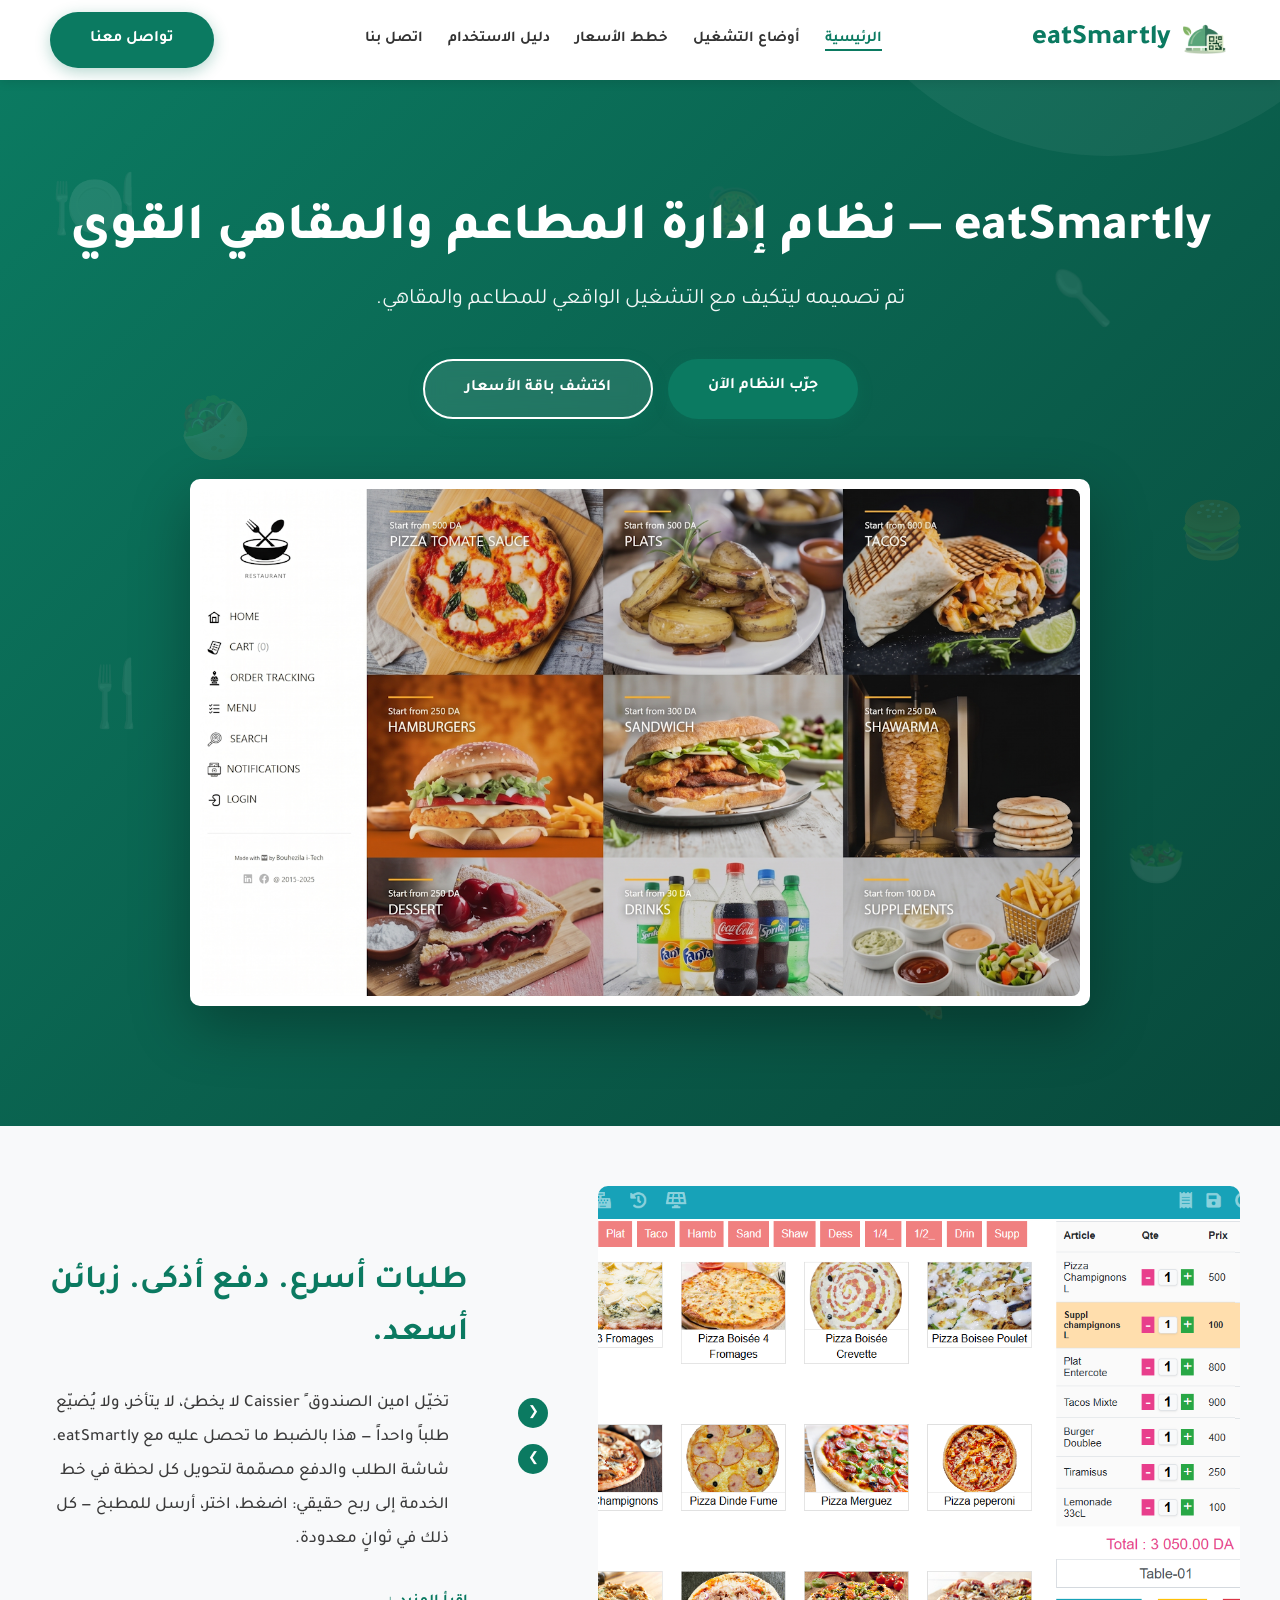
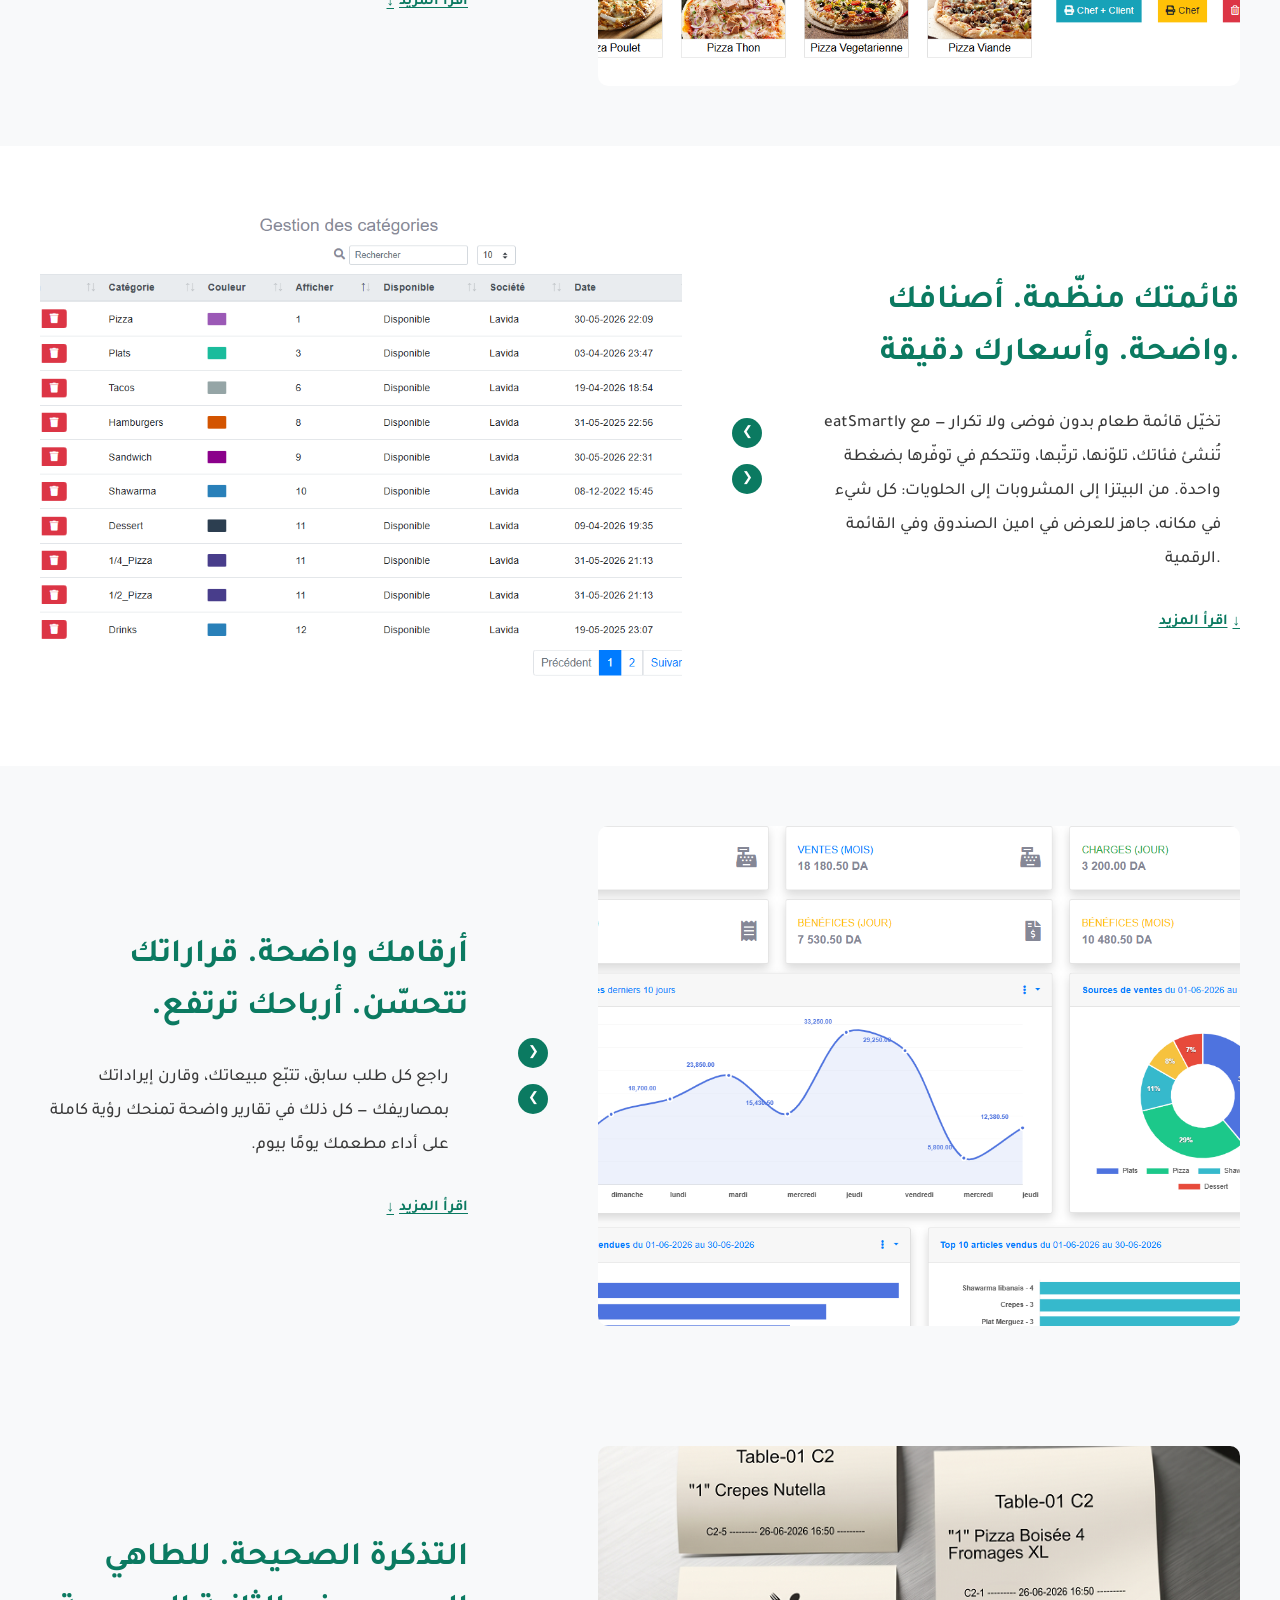
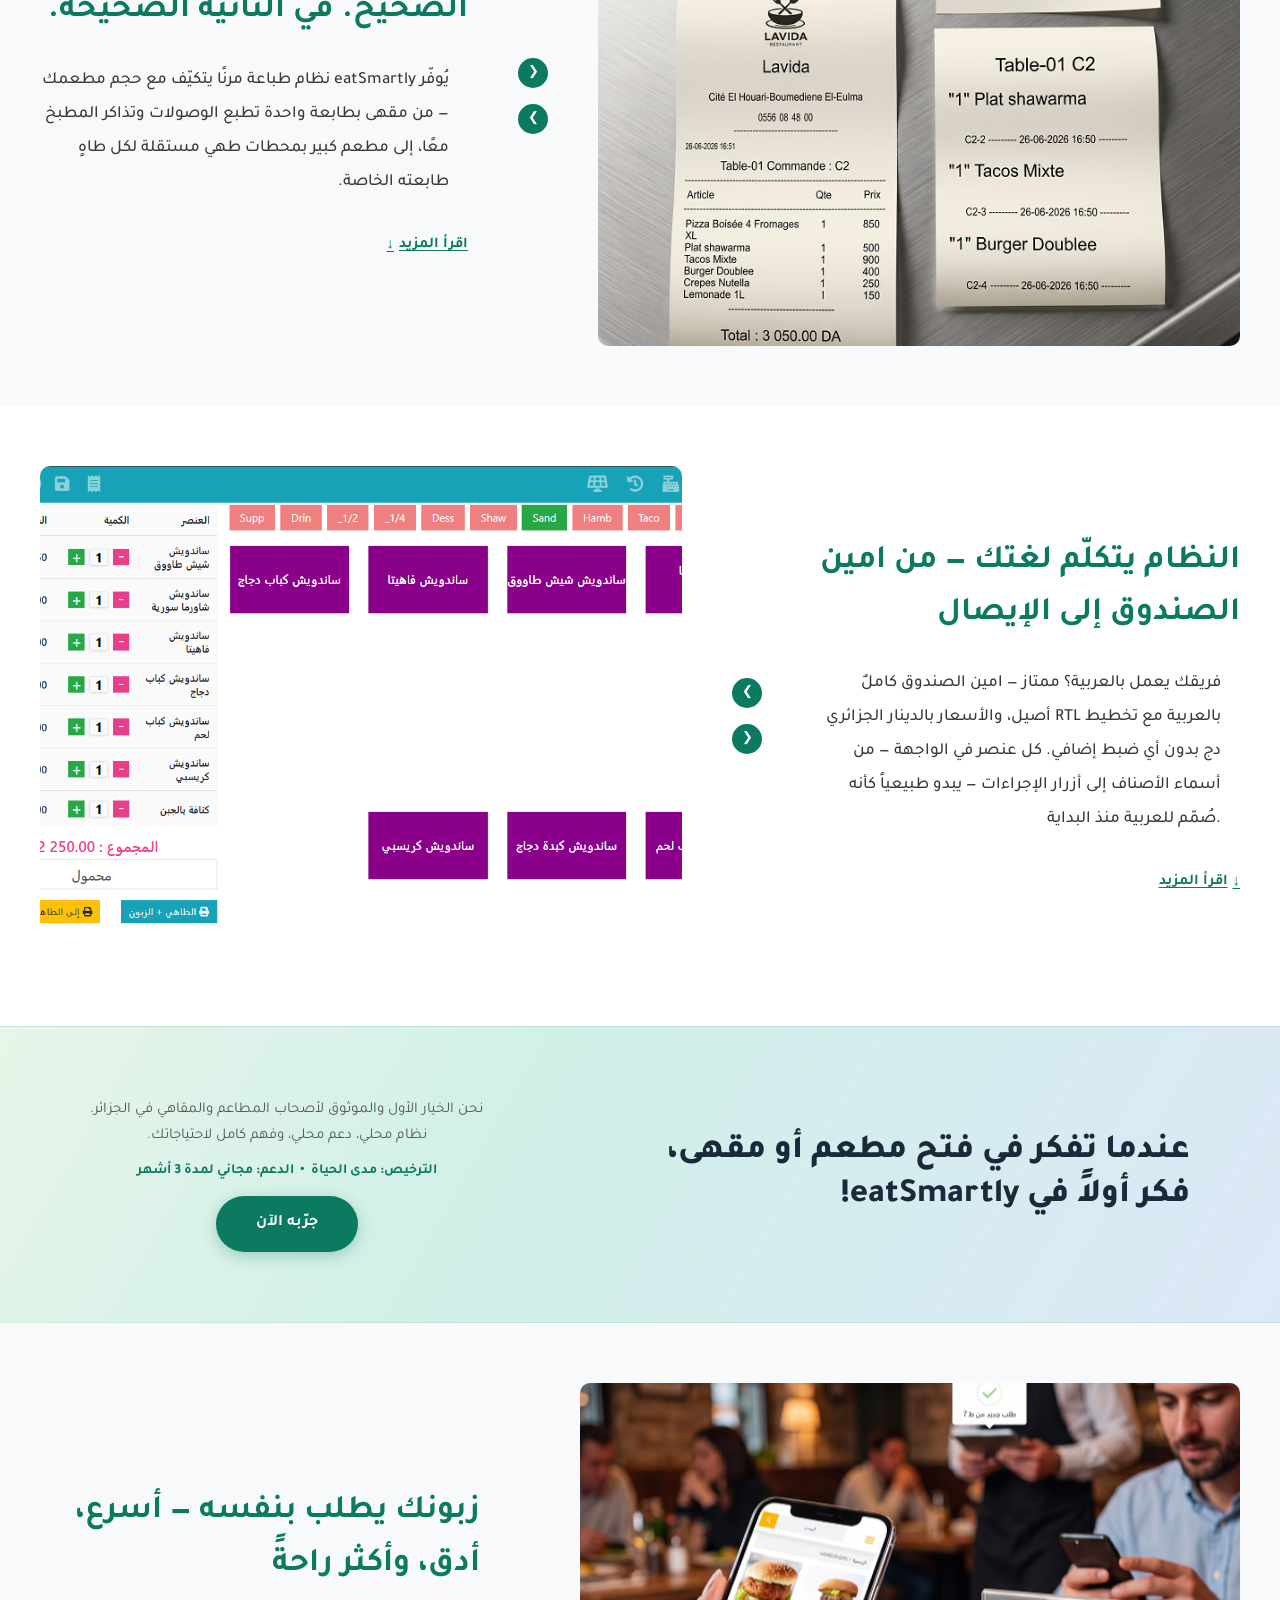
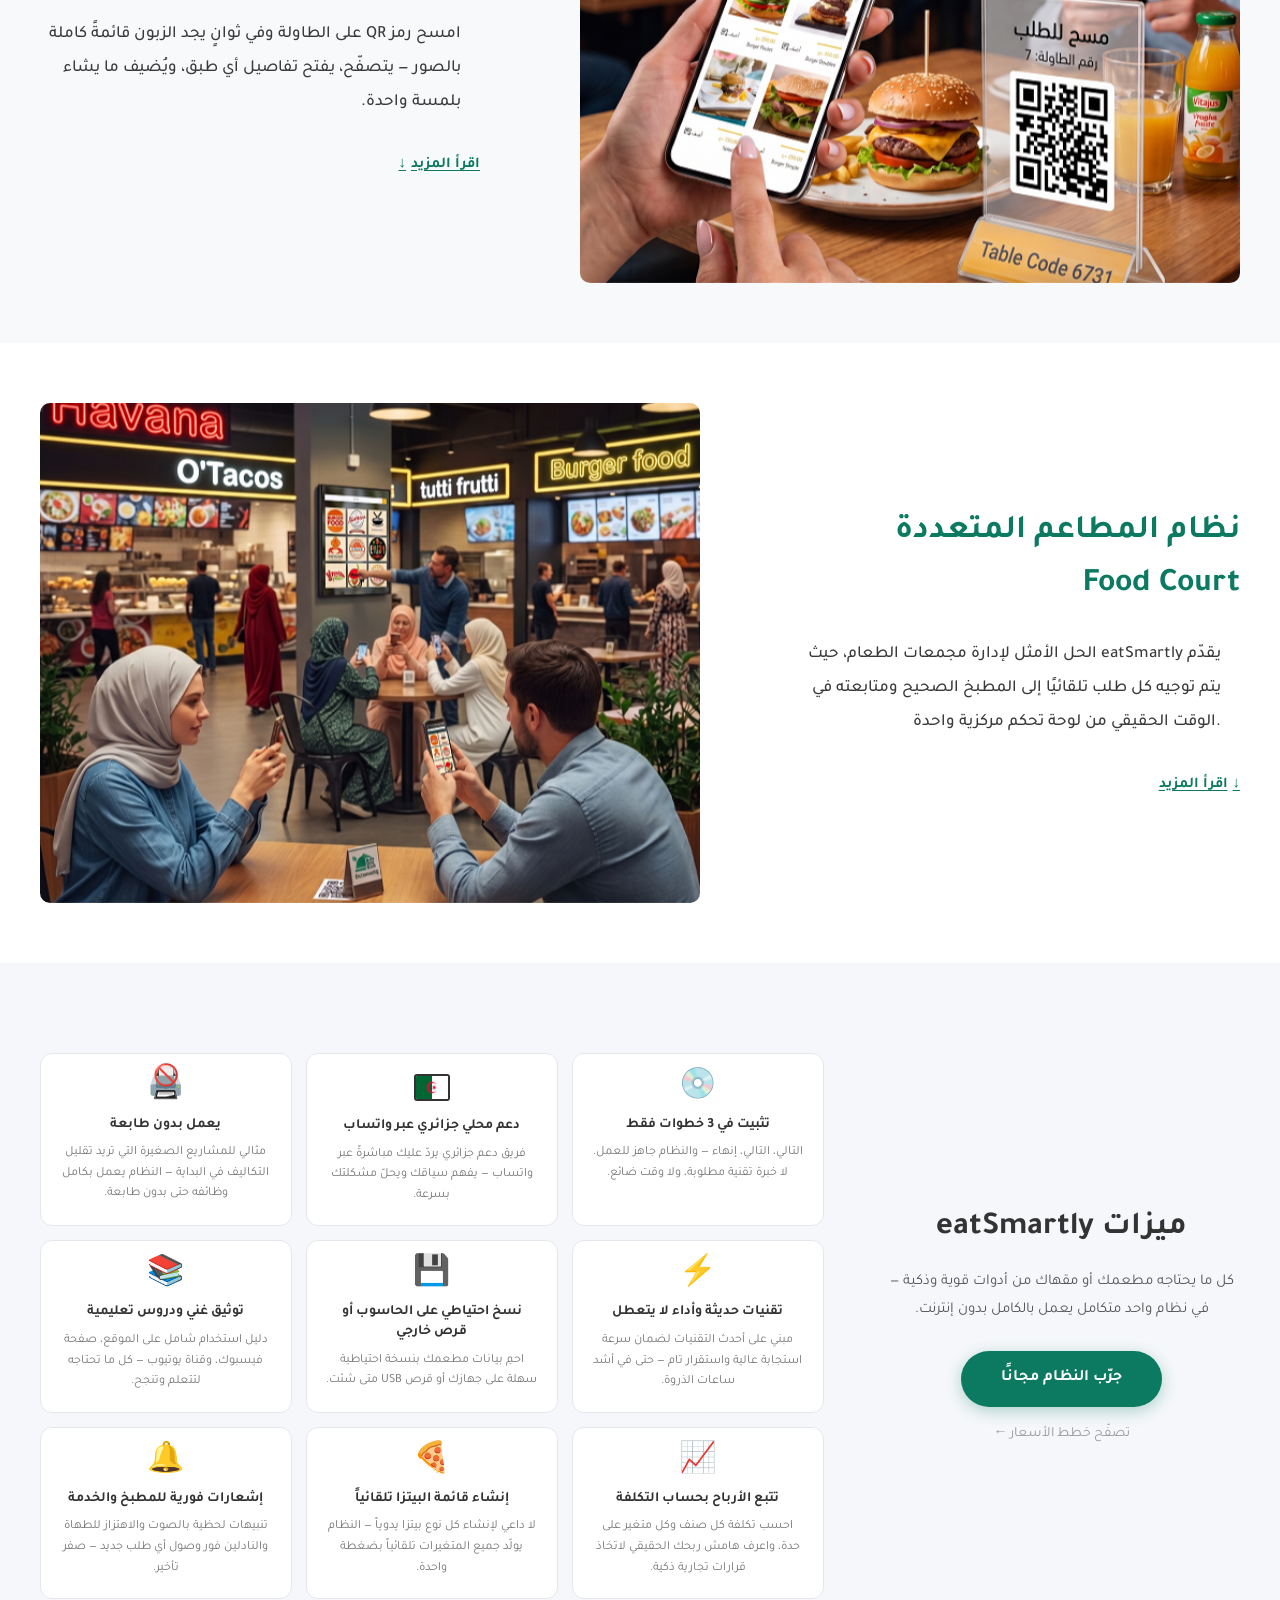
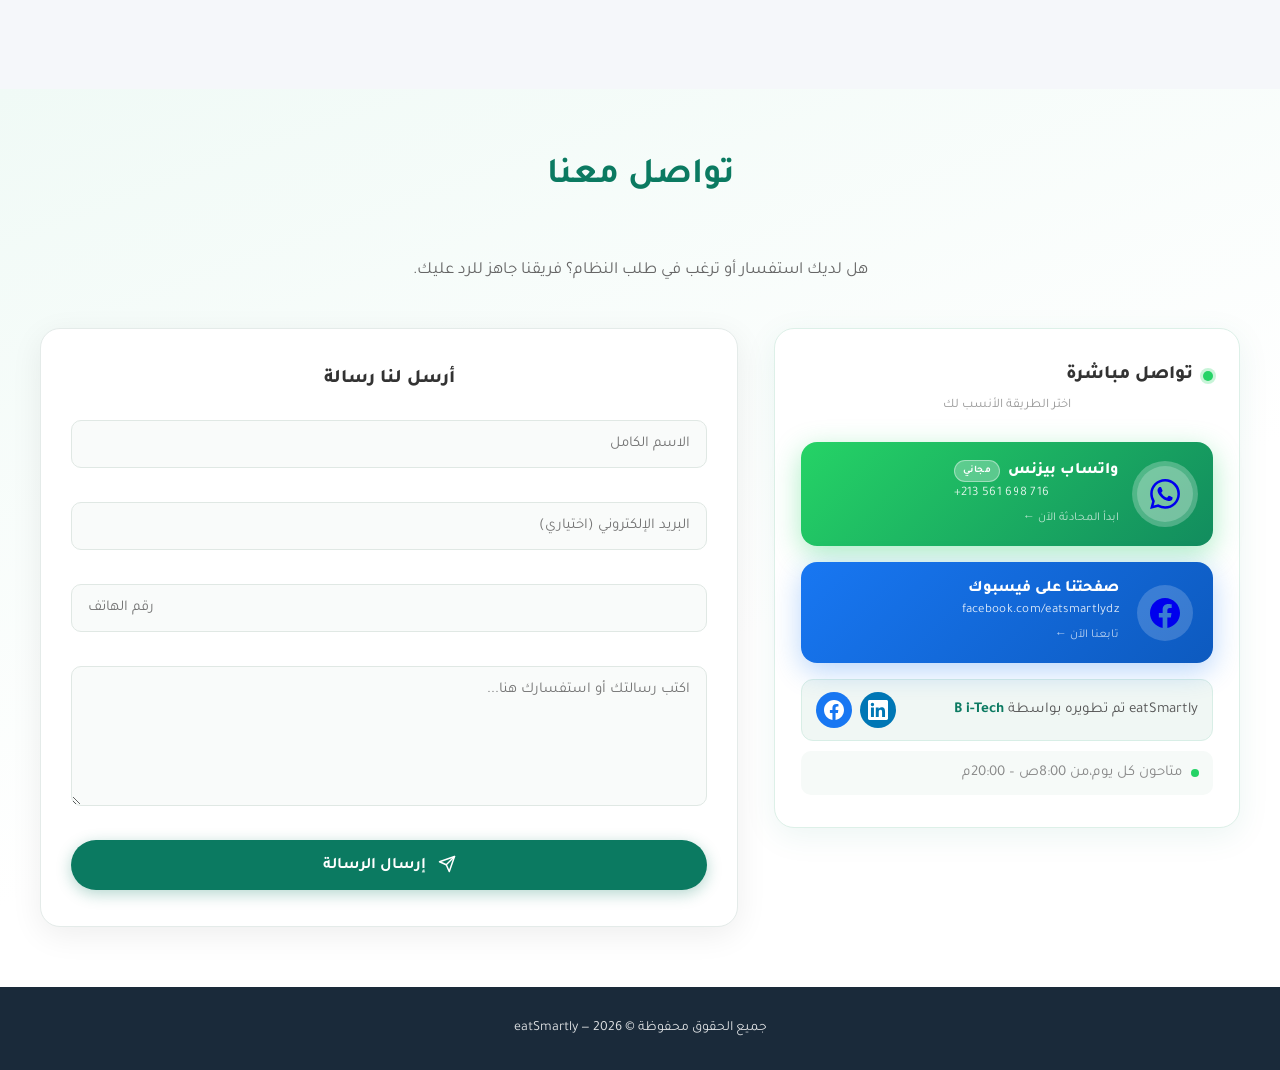
==== commit 0af9666a: "update scenario data" ====
--- a/index.html
+++ b/index.html
@@ -33,7 +33,7 @@
     <meta property="og:url" content="https://eatsmartly-dz.netlify.app/">
     <meta property="og:title" content="eatSmartly — نظام إدارة المطاعم والمقاهي في الجزائر">
     <meta property="og:description" content="حلّ متكامل لإدارة المطاعم والمقاهي: طلبات، فواتير، قائمة QR، تقارير. Solution complète pour restaurants et cafés en Algérie.">
-    <meta property="og:image" content="https://eatsmartly-dz.netlify.app/images/eatSmartly_logo.png">
+    <meta property="og:image" content="https://eatsmartly-dz.netlify.app/images/og_image.png">
     <meta property="og:image:alt" content="eatSmartly — نظام إدارة المطاعم الجزائري">
 
     <!-- ══ Twitter Card ══════════════════════════════════════════════════ -->
@@ -41,7 +41,7 @@
     <meta name="twitter:site" content="@eatSmartly">
     <meta name="twitter:title" content="eatSmartly — نظام إدارة المطاعم في الجزائر">
     <meta name="twitter:description" content="برنامج إدارة المطاعم والمقاهي الأمثل للجزائر. Logiciel de gestion de restaurant en Algérie.">
-    <meta name="twitter:image" content="https://eatsmartly-dz.netlify.app/images/eatSmartly_logo.png">
+    <meta name="twitter:image" content="https://eatsmartly-dz.netlify.app/images/og_image.png">
 
     <!-- ══ Schema.org — SoftwareApplication ═════════════════════════════ -->
     <script type="application/ld+json">
@@ -142,7 +142,7 @@
         <div class="container">
             <h1>eatSmartly — نظام إدارة المطاعم والمقاهي القوي</h1>
             <p style="font-size: 22px; margin-top: 20px;">
-                تم تصميمه ليتكيف مع التشغيل الواقعي وحل المشاكل في المطاعم والمقاهي. 
+                تم تصميمه ليتكيف مع التشغيل الواقعي للمطاعم والمقاهي. 
             </p>
             <div class="hero-actions">
                 <a href="#download" class="btn">جرّب النظام الآن</a>
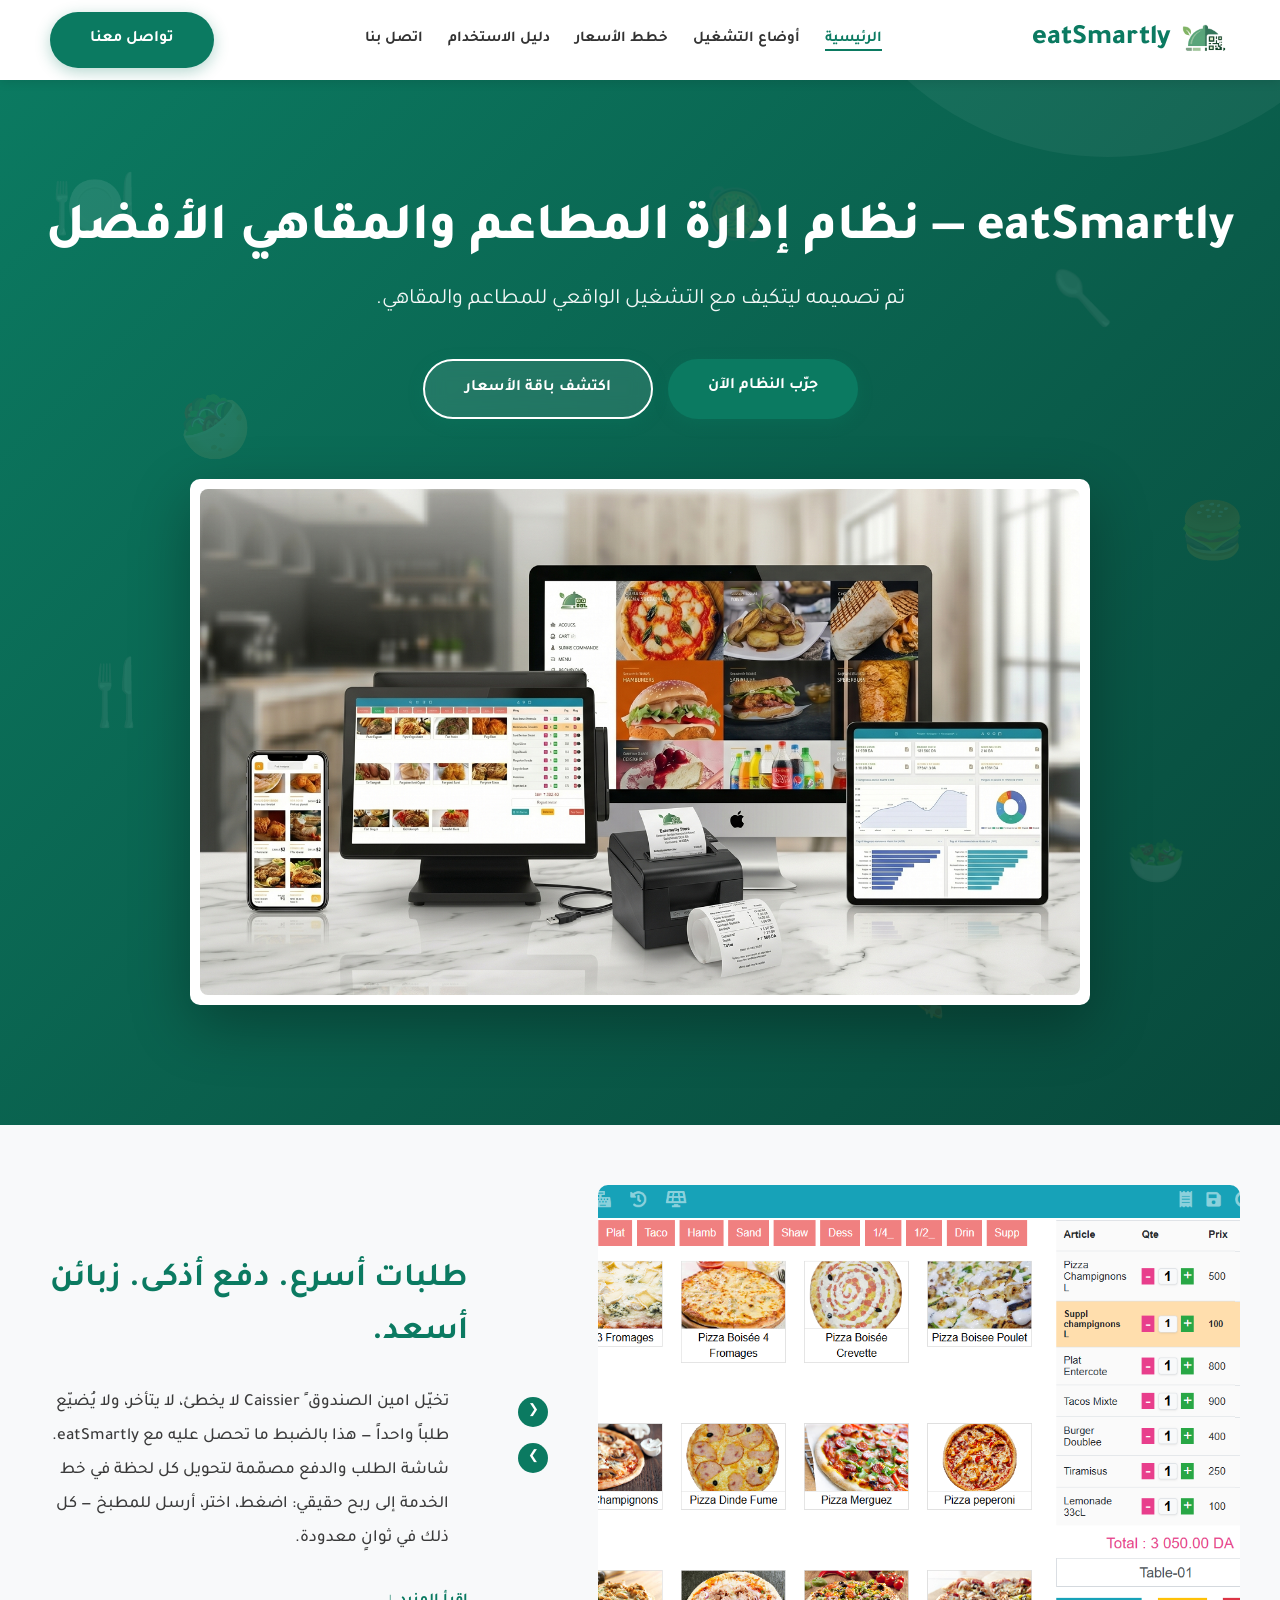
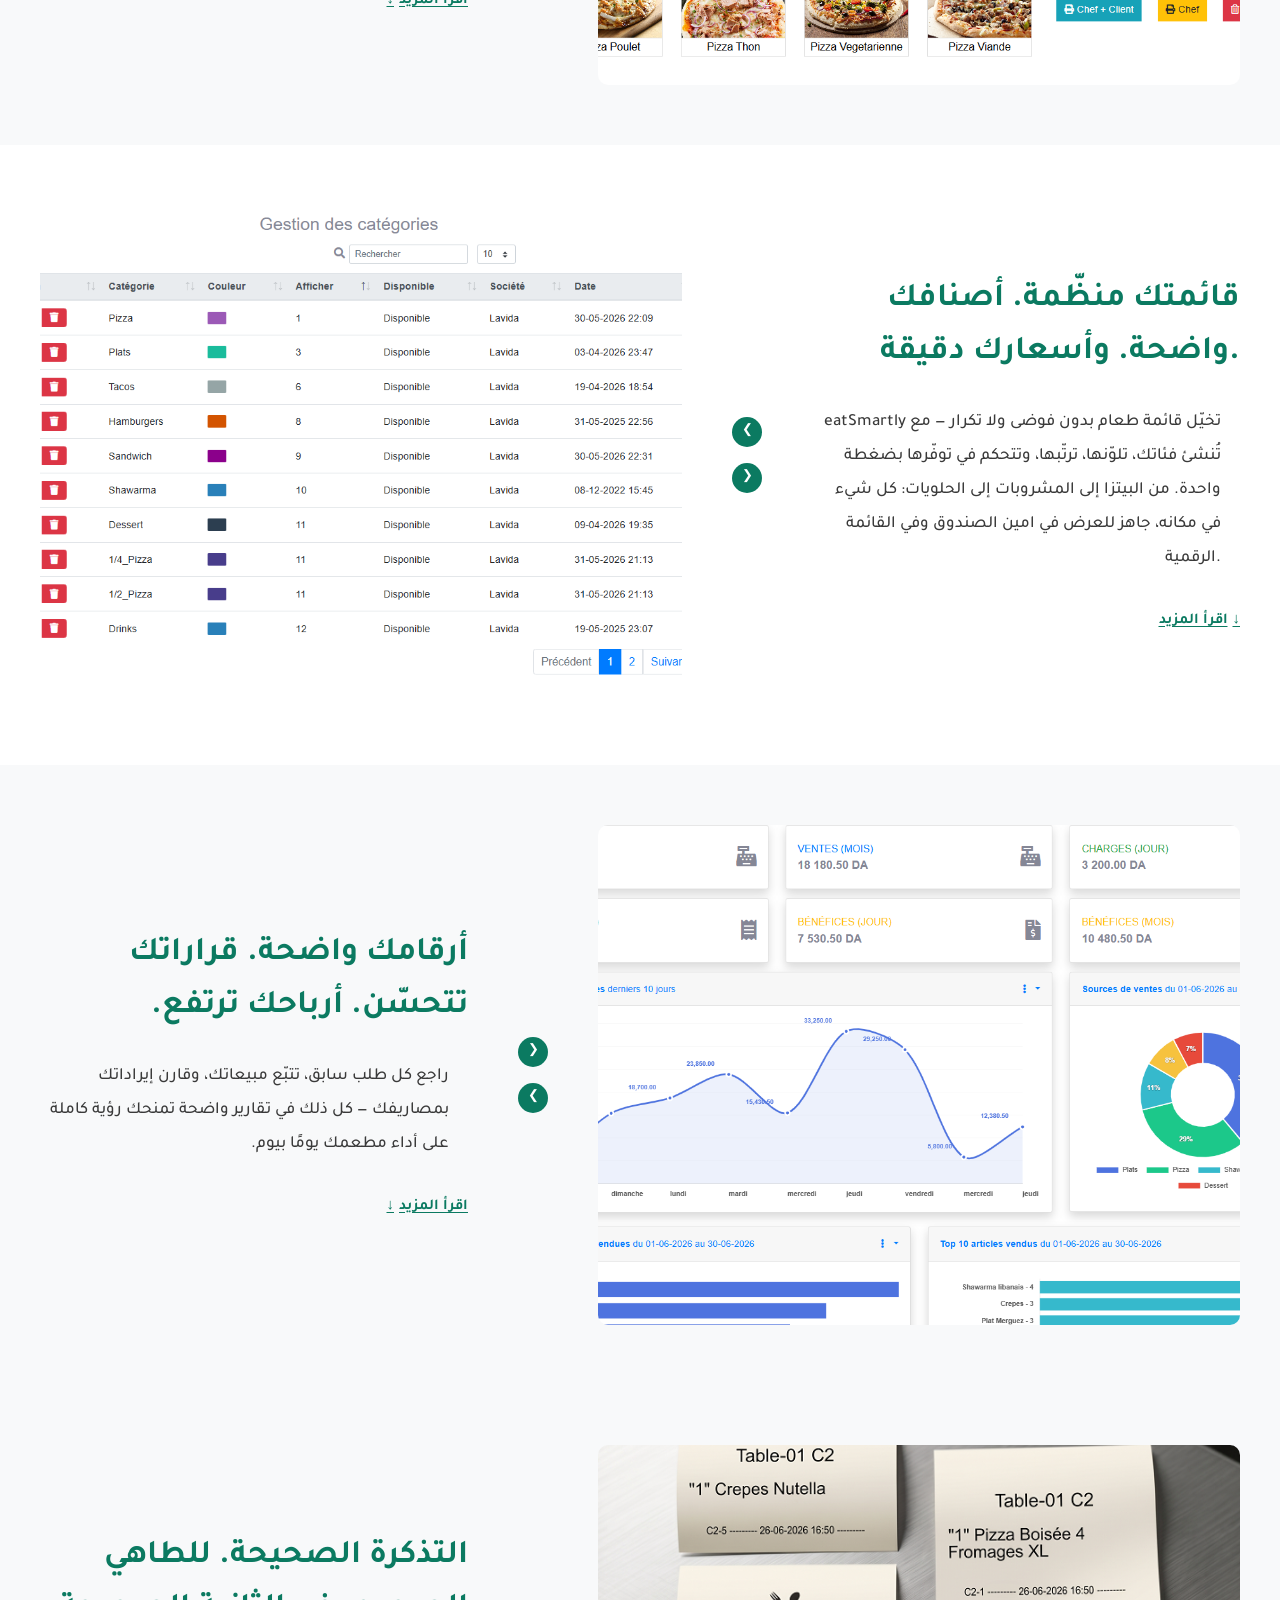
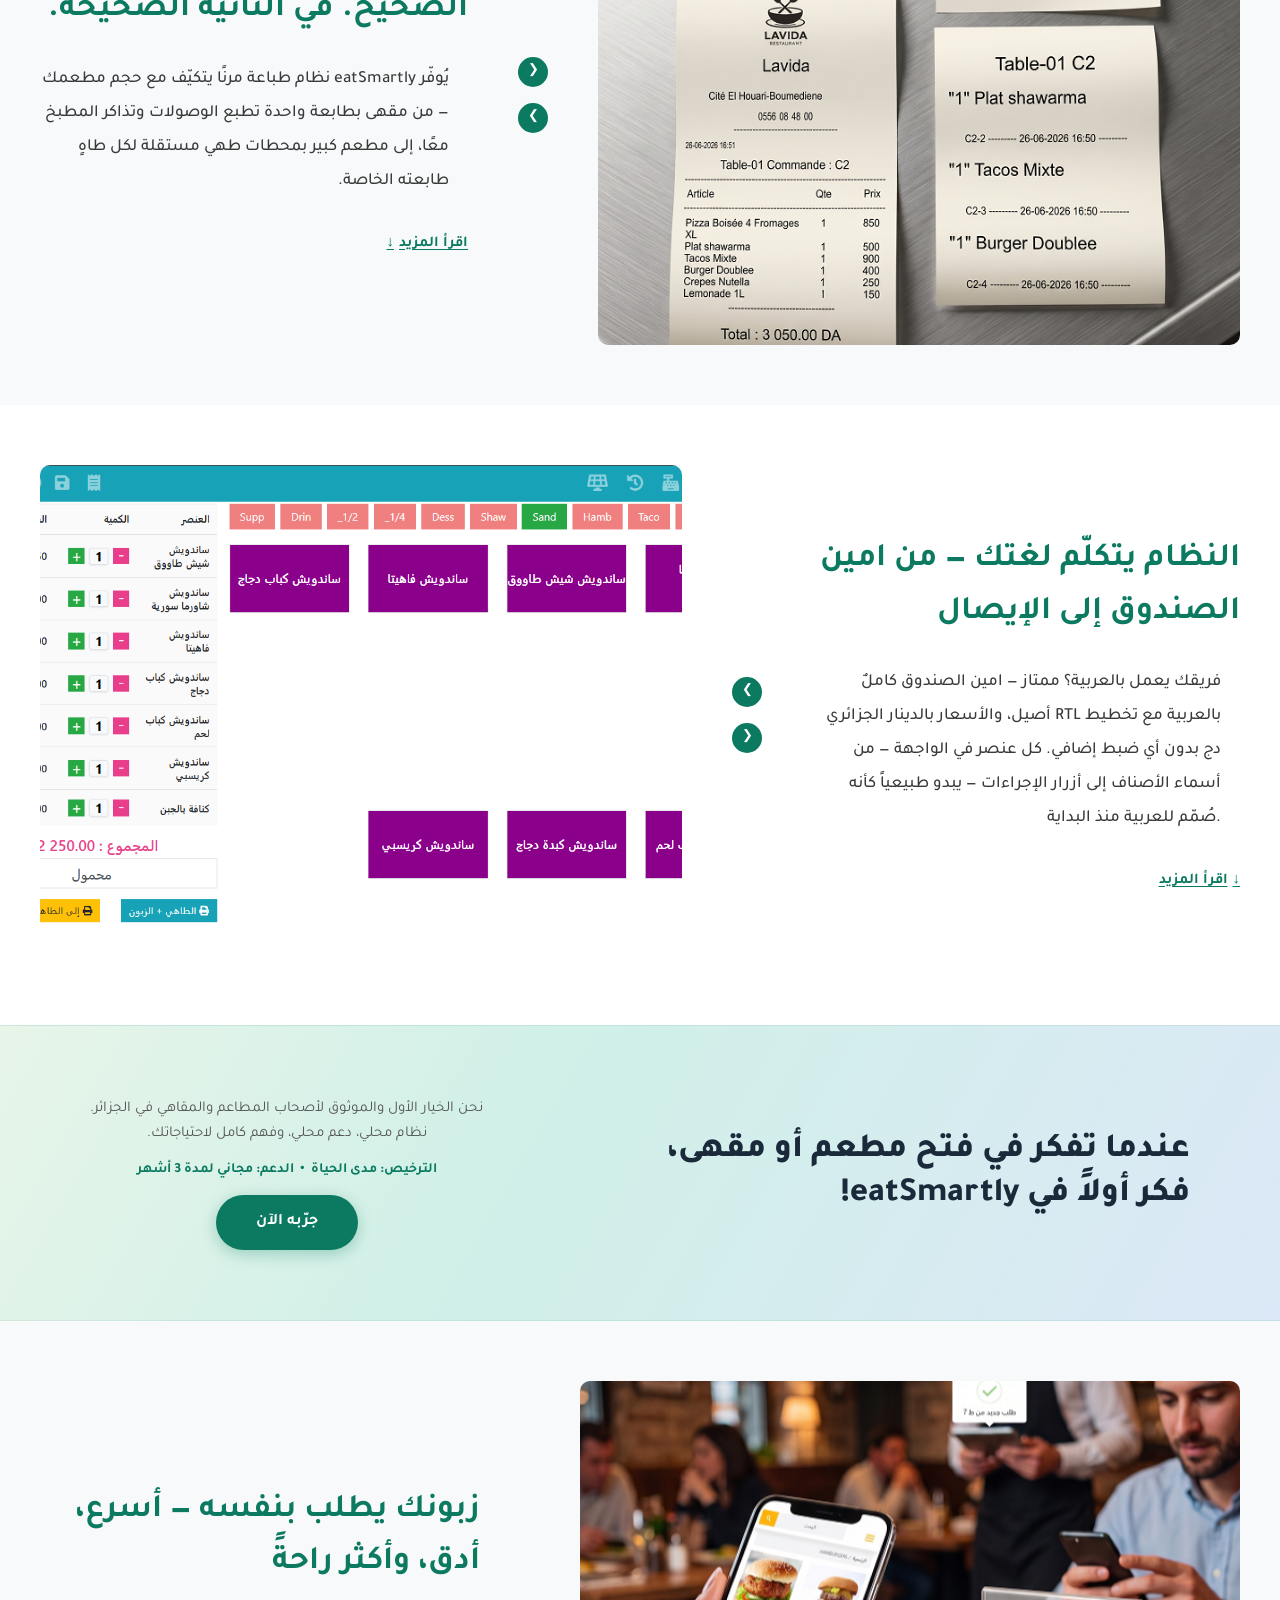
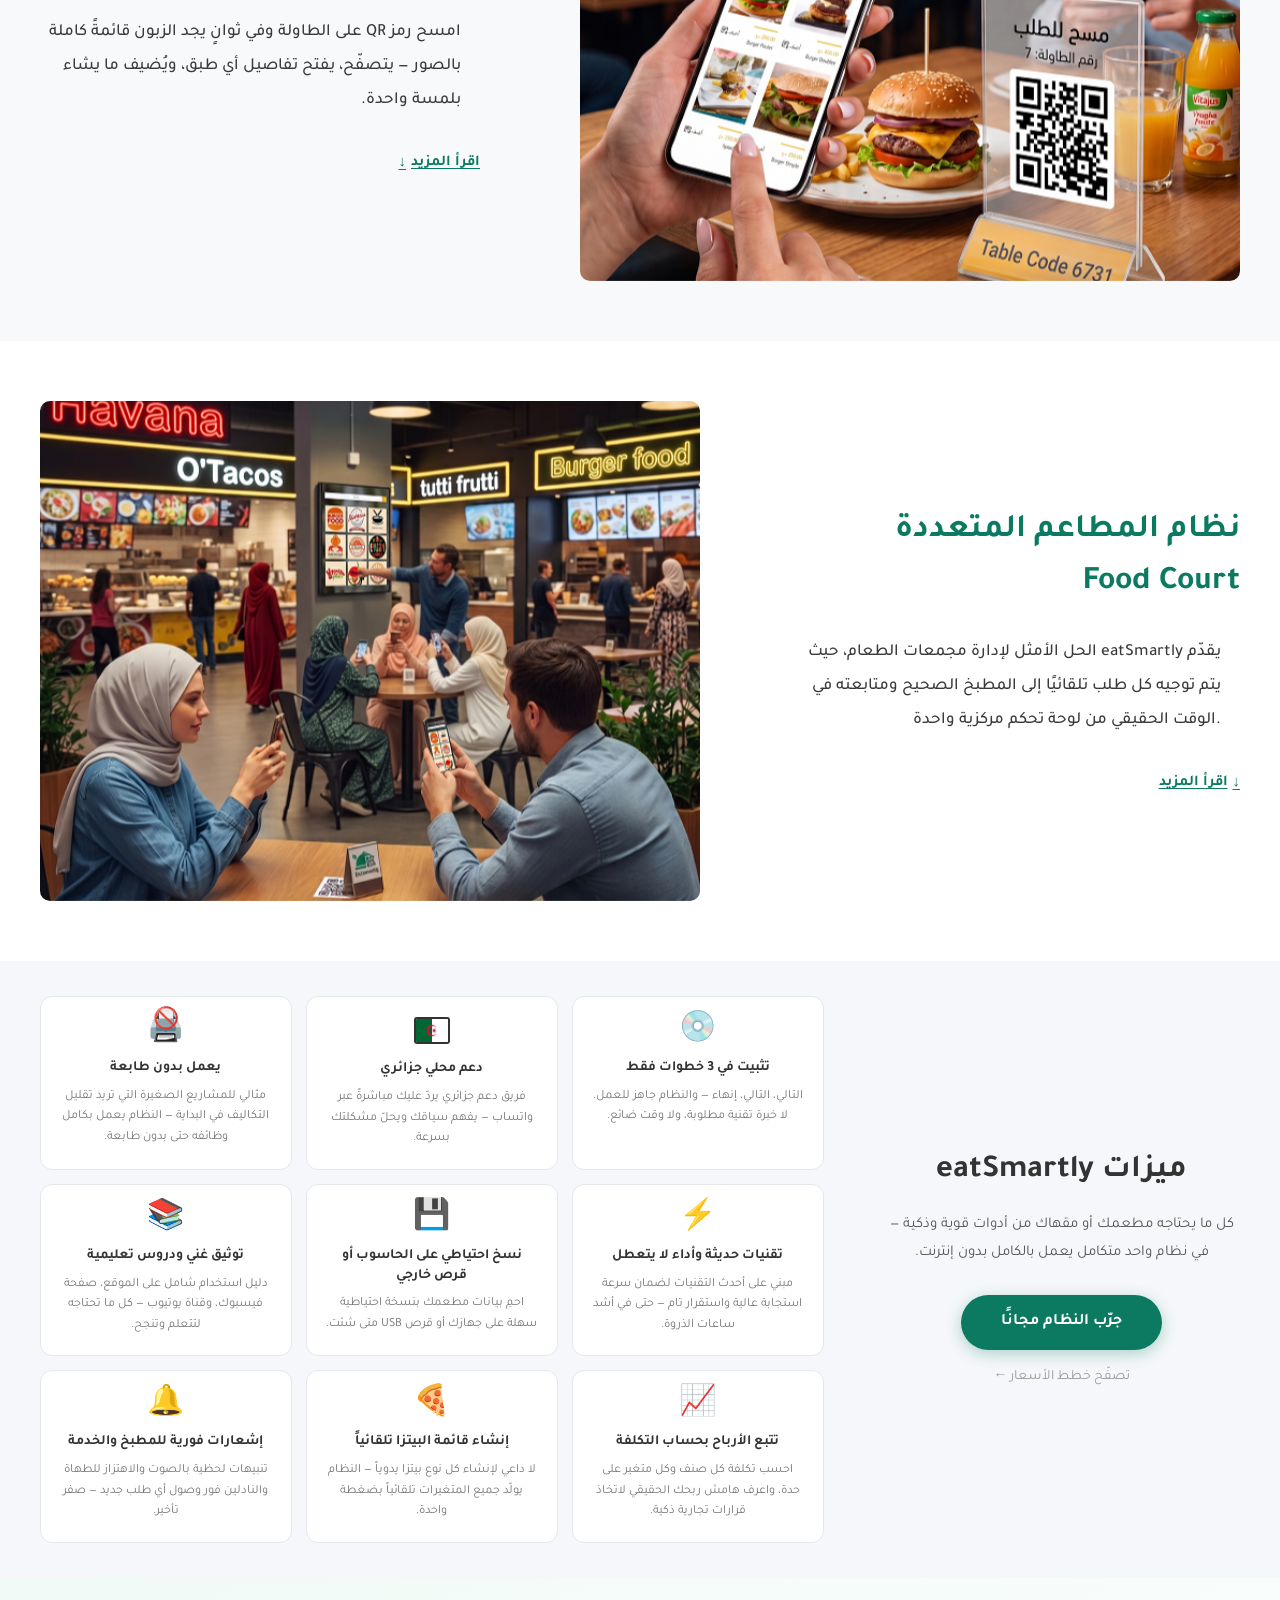
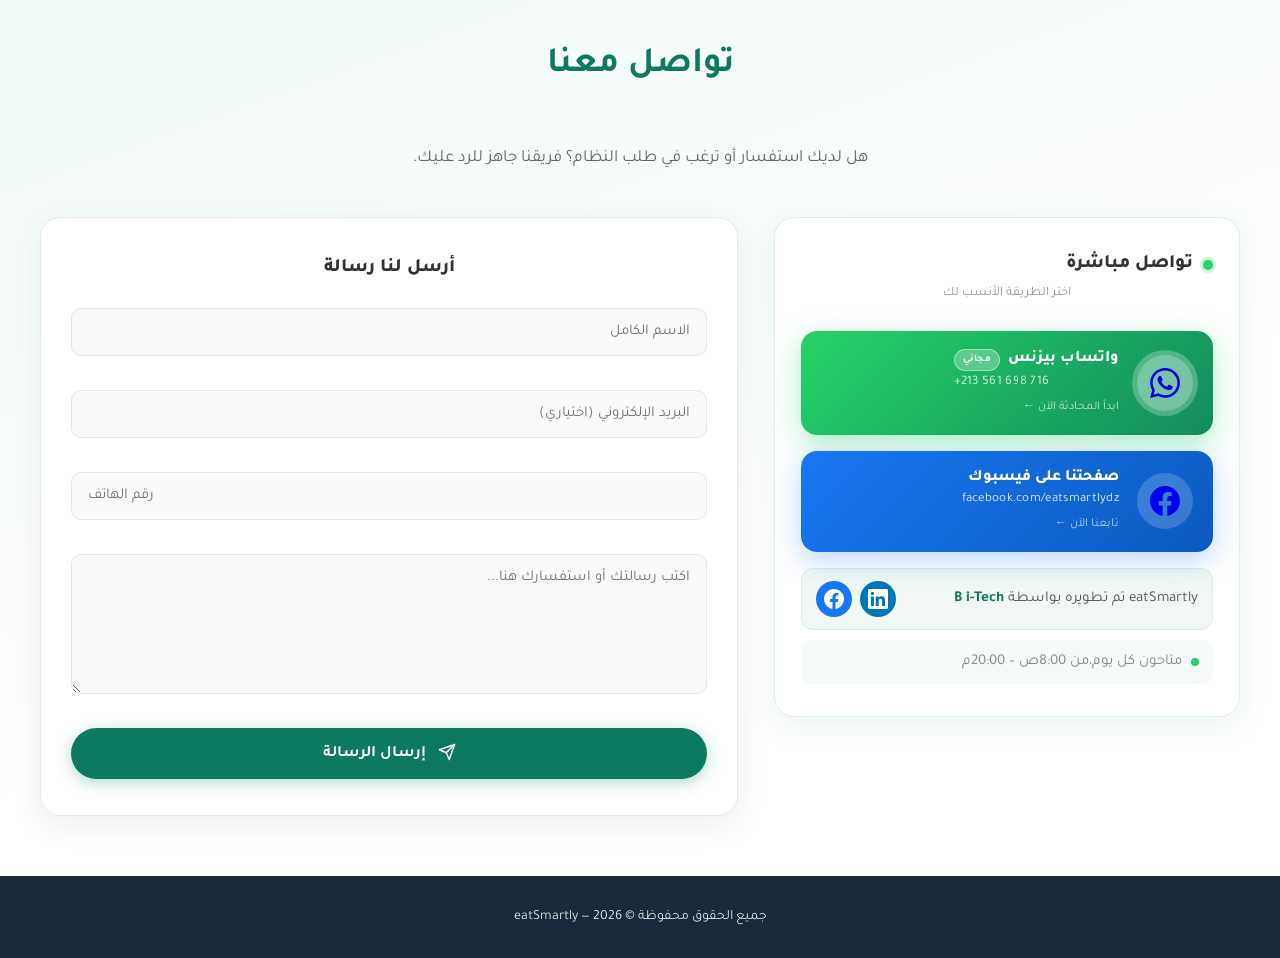
==== commit fd10974a: "improve things for mobile view and resize big images" ====
--- a/index.html
+++ b/index.html
@@ -91,7 +91,7 @@
 
     <link rel="icon" type="image/png" href="images/eatSmartly_logo.png">
     <link href="https://fonts.googleapis.com/css2?family=Tajawal:wght@400;700;800&display=swap" rel="stylesheet">
-    <link rel="stylesheet" href="css/styles.css">
+     <link rel="stylesheet" href="css/styles.css?v=<?= filemtime('css/styles.css') ?>">
 </head>
 
 <body>
@@ -140,12 +140,12 @@
             <span style="font-size:44px; top:85%; left:70%; animation-delay:3.1s;">🍕</span>
         </div>
         <div class="container">
-            <h1>eatSmartly — نظام إدارة المطاعم والمقاهي القوي</h1>
+            <h1>eatSmartly — نظام إدارة المطاعم والمقاهي الأفضل</h1>
             <p style="font-size: 22px; margin-top: 20px;">
                 تم تصميمه ليتكيف مع التشغيل الواقعي للمطاعم والمقاهي. 
             </p>
             <div class="hero-actions">
-                <a href="#download" class="btn">جرّب النظام الآن</a>
+                <a href="#" class="btn demo-trigger-btn" aria-haspopup="dialog">جرّب النظام الآن</a>
                 <a href="pricing.html" class="btn btn-outline">اكتشف باقة الأسعار</a>
             </div>
         </div>
@@ -365,7 +365,7 @@
                 <p>نحن الخيار الأول والموثوق لأصحاب المطاعم والمقاهي في الجزائر.<br>نظام محلي، دعم محلي، وفهم كامل
                     لاحتياجاتك.</p>
                 <p class="cta-details">الترخيص: مدى الحياة &nbsp;•&nbsp; الدعم: مجاني لمدة 3 أشهر</p>
-                <a href="#download" class="btn">جرّبه الآن</a>
+                <a href="#" class="btn demo-trigger-btn" aria-haspopup="dialog">جرّبه الآن</a>
             </div>
         </div>
     </section>
@@ -450,7 +450,7 @@
                     <h2>ميزات <span dir="ltr">eatSmartly</span></h2>
                     <p>كل ما يحتاجه مطعمك أو مقهاك من أدوات قوية وذكية — في نظام واحد متكامل يعمل بالكامل بدون إنترنت.
                     </p>
-                    <a href="#download" class="btn">جرّب النظام مجانًا</a>
+                    <a href="#" class="btn demo-trigger-btn" aria-haspopup="dialog">جرّب النظام مجانًا</a>
                     <a href="pricing.html" class="ext-more-link">تصفّح خطط الأسعار &larr;</a>
                 </div>
 
@@ -468,7 +468,7 @@
                     <div class="ext-card">
                         <span class="ext-icon"><img src="images/dz.png" alt="الجزائر" 
                             style="width:36px;height:27px;vertical-align:middle;border-radius:3px;border:2px solid;"></span>
-                        <strong>دعم محلي جزائري عبر واتساب</strong>
+                        <strong>دعم محلي جزائري</strong>
                         <p>فريق دعم جزائري يردّ عليك مباشرةً عبر واتساب — يفهم سياقك ويحلّ مشكلتك بسرعة.</p>
                     </div>
 
@@ -649,12 +649,150 @@
         </div>
     </section>
 
+    <!-- ══ Demo Access Modal ════════════════════════════════ -->
+    <div class="demo-modal-overlay" id="demoModalOverlay" role="dialog" aria-modal="true" aria-labelledby="demoModalTitle">
+        <div class="demo-modal">
+            <button class="demo-modal-close" id="demoModalClose" aria-label="إغلاق">&times;</button>
+
+            <div class="demo-modal-header">
+                <h2 id="demoModalTitle">🚀 جرّب eatSmartly الآن</h2>
+            </div>
+
+            <!-- How to access -->
+            <div class="demo-steps">
+                <strong>كيفية الدخول:</strong><br>
+                ١. افتح الرابط بالضغط على زر «انتقل إلى النظام» أدناه<br>
+                ٢. من القائمة اختر <strong>Connexion</strong><br>
+                ٣. أدخل اسم المستخدم وكلمة المرور الخاصة بالدور الذي تريد تجربته
+            </div>
+
+            <!-- Role cards -->
+            <div class="demo-roles-grid">
+
+                <!-- Admin -->
+                <div class="demo-role-card">
+                    <div class="role-title">⚙️ المسؤول — Administration</div>
+                    <div class="role-desc">يتحكم في كامل النظام، عادةً صاحب المطعم أو المقهى</div>
+                    <div class="demo-cred-row">
+                        <span class="cred-label">اسم المستخدم :</span>
+                        <span class="cred-val">admin</span>
+                    </div>
+                    <div class="demo-cred-row">
+                        <span class="cred-label">كلمة المرور :</span>
+                        <span class="cred-val">c123</span>
+                    </div>
+                </div>
+
+                <!-- Caisse -->
+                <div class="demo-role-card">
+                    <div class="role-title">🧾 أمين الصندوق — Caissier</div>
+                    <div class="role-desc">يسجّل الطلبات ويستقبل المدفوعات من الزبائن</div>
+                    <div class="demo-cred-row">
+                        <span class="cred-label">اسم المستخدم :</span>
+                        <span class="cred-val">caisse</span>
+                    </div>
+                    <div class="demo-cred-row">
+                        <span class="cred-label">كلمة المرور :</span>
+                        <span class="cred-val">123</span>
+                    </div>
+                </div>
+
+                <!-- Serveur -->
+                <div class="demo-role-card">
+                    <div class="role-title">🙋 النادل — Serveur</div>
+                    <div class="role-desc">يؤكد طلبات الزبائن أو يأخذها بنفسه من الطاولات</div>
+                    <div class="demo-cred-row">
+                        <span class="cred-label">اسم المستخدم :</span>
+                        <span class="cred-val">serveur</span>
+                    </div>
+                    <div class="demo-cred-row">
+                        <span class="cred-label">كلمة المرور :</span>
+                        <span class="cred-val">123</span>
+                    </div>
+                </div>
+
+                <!-- Chef -->
+                <div class="demo-role-card">
+                    <div class="role-title">👨‍🍳 الطاهي — Chef</div>
+                    <div class="role-desc">واجهة مخصصة للمطبخ: يعرض الطلبات ويُعلم حين تجهّز</div>
+                    <div class="demo-cred-row">
+                        <span class="cred-label">اسم المستخدم :</span>
+                        <span class="cred-val">chef-all</span>
+                    </div>
+                    <div class="demo-cred-row">
+                        <span class="cred-label">كلمة المرور :</span>
+                        <span class="cred-val">123</span>
+                    </div>
+                </div>
+
+            </div><!-- /.demo-roles-grid -->
+
+            <!-- Doc note -->
+            <p class="demo-modal-doc-note">
+                لمزيد من التفاصيل حول طريقة التجربة، راجع
+                <a href="documentation.html#l-1-2" target="_blank">دليل الاستخدام ←</a>
+            </p>
+
+            <!-- CTA button -->
+            <div class="demo-modal-footer">
+                <a href="http://eatsmartly.bouhezila.com" target="_blank" rel="noopener noreferrer" class="btn">
+                    <svg xmlns="http://www.w3.org/2000/svg" viewBox="0 0 24 24" fill="none" stroke="currentColor" stroke-width="2" stroke-linecap="round" stroke-linejoin="round" width="18" height="18" aria-hidden="true">
+                        <path d="M18 13v6a2 2 0 01-2 2H5a2 2 0 01-2-2V8a2 2 0 012-2h6"/><polyline points="15 3 21 3 21 9"/><line x1="10" y1="14" x2="21" y2="3"/>
+                    </svg>
+                    انتقل إلى النظام
+                </a>
+            </div>
+
+        </div><!-- /.demo-modal -->
+    </div><!-- /.demo-modal-overlay -->
+
     <!-- ══ Image Lightbox Modal ═════════════════════════════ -->
     <div class="lightbox-overlay" id="lightboxOverlay" role="dialog" aria-modal="true"
         aria-label="عرض الصورة بحجم أكبر">
         <button class="lightbox-close" id="lightboxClose" aria-label="إغلاق">&times;</button>
         <img class="lightbox-img" id="lightboxImg" src="" alt="">
     </div>
+
+    <script>
+        // Demo Access Modal
+        (function () {
+            var overlay = document.getElementById('demoModalOverlay');
+            var closeBtn = document.getElementById('demoModalClose');
+
+            // Select ALL buttons with the new class instead of an ID
+             var triggerBtns = document.querySelectorAll('.demo-trigger-btn');
+
+            if (!overlay || triggerBtns.length === 0) return;
+
+            function openModal() {
+                overlay.classList.add('active');
+                document.body.style.overflow = 'hidden';
+            }
+
+            function closeModal() {
+                overlay.classList.remove('active');
+                document.body.style.overflow = '';
+            }
+
+            // Loop through each button and attach the click event listener
+            triggerBtns.forEach(function(btn) {
+                btn.addEventListener('click', function (e) {
+                e.preventDefault();
+                 openModal();
+                });
+            });
+
+            closeBtn.addEventListener('click', closeModal);
+
+            overlay.addEventListener('click', function (e) {
+                if (e.target === overlay) closeModal();
+            });
+
+            document.addEventListener('keydown', function (e) {
+                if (e.key === 'Escape' && overlay.classList.contains('active')) closeModal();
+            });
+        })();
+    </script>
 
     <script>
         // Read More toggle for feature-detail sections
--- a/css/styles.css
+++ b/css/styles.css
@@ -645,10 +645,190 @@
     transform: scale(1.1);
 }
 
+/* ── Demo Access Modal ────────────────────────────────────── */
+.demo-modal-overlay {
+    display: none;
+    position: fixed;
+    inset: 0;
+    background: rgba(0, 0, 0, 0.72);
+    z-index: 9998;
+    align-items: center;
+    justify-content: center;
+    padding: 16px;
+}
+
+.demo-modal-overlay.active {
+    display: flex;
+    animation: lightboxFadeIn 0.22s ease;
+}
+
+.demo-modal {
+    background: #fff;
+    border-radius: 18px;
+    max-width: 640px;
+    width: 100%;
+    max-height: 90vh;
+    overflow-y: auto;
+    box-shadow: 0 20px 80px rgba(0, 0, 0, 0.35);
+    animation: lightboxZoomIn 0.25s cubic-bezier(0.4, 0, 0.2, 1);
+    position: relative;
+    padding: 36px 32px 28px;
+}
+
+.demo-modal-close {
+    position: absolute;
+    top: 14px;
+    left: 16px;
+    background: #f1f1f1;
+    border: none;
+    border-radius: 50%;
+    width: 36px;
+    height: 36px;
+    font-size: 20px;
+    line-height: 1;
+    cursor: pointer;
+    display: flex;
+    align-items: center;
+    justify-content: center;
+    color: #555;
+    transition: background 0.2s, color 0.2s;
+}
+
+.demo-modal-close:hover {
+    background: #e74c3c;
+    color: #fff;
+}
+
+.demo-modal-header {
+    text-align: center;
+    margin-bottom: 24px;
+}
+
+.demo-modal-header h2 {
+    font-size: 1.55rem;
+    color: var(--primary-color);
+    margin-bottom: 8px;
+}
+
+.demo-modal-header p {
+    color: #666;
+    font-size: 0.97rem;
+}
+
+.demo-steps {
+    background: #f0faf6;
+    border-right: 4px solid var(--primary-color);
+    border-radius: 8px;
+    padding: 14px 18px;
+    margin-bottom: 22px;
+    font-size: 0.95rem;
+    color: #2d6a4f;
+    line-height: 1.9;
+}
+
+.demo-steps strong {
+    color: var(--primary-color);
+}
+
+.demo-roles-grid {
+    display: grid;
+    grid-template-columns: 1fr 1fr;
+    gap: 14px;
+    margin-bottom: 22px;
+}
+
+@media (max-width: 500px) {
+    .demo-roles-grid {
+        grid-template-columns: 1fr;
+    }
+    .demo-modal {
+        padding: 28px 18px 22px;
+    }
+}
+
+.demo-role-card {
+    border: 1.5px solid #e0e0e0;
+    border-radius: 12px;
+    padding: 14px 16px;
+    transition: border-color 0.2s, box-shadow 0.2s;
+}
+
+.demo-role-card:hover {
+    border-color: var(--primary-color);
+    box-shadow: 0 4px 16px rgba(11, 122, 97, 0.1);
+}
+
+.demo-role-card .role-title {
+    font-size: 0.92rem;
+    font-weight: 800;
+    color: var(--primary-color);
+    margin-bottom: 4px;
+    display: flex;
+    align-items: center;
+    gap: 6px;
+}
+
+.demo-role-card .role-desc {
+    font-size: 0.83rem;
+    color: #666;
+    margin-bottom: 10px;
+    line-height: 1.5;
+}
+
+.demo-cred-row {
+    display: flex;
+    align-items: center;
+    gap: 6px;
+    margin-bottom: 4px;
+    font-size: 0.85rem;
+}
+
+.demo-cred-row .cred-label {
+    color: #888;
+    min-width: 48px;
+}
+
+.demo-cred-row .cred-val {
+    background: #f4f4f4;
+    border-radius: 5px;
+    padding: 2px 10px;
+    font-family: monospace;
+    font-size: 0.9rem;
+    color: #222;
+    letter-spacing: 0.04em;
+    direction: ltr;
+    display: inline-block;
+}
+
+.demo-modal-doc-note {
+    text-align: center;
+    font-size: 0.9rem;
+    color: #666;
+    margin-bottom: 20px;
+}
+
+.demo-modal-doc-note a {
+    color: var(--primary-color);
+    font-weight: 700;
+    text-decoration: underline;
+}
+
+.demo-modal-footer {
+    text-align: center;
+}
+
+.demo-modal-footer .btn {
+    font-size: 1.05rem;
+    padding: 13px 36px;
+    display: inline-flex;
+    align-items: center;
+    gap: 8px;
+}
+
 /* ── Features — VS Code "Code with extensions" style ──────── */
 #features {
     background: #f5f7fa;
-    padding: 90px 20px;
+    padding: 35px 20px;
 }
 
 .ext-layout {
@@ -2636,7 +2816,7 @@
     }
 
     .hero-actions {
-        flex-direction: column;
+        flex-direction: row;
         align-items: stretch;
     }
 
@@ -2856,11 +3036,12 @@
     }
 
     #hero p {
-        font-size: 15px;
+            font-size: 15px;
+            display: none;
     }
 
     section {
-        padding: 60px 16px;
+        padding: 25px 16px;
     }
 
     .page-hero {
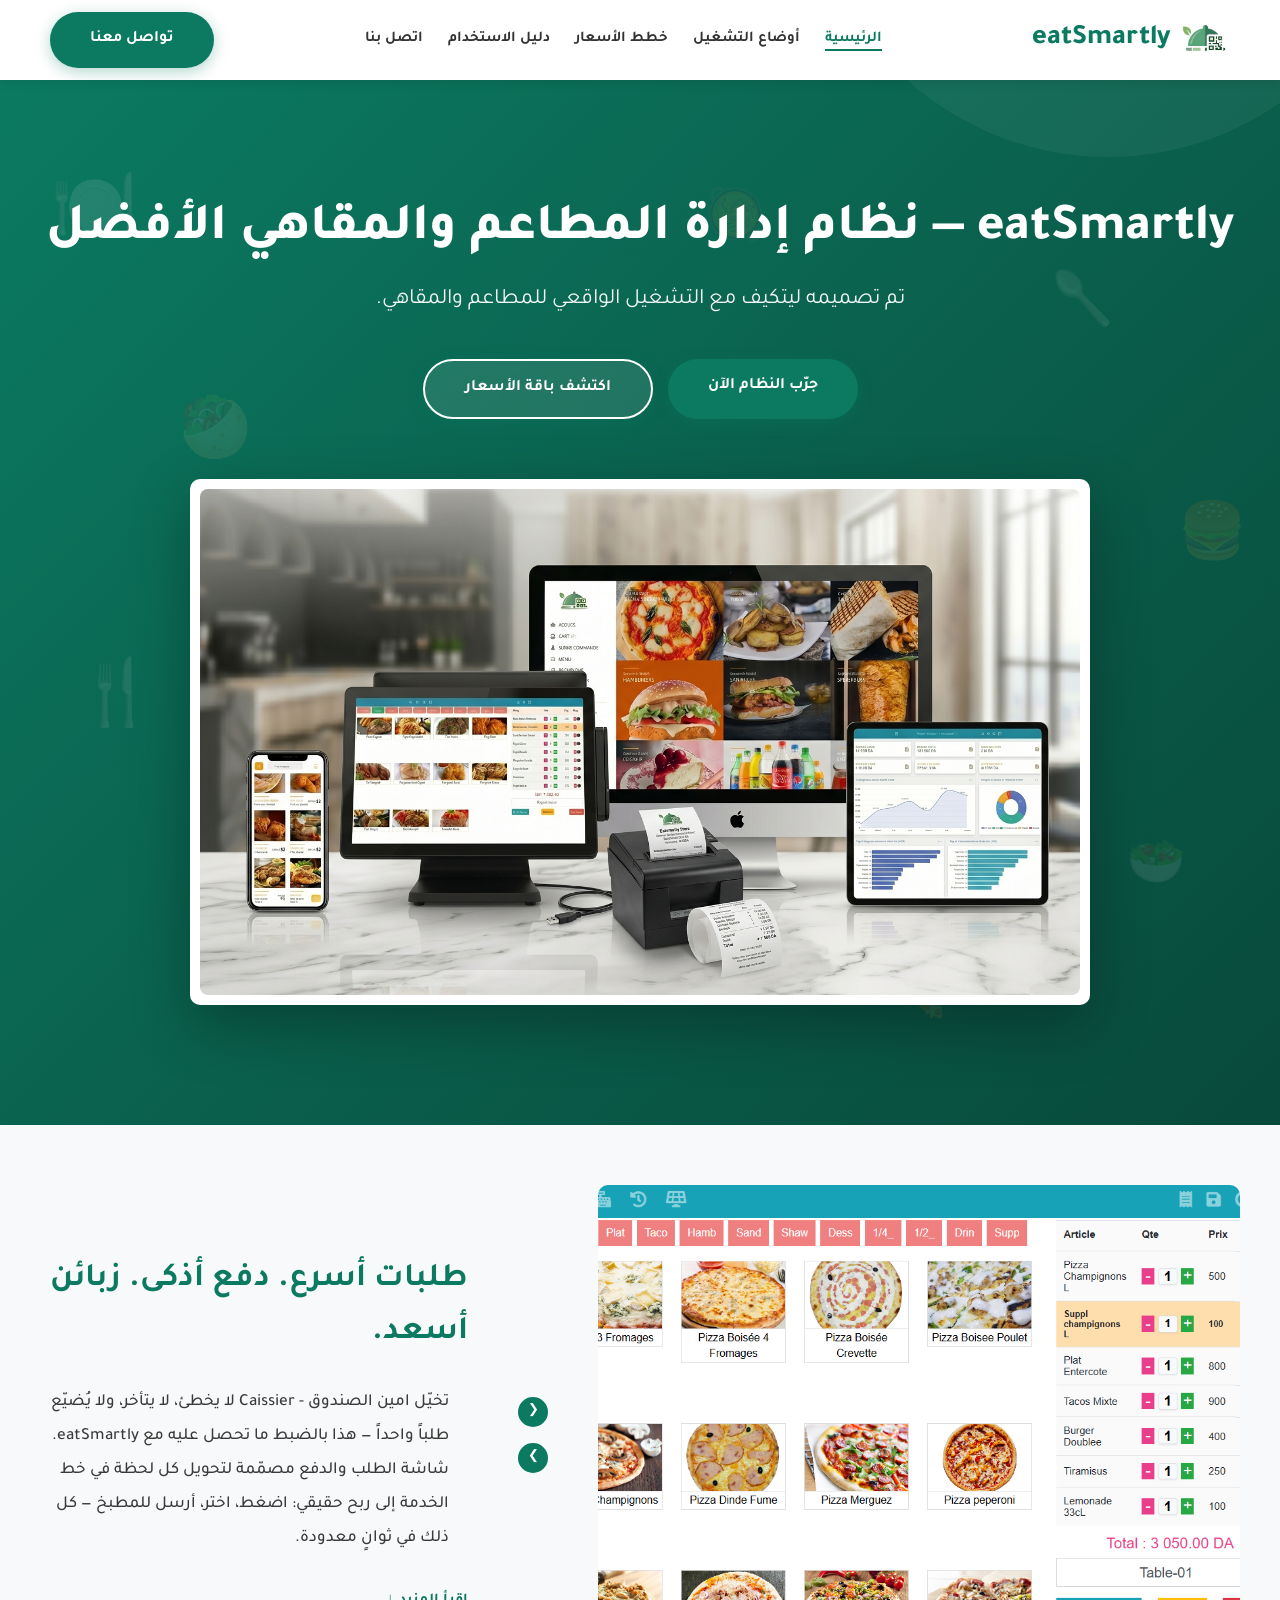
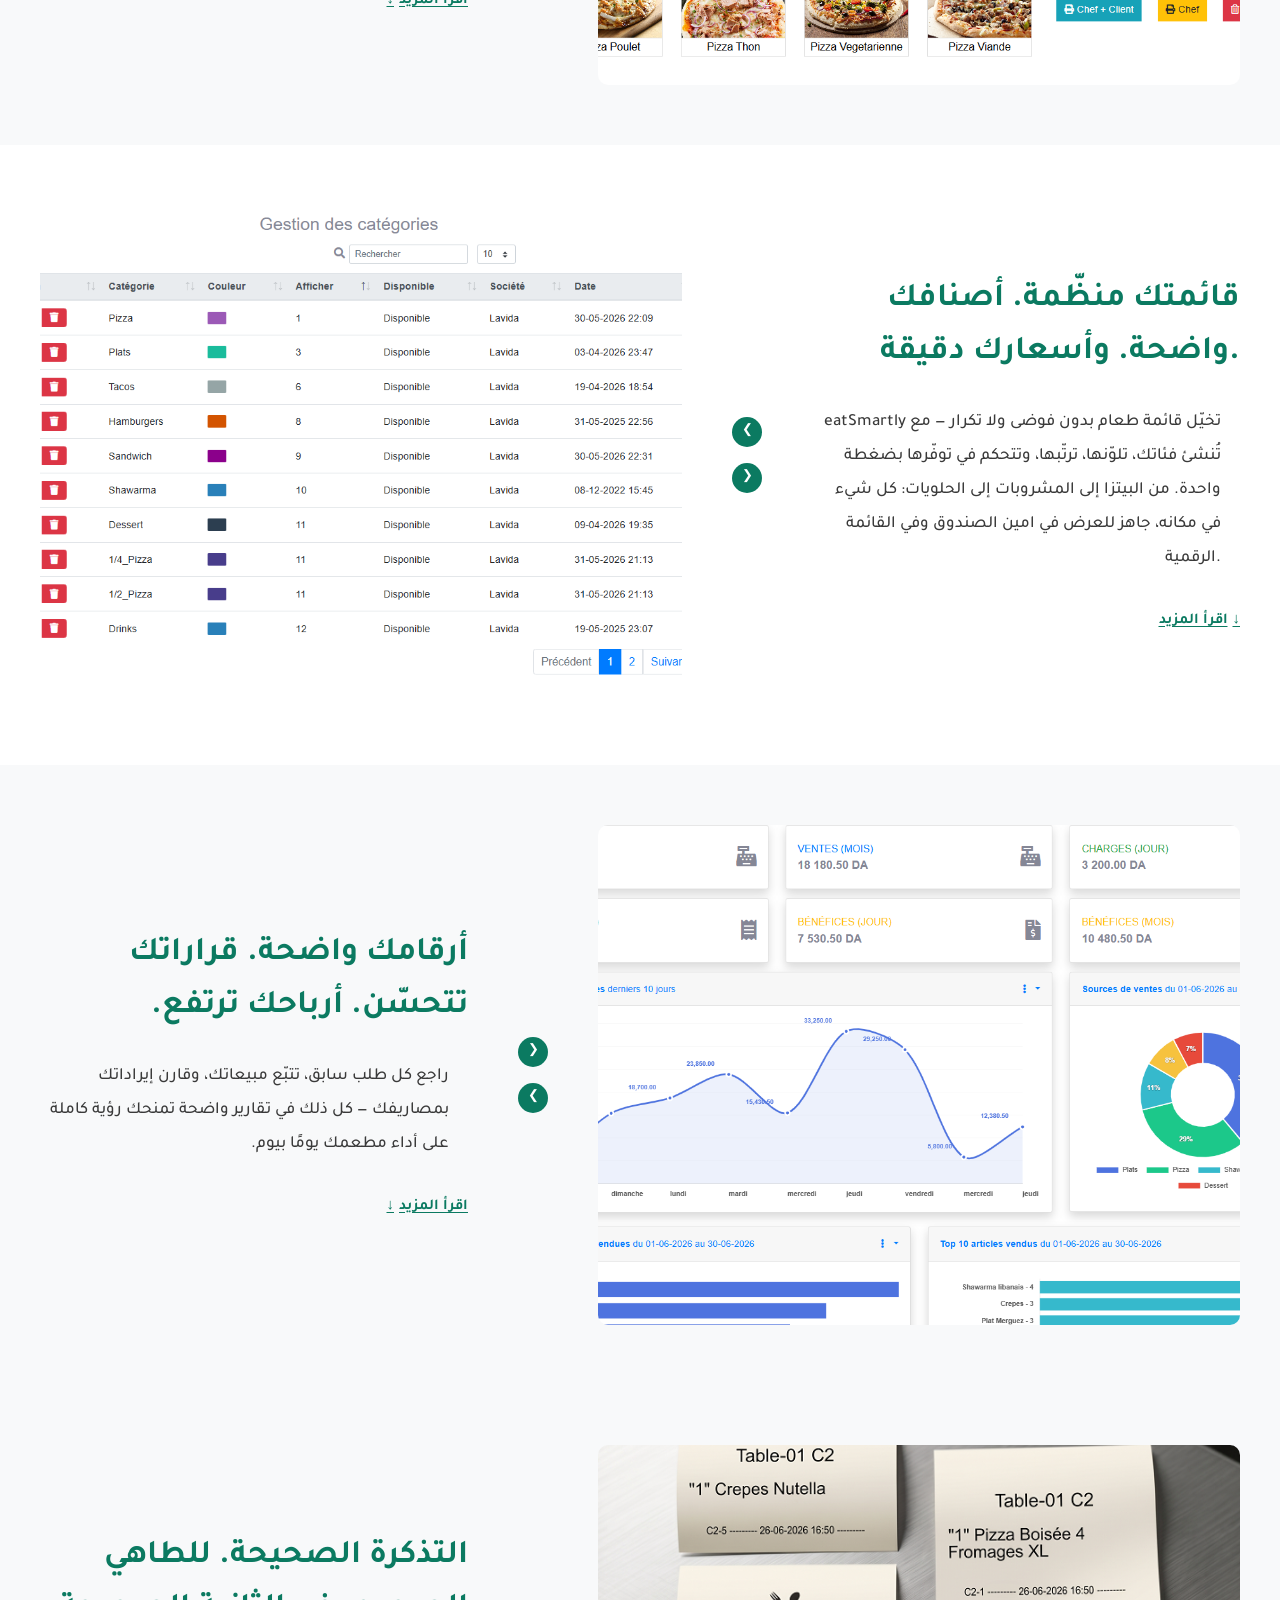
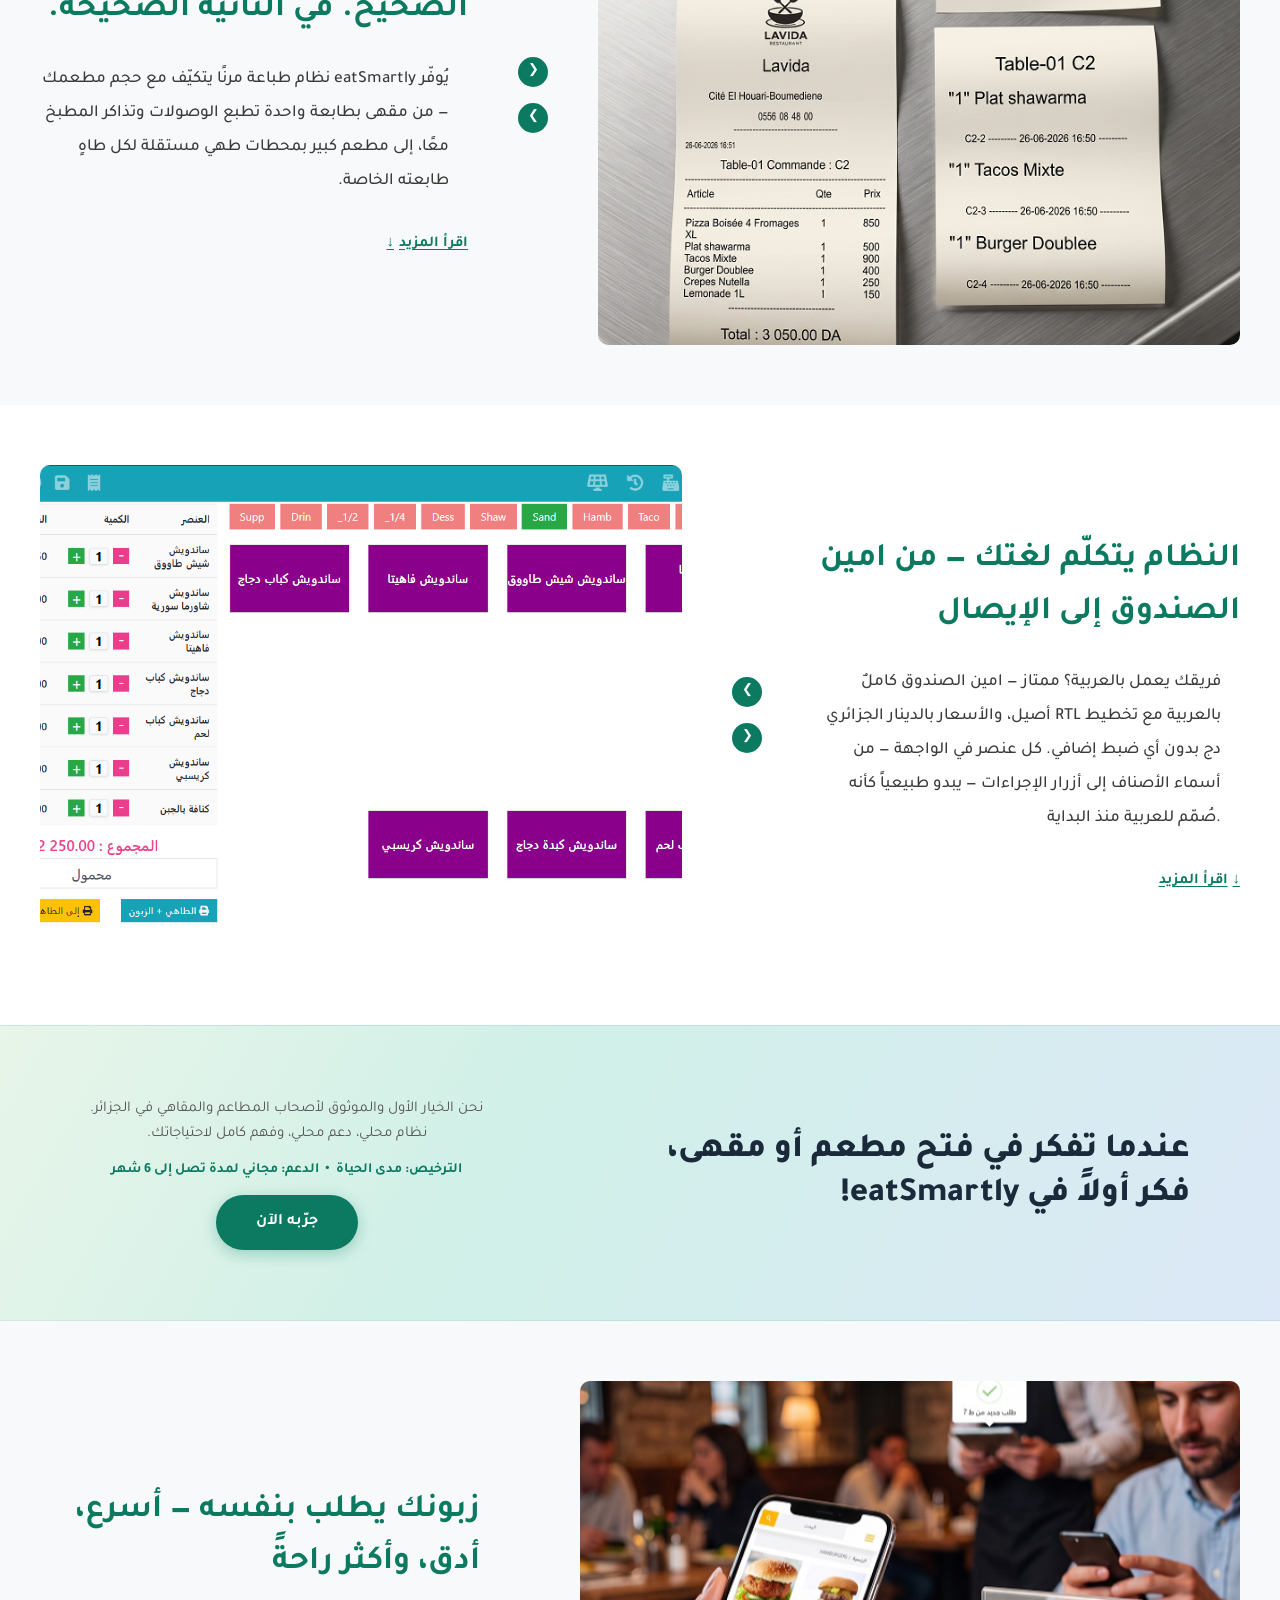
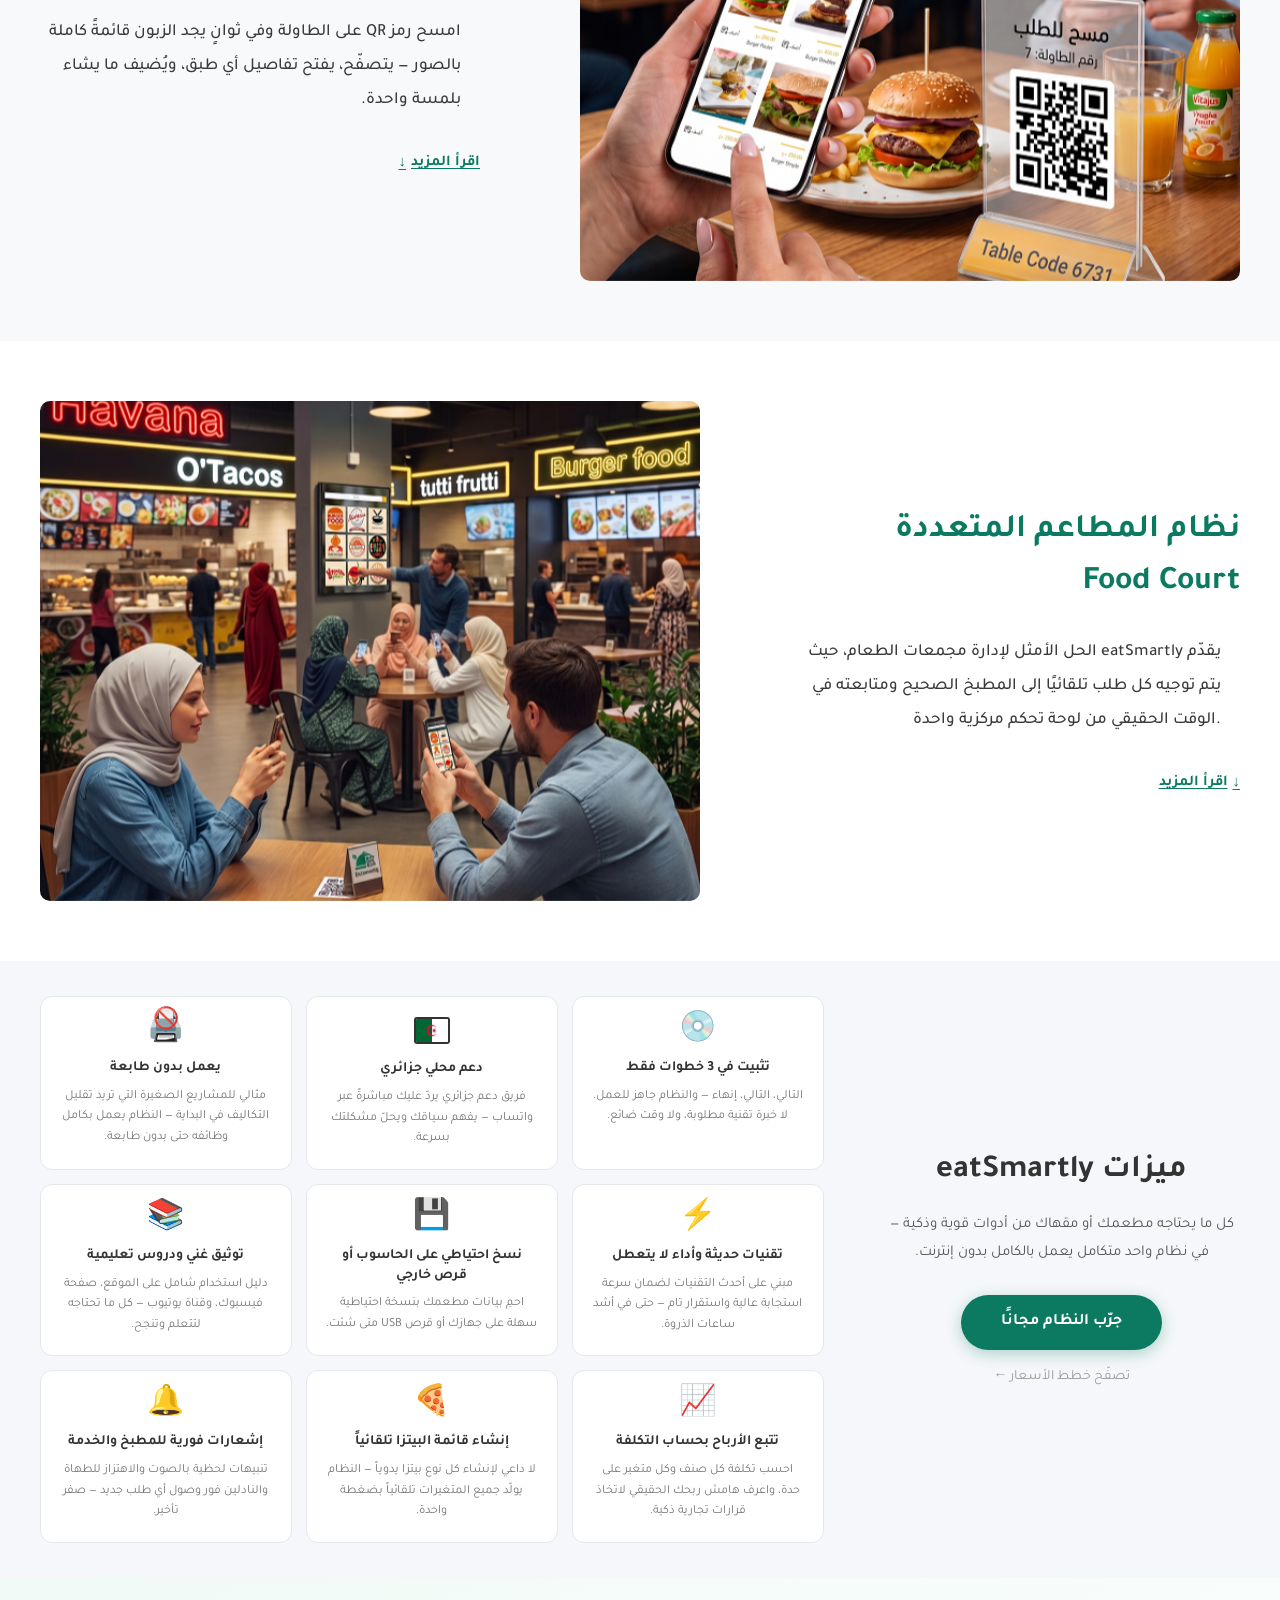
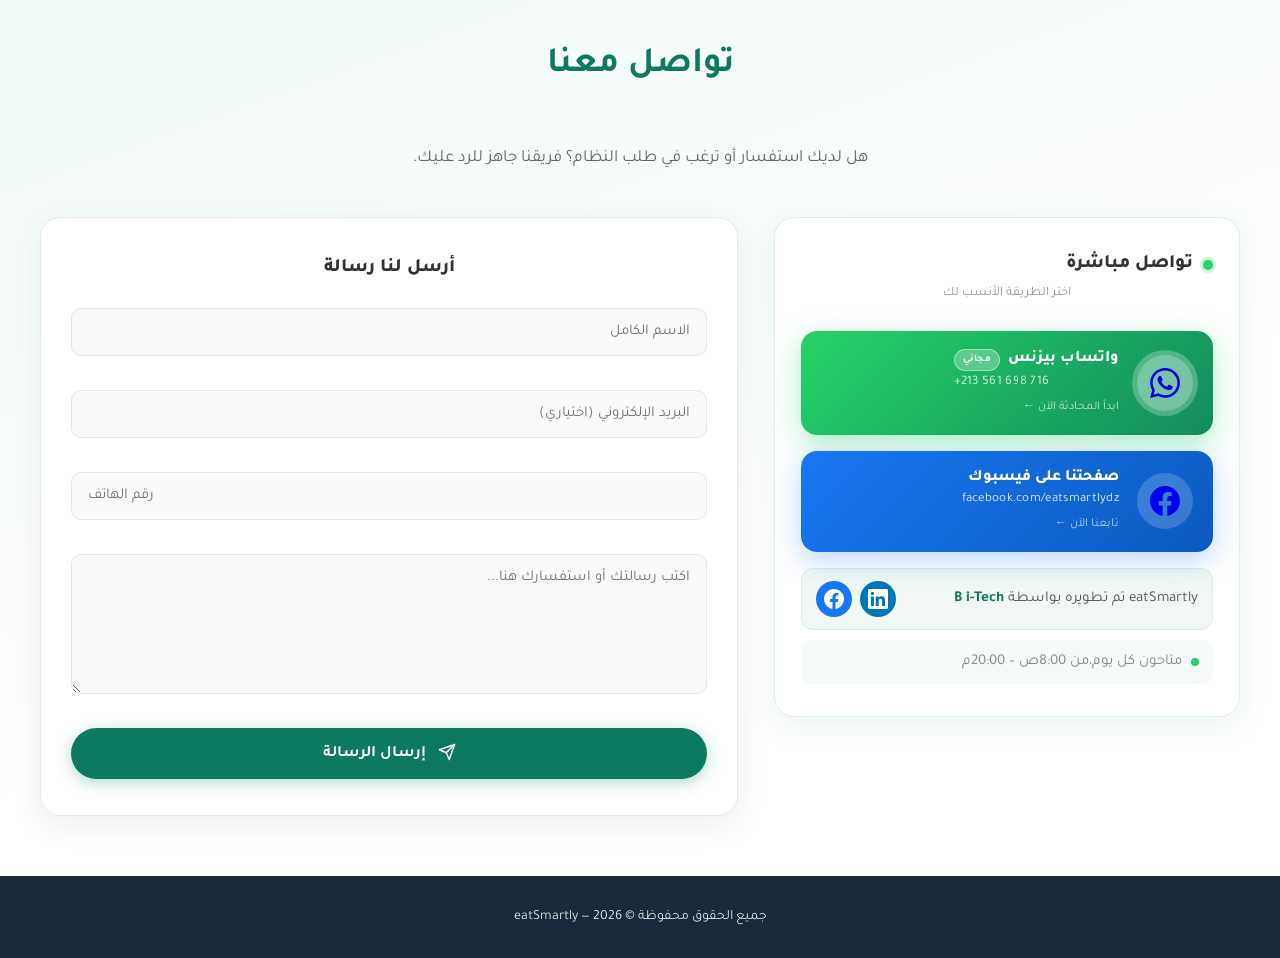
==== commit 1f722f61: "improve prices and infos" ====
--- a/index.html
+++ b/index.html
@@ -177,7 +177,7 @@
             </div>
             <div class="feature-text">
                 <h2>طلبات أسرع. دفع أذكى. زبائن أسعد.</h2>
-                <p>تخيّل امين الصندوق ً <span dir="ltr">Caissier</span> لا يخطئ، لا يتأخر، ولا يُضيّع طلباً واحداً — هذا بالضبط
+                <p>تخيّل امين الصندوق - <span dir="ltr">Caissier</span> لا يخطئ، لا يتأخر، ولا يُضيّع طلباً واحداً — هذا بالضبط
                     ما تحصل عليه مع eatSmartly. شاشة الطلب والدفع مصمّمة لتحويل كل لحظة في خط الخدمة إلى ربح حقيقي:
                     اضغط، اختر، أرسل للمطبخ — كل ذلك في ثوانٍ معدودة.</p>
                 <button class="read-more-btn" aria-expanded="false">اقرأ المزيد <span
@@ -364,7 +364,7 @@
             <div class="cta-banner-side">
                 <p>نحن الخيار الأول والموثوق لأصحاب المطاعم والمقاهي في الجزائر.<br>نظام محلي، دعم محلي، وفهم كامل
                     لاحتياجاتك.</p>
-                <p class="cta-details">الترخيص: مدى الحياة &nbsp;•&nbsp; الدعم: مجاني لمدة 3 أشهر</p>
+                <p class="cta-details">الترخيص: مدى الحياة &nbsp;•&nbsp; الدعم: مجاني لمدة تصل إلى 6 شهر</p>
                 <a href="#" class="btn demo-trigger-btn" aria-haspopup="dialog">جرّبه الآن</a>
             </div>
         </div>
